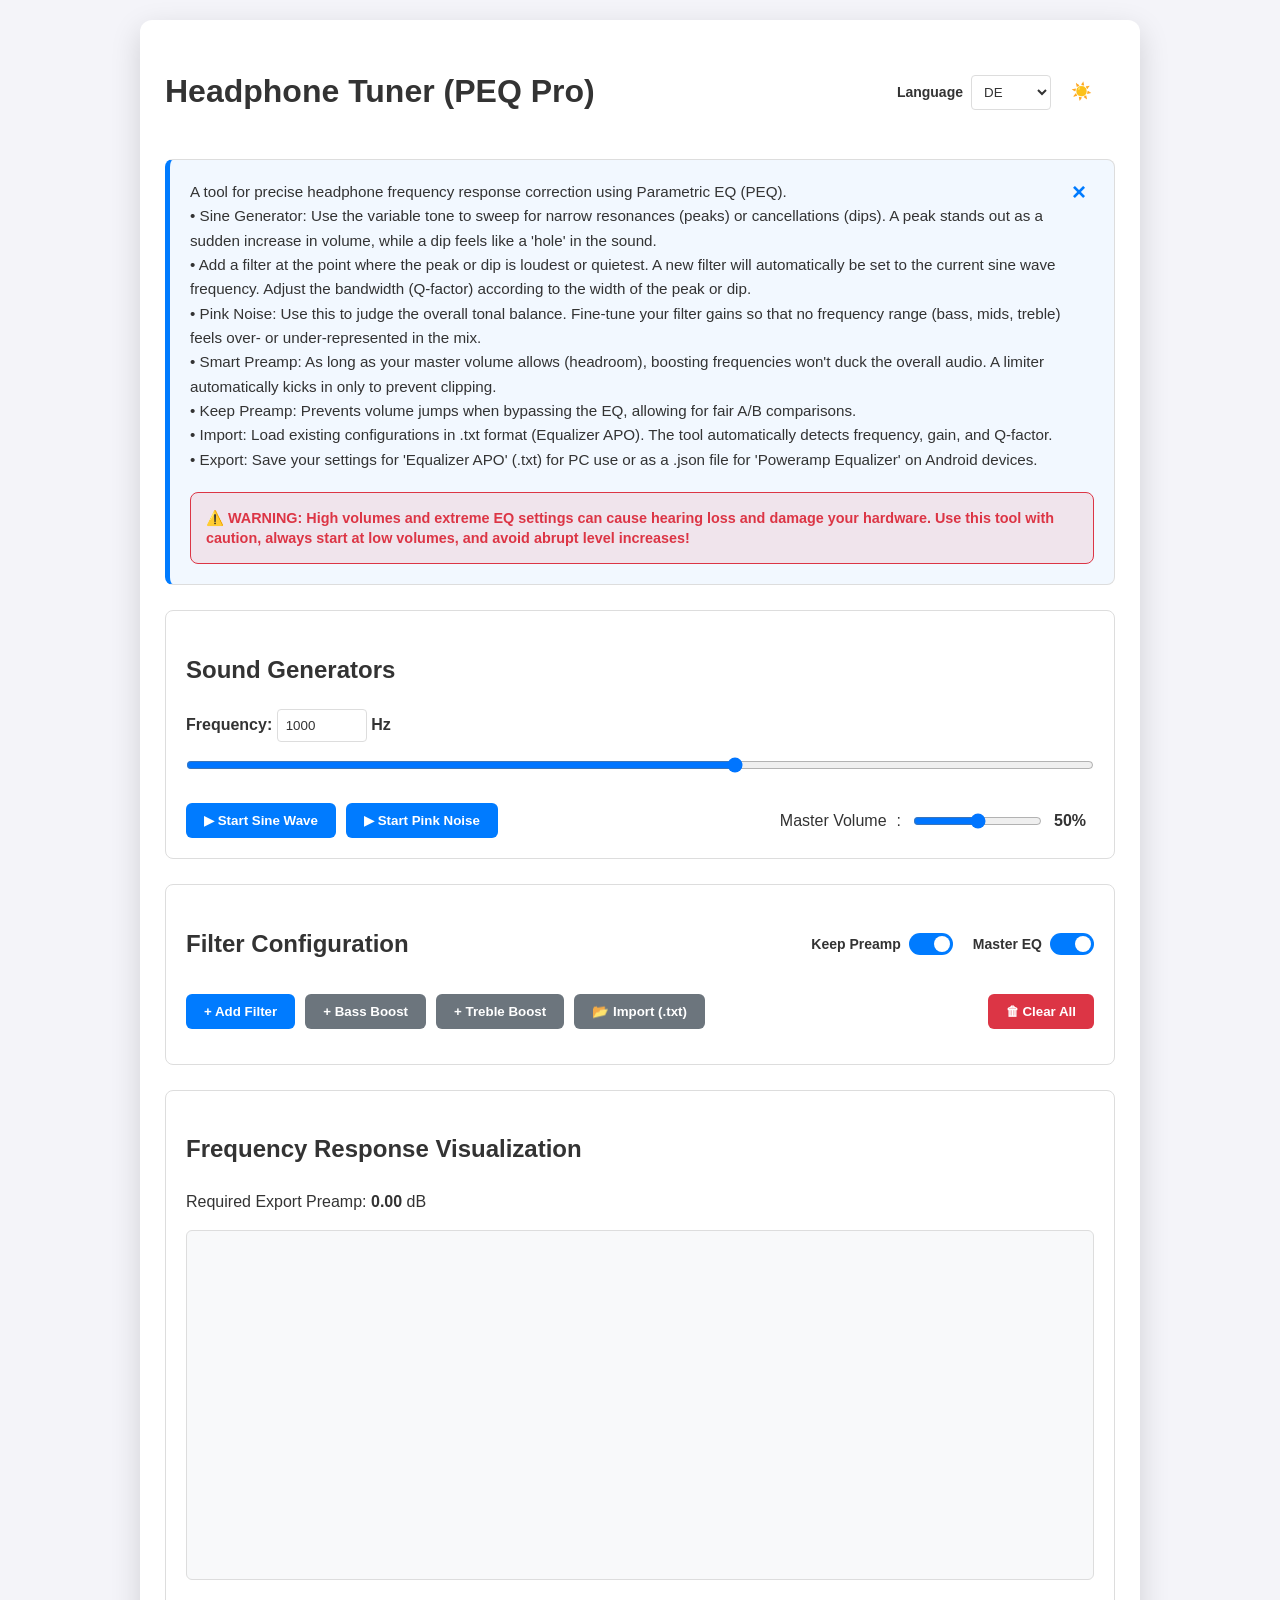
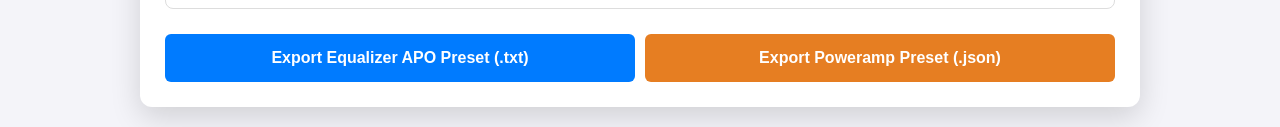
==== index.html @ 04372b66 "Rename heaphone_tuner.html to index.html" ====
<!DOCTYPE html>
<html lang="de">

<head>
    <meta charset="UTF-8">
    <meta name="viewport" content="width=device-width, initial-scale=1.0">
    <title>Parametric EQ Headphone Tuner (PEQ Pro)</title>
    <style>
        :root {
            --bg-color: #f4f4f9;
            --container-bg: #ffffff;
            --text-color: #333333;
            --border-color: #dddddd;
            --accent-color: #007bff;
            --accent-hover: #0056b3;
            --danger-color: #dc3545;
            --danger-hover: #a71d2a;
            --warning-color: #e67e22;
            --warning-hover: #d35400;
            --canvas-bg: #f8f9fa;
        }

        body.dark-mode {
            --bg-color: #121212;
            --container-bg: #1e1e1e;
            --text-color: #e0e0e0;
            --border-color: #444444;
            --accent-color: #339af0;
            --accent-hover: #1c7ed6;
            --canvas-bg: #2a2a2a;
        }

        * {
            box-sizing: border-box;
            transition: background-color 0.2s, color 0.2s;
        }

        body {
            font-family: 'Segoe UI', Tahoma, Geneva, Verdana, sans-serif;
            background-color: var(--bg-color);
            color: var(--text-color);
            margin: 0;
            padding: 20px;
            line-height: 1.6;
        }

        .container {
            max-width: 1000px;
            margin: auto;
            background: var(--container-bg);
            padding: 25px;
            border-radius: 12px;
            box-shadow: 0 10px 30px rgba(0, 0, 0, 0.15);
        }

        .top-bar {
            display: flex;
            justify-content: space-between;
            align-items: center;
            margin-bottom: 20px;
            flex-wrap: wrap;
            gap: 15px;
        }

        .settings-group {
            display: flex;
            gap: 20px;
            align-items: center;
        }

        .toggle-item {
            display: flex;
            align-items: center;
            gap: 8px;
            font-weight: bold;
            font-size: 14px;
        }

        button {
            background-color: var(--accent-color);
            color: white;
            border: none;
            padding: 10px 18px;
            border-radius: 6px;
            cursor: pointer;
            font-weight: 600;
            transition: background-color 0.2s;
        }

        button:hover {
            background-color: var(--accent-hover);
        }

        button.danger {
            background-color: var(--danger-color);
        }

        button.danger:hover {
            background-color: var(--danger-hover);
        }

        button.secondary {
            background-color: #6c757d;
        }

        button.secondary:hover {
            background-color: #5a6268;
        }

        button.warning {
            background-color: var(--warning-color);
            color: white;
        }

        button.warning:hover {
            background-color: var(--warning-hover);
        }

        .section {
            border: 1px solid var(--border-color);
            padding: 20px;
            margin-bottom: 25px;
            border-radius: 8px;
        }

        .full-width-slider {
            width: 100%;
            margin: 15px 0;
            cursor: pointer;
        }

        .controls-row {
            display: flex;
            gap: 10px;
            align-items: center;
            flex-wrap: wrap;
        }

        .filter-row {
            display: grid;
            grid-template-columns: 60px 140px 1fr 1fr 1fr 110px;
            gap: 12px;
            align-items: end;
            background: var(--bg-color);
            padding: 12px;
            border-radius: 6px;
            margin-bottom: 10px;
            border: 1px solid var(--border-color);
        }

        input[type="number"],
        select {
            width: 100%;
            padding: 8px;
            border: 1px solid var(--border-color);
            border-radius: 4px;
            background: var(--container-bg);
            color: var(--text-color);
        }

        input:disabled {
            opacity: 0.5;
            cursor: not-allowed;
            background: #eee;
        }

        canvas {
            width: 100%;
            height: 350px;
            background-color: var(--canvas-bg);
            border-radius: 6px;
            border: 1px solid var(--border-color);
        }

        .switch {
            position: relative;
            display: inline-block;
            width: 44px;
            height: 22px;
        }

        .switch input {
            opacity: 0;
            width: 0;
            height: 0;
        }

        .slider {
            position: absolute;
            cursor: pointer;
            top: 0;
            left: 0;
            right: 0;
            bottom: 0;
            background-color: #ccc;
            transition: .4s;
            border-radius: 34px;
        }

        .slider:before {
            position: absolute;
            content: "";
            height: 16px;
            width: 16px;
            left: 3px;
            bottom: 3px;
            background-color: white;
            transition: .4s;
            border-radius: 50%;
        }

        input:checked+.slider {
            background-color: var(--accent-color);
        }

        input:checked+.slider:before {
            transform: translateX(22px);
        }

        .action-bar {
            display: flex;
            justify-content: space-between;
            margin-bottom: 15px;
            gap: 10px;
            flex-wrap: wrap;
        }

        .mode-icon {
            font-size: 1.2em;
            cursor: pointer;
            user-select: none;
            transition: transform 0.3s ease;
        }

        .dark-mode .mode-icon {
            transform: rotate(360deg);
        }

        .warning-box {
            margin-top: 20px;
            padding: 15px;
            background-color: rgba(220, 53, 69, 0.1);
            border: 1px solid var(--danger-color);
            border-radius: 8px;
            color: var(--danger-color);
            font-weight: bold;
            font-size: 0.9em;
            line-height: 1.4;
            display: flex;
            align-items: center;
            gap: 10px;
        }

        .dark-mode #infoSection button {
            color: var(--accent-color) !important;
        }

        #infoSection button:hover {
            transform: scale(1.2);
            transition: transform 0.2s;
        }

        #showInfoBtn {
            color: white;
            font-weight: bold;
            font-family: serif;
            /* Klassischer Look für ein Info-i */
            cursor: pointer;
            border: none;
            transition: transform 0.2s, background-color 0.2s;
            box-shadow: 0 2px 5px rgba(0, 0, 0, 0.2);
        }

        #showInfoBtn:hover {
            transform: scale(1.1);
            background-color: var(--accent-hover);
        }
    </style>
</head>

<body>

    <div class="container">
        <div class="top-bar">
            <h1 data-t="title">Headphone Tuner (PEQ)</h1>
            <div class="settings-group">
                <div class="toggle-item">
                    <span data-t="lang_label">Sprache</span>
                    <select id="langSelect" style="width: 80px;" onchange="changeLang(this.value)">
                        <option value="de">DE</option>
                        <option value="en">EN</option>
                    </select>
                </div>
                <div class="toggle-item">
                    <label class="switch" style="display: flex; align-items: center; gap: 10px; cursor: pointer;">
                        <span id="themeIcon" class="mode-icon">☀️</span>
                        <input type="checkbox" id="darkModeToggle" onchange="toggleTheme()" style="display:none;">
                        <span class="slider" style="display:none;"></span> </label>
                </div>
            </div>
        </div>

        <button id="showInfoBtn" onclick="toggleInfoSection()"
            style="display: none; margin-bottom: 20px; background-color: var(--accent-color); border-radius: 50%; width: 30px; height: 30px; padding: 0; line-height: 30px; text-align: center;">
            i
        </button>

        <div id="infoSection" class="section"
            style="background-color: rgba(0,123,255,0.05); border-left: 5px solid var(--accent-color); position: relative;">
            <button onclick="toggleInfoSection()"
                style="position: absolute; top: 10px; right: 10px; background: none; border: none; color: var(--accent-color); cursor: pointer; font-size: 1.5em; line-height: 1;"
                title="Info umschalten">
                &times;
            </button>

            <p id="descText" style="margin: 0; padding-right: 25px; font-size: 0.95em; white-space: pre-line;"></p>

            <div id="warningBox" class="warning-box">
                <div style="flex-grow: 1;">
                    <span data-t="warning_text"></span>
                </div>
            </div>
        </div>

        <div class="section">
            <h2 data-t="sec_gen">Sound Generatoren</h2>
            <div style="margin-bottom: 15px;">
                <label style="font-weight: bold;"><span data-t="sine_freq">Frequenz</span>:
                    <input type="number" id="sineFreqInput" value="1000" min="20" max="20000" step="5"
                        style="width: 90px; display:inline;"> Hz
                </label>
                <input type="range" id="sineFreqSlider" class="full-width-slider" min="0" max="100" step="0.1"
                    value="60.6">
            </div>

            <div class="controls-row">
                <button id="btnSine" onclick="toggleSine()" data-t="btn_start_sine">▶ Sinuswelle starten</button>
                <button id="btnNoise" onclick="toggleNoise()" data-t="btn_start_noise">▶ Pink Noise starten</button>
                <label style="display: flex; align-items: center; gap: 10px; margin-left: auto;">
                    <span data-t="volume_label">Gesamtlautstärke</span>:
                    <input type="range" id="masterVol" min="0" max="1" step="0.01" value="0.5">
                    <span id="volLabel" style="min-width: 40px; font-weight: bold;">50%</span>
                </label>
            </div>
        </div>

        <div class="section">
            <div class="top-bar" style="margin-bottom: 10px;">
                <h2 data-t="sec_filters">Filter-Konfiguration</h2>
                <div class="settings-group">
                    <div class="toggle-item">
                        <span data-t="lock_preamp">Preamp halten</span>
                        <label class="switch">
                            <input type="checkbox" id="preampLockToggle" onchange="updateRouting()" checked>
                            <span class="slider"></span>
                        </label>
                    </div>
                    <div class="toggle-item">
                        <span data-t="master_eq">Master EQ</span>
                        <label class="switch">
                            <input type="checkbox" id="eqToggle" checked onchange="toggleMasterEQ()">
                            <span class="slider"></span>
                        </label>
                    </div>
                </div>
            </div>

            <div class="action-bar">
                <div style="display: flex; gap: 10px; flex-wrap: wrap;">
                    <button onclick="addFilter()" data-t="btn_add_filter">+ Filter hinzufügen</button>
                    <button class="secondary" onclick="addBassBoost()" data-t="btn_bass">+ Bass Boost</button>
                    <button class="secondary" onclick="addTrebleBoost()" data-t="btn_treble">+ Höhen Boost</button>
                    <button class="secondary" onclick="document.getElementById('fileInput').click()"
                        data-t="btn_import">📂 Import (.txt)</button>
                    <input type="file" id="fileInput" style="display: none;" accept=".txt" onchange="importAPO(event)">
                </div>
                <button class="danger" onclick="resetAllFilters()" data-t="btn_reset">🗑 Alle löschen</button>
            </div>

            <div id="filtersContainer"></div>
        </div>

        <div class="section">
            <h2 data-t="sec_vis">Frequenzgang-Visualisierung</h2>
            <p class="info-text"><span data-t="preamp_label">Benötigter Export-Preamp</span>: <strong
                    id="preampDisplay">0.00</strong> dB</p>
            <canvas id="eqGraph" width="1000" height="350"></canvas>
        </div>

        <div style="display: flex; gap: 10px; flex-wrap: wrap; margin-top: 15px;">
            <button onclick="exportAPO()" style="flex: 1; font-size: 16px; padding: 15px;" data-t="btn_export">Equalizer
                APO Preset exportieren</button>
            <button class="warning" onclick="exportPoweramp()" style="flex: 1; font-size: 16px; padding: 15px;"
                data-t="btn_export_pa">Poweramp Preset (.json) exportieren</button>
        </div>
    </div>

    <script>
        const i18n = {
            de: {
                title: "Kopfhörer Tuner (PEQ Pro)",
                lang_label: "Sprache",
                instructions: "Dieses Werkzeug dient zur präzisen Korrektur von Kopfhörer-Frequenzgängen mittels parametrischer Equalizer (PEQ).\n" +
                    "• Sinus-Generator: Nutze den variablen Ton, um schmalbandige Resonanzen (Peaks) oder Auslöschungen (Dips) aufzuspüren. Ein Peak sticht durch plötzliche Lautstärkezunahme hervor, ein Dip durch ein deutliches 'Loch'.\n" +
                    "• Füge an der Stelle der maximalen Ausprägung einen Filter hinzu, um diese auszugleichen. Ein neuer Filter wird automatisch an der aktuellen Stelle des Sinus-Generators gesetzt. Passe die Breite (Q-Faktor) entsprechend der Ausprägung an.\n" +
                    "• Pink Noise: Verwende das Rauschen, um die tonale Gesamtbalance zu beurteilen. Ziel ist es, die Filter-Pegel so feinjustieren, dass kein Frequenzbereich (Bass, Mitten, Höhen) in der Gesamtheit über- oder unterrepräsentiert wirkt.\n" +
                    "• Smart Preamp: Solange deine Gesamtlautstärke es zulässt (Headroom), wird der Pegel beim Boosten nicht leiser (kein Ducking). Erst wenn Clipping droht, greift der Limiter automatisch ein.\n" +
                    "• 'Preamp halten': Verhindert Lautstärkesprünge beim Ausschalten des Master EQ (Bypass) für faire A/B-Vergleiche.\n" +
                    "• Import: Lade bestehende Konfigurationen im .txt-Format (Equalizer APO). Das Tool erkennt Frequenz, Gain und Q-Faktor automatisch.\n" +
                    "• Export: Speichere deine Einstellungen für 'Equalizer APO' (.txt) zur Nutzung am PC oder als .json-Datei für 'Poweramp Equalizer' auf Android-Geräten.",
                sec_gen: "Sound Generatoren",
                sine_freq: "Frequenz",
                btn_start_sine: "▶ Sinuswelle starten",
                btn_stop_sine: "⏸ Sinuswelle stoppen",
                volume_label: "Gesamtlautstärke",
                btn_start_noise: "▶ Pink Noise starten",
                btn_stop_noise: "⏸ Pink Noise stoppen",
                sec_filters: "Filter-Konfiguration",
                lock_preamp: "Preamp halten",
                master_eq: "Master EQ",
                btn_add_filter: "+ Filter hinzufügen",
                btn_bass: "+ Bass Boost",
                btn_treble: "+ Höhen Boost",
                btn_import: "📂 Import (.txt)",
                btn_reset: "🗑 Alle löschen",
                reset_confirm: "Möchtest du wirklich alle Filter löschen?",
                sec_vis: "Frequenzgang-Visualisierung",
                preamp_label: "Benötigter Export-Preamp",
                btn_export: "Equalizer APO Preset exportieren (.txt)",
                btn_export_pa: "Poweramp Preset exportieren (.json)",
                f_active: "Aktiv",
                f_type: "Typ",
                f_freq: "Frequenz (Hz)",
                f_gain: "Gain (dB)",
                f_q: "Q-Faktor",
                f_remove: "Löschen",
                type_pk: "Peak",
                type_ls: "Low Shelf",
                type_hs: "High Shelf",
                prompt_name: "Dateiname für Export (ohne Endung):",
                default_name: "eq_preset",
                warning_text: "⚠️ ACHTUNG: Hohe Lautstärken und extreme EQ-Einstellungen können Gehörschäden verursachen und deine Hardware beschädigen. Verwende dieses Tool mit Vorsicht, beginne immer bei niedriger Lautstärke und vermeide abruptes Erhöhen der Pegel!",
            },
            en: {
                title: "Headphone Tuner (PEQ Pro)",
                lang_label: "Language",
                instructions: "A tool for precise headphone frequency response correction using Parametric EQ (PEQ).\n" +
                    "• Sine Generator: Use the variable tone to sweep for narrow resonances (peaks) or cancellations (dips). A peak stands out as a sudden increase in volume, while a dip feels like a 'hole' in the sound.\n" +
                    "• Add a filter at the point where the peak or dip is loudest or quietest. A new filter will automatically be set to the current sine wave frequency. Adjust the bandwidth (Q-factor) according to the width of the peak or dip.\n" +
                    "• Pink Noise: Use this to judge the overall tonal balance. Fine-tune your filter gains so that no frequency range (bass, mids, treble) feels over- or under-represented in the mix.\n" +
                    "• Smart Preamp: As long as your master volume allows (headroom), boosting frequencies won't duck the overall audio. A limiter automatically kicks in only to prevent clipping.\n" +
                    "• Keep Preamp: Prevents volume jumps when bypassing the EQ, allowing for fair A/B comparisons.\n" +
                    "• Import: Load existing configurations in .txt format (Equalizer APO). The tool automatically detects frequency, gain, and Q-factor.\n" +
                    "• Export: Save your settings for 'Equalizer APO' (.txt) for PC use or as a .json file for 'Poweramp Equalizer' on Android devices.",
                sec_gen: "Sound Generators",
                sine_freq: "Frequency",
                btn_start_sine: "▶ Start Sine Wave",
                btn_stop_sine: "⏸ Stop Sine Wave",
                volume_label: "Master Volume",
                btn_start_noise: "▶ Start Pink Noise",
                btn_stop_noise: "⏸ Stop Pink Noise",
                sec_filters: "Filter Configuration",
                lock_preamp: "Keep Preamp",
                master_eq: "Master EQ",
                btn_add_filter: "+ Add Filter",
                btn_bass: "+ Bass Boost",
                btn_treble: "+ Treble Boost",
                btn_import: "📂 Import (.txt)",
                btn_reset: "🗑 Clear All",
                reset_confirm: "Are you sure you want to delete all filters?",
                sec_vis: "Frequency Response Visualization",
                preamp_label: "Required Export Preamp",
                btn_export: "Export Equalizer APO Preset (.txt)",
                btn_export_pa: "Export Poweramp Preset (.json)",
                f_active: "Active",
                f_type: "Type",
                f_freq: "Freq (Hz)",
                f_gain: "Gain (dB)",
                f_q: "Q-Factor",
                f_remove: "Remove",
                type_pk: "Peak",
                type_ls: "Low Shelf",
                type_hs: "High Shelf",
                prompt_name: "Filename for export (without extension):",
                default_name: "eq_preset",
                warning_text: "⚠️ WARNING: High volumes and extreme EQ settings can cause hearing loss and damage your hardware. Use this tool with caution, always start at low volumes, and avoid abrupt level increases!",
            }
        };

        const browserLang = navigator.language || navigator.userLanguage;
        let currentLang = browserLang.startsWith('de') ? 'de' : 'en';

        let audioCtx = null, preampNode = null, sineOsc = null, sineGain = null, noiseSource = null, noiseGain = null, limiterNode = null;
        let isSinePlaying = false, isNoisePlaying = false, eqEnabled = true;
        let exportPreampDb = 0, currentMaxG = 0;
        let filterIdCounter = 0;
        const filters = [];

        function changeLang(lang) {
            currentLang = lang;
            document.querySelectorAll('[data-t]').forEach(el => {
                const key = el.getAttribute('data-t');
                if (i18n[lang][key]) el.innerText = i18n[lang][key];
            });
            document.getElementById('descText').innerText = i18n[lang].instructions;
            document.getElementById('btnSine').innerText = isSinePlaying ? i18n[lang].btn_stop_sine : i18n[lang].btn_start_sine;
            document.getElementById('btnNoise').innerText = isNoisePlaying ? i18n[lang].btn_stop_noise : i18n[lang].btn_start_noise;
            renderFilters();
        }

        function initAudio() {
            if (audioCtx) return;
            audioCtx = new (window.AudioContext || window.webkitAudioContext)();
            preampNode = audioCtx.createGain();

            // Limiter für Sicherheit auf 0 dBFS
            limiterNode = audioCtx.createDynamicsCompressor();
            limiterNode.threshold.value = -0.1;
            limiterNode.knee.value = 0.0;
            limiterNode.ratio.value = 20.0;
            limiterNode.attack.value = 0.001;
            limiterNode.release.value = 0.1;
            limiterNode.connect(audioCtx.destination);

            sineOsc = audioCtx.createOscillator();
            sineGain = audioCtx.createGain();
            sineGain.gain.value = 0;
            sineOsc.connect(sineGain);
            sineOsc.start();

            const bufferSize = audioCtx.sampleRate * 2;
            const noiseBuffer = audioCtx.createBuffer(1, bufferSize, audioCtx.sampleRate);
            const output = noiseBuffer.getChannelData(0);
            let b0 = 0, b1 = 0, b2 = 0, b3 = 0, b4 = 0, b5 = 0, b6 = 0;
            for (let i = 0; i < bufferSize; i++) {
                let white = Math.random() * 2 - 1;
                b0 = 0.99886 * b0 + white * 0.0555179; b1 = 0.99332 * b1 + white * 0.0750759;
                b2 = 0.96900 * b2 + white * 0.1538520; b3 = 0.86650 * b3 + white * 0.3104856;
                b4 = 0.55000 * b4 + white * 0.5329522; b5 = -0.7616 * b5 - white * 0.0168980;
                output[i] = (b0 + b1 + b2 + b3 + b4 + b5 + b6 + white * 0.5362) * 0.12;
                b6 = white * 0.115926;
            }
            noiseSource = audioCtx.createBufferSource();
            noiseSource.buffer = noiseBuffer;
            noiseSource.loop = true;
            noiseGain = audioCtx.createGain();
            noiseGain.gain.value = 0;
            noiseSource.connect(noiseGain);
            noiseSource.start();

            sineGain.connect(preampNode);
            noiseGain.connect(preampNode);
            updateRouting();
        }

        class PEQFilter {
            constructor(type = 'peaking', freq = 1000, gain = 0, q = 3.0, active = true) {
                this.id = filterIdCounter++;
                this.active = active;
                this.type = type;
                this.freq = freq;
                this.gain = gain;
                this.q = q;
                this.node = null;
                if (audioCtx) this.initNode();
            }
            initNode() {
                this.node = audioCtx.createBiquadFilter();
                this.apply();
            }
            apply() {
                if (!this.node) return;
                this.node.type = this.type;
                const t = audioCtx.currentTime;
                this.node.frequency.setTargetAtTime(this.freq, t, 0.01);
                this.node.gain.setTargetAtTime(this.gain, t, 0.01);
                this.node.Q.setTargetAtTime(this.q, t, 0.01);
            }
        }

        function addFilter() {
            initAudio();
            const currentFreq = parseFloat(document.getElementById('sineFreqInput').value) || 1000;
            filters.push(new PEQFilter('peaking', currentFreq, 0, 3.0));
            renderFilters();
            updateRouting();
            setTimeout(updateGraph, 50);
        }

        function addBassBoost() {
            initAudio();
            filters.push(new PEQFilter('lowshelf', 105, 3.0, 0.71));
            renderFilters();
            updateRouting();
            setTimeout(updateGraph, 50);
        }

        function addTrebleBoost() {
            initAudio();
            filters.push(new PEQFilter('highshelf', 3000, 2.0, 0.71));
            renderFilters();
            updateRouting();
            setTimeout(updateGraph, 50);
        }

        function resetAllFilters() {
            if (filters.length === 0) return;
            if (confirm(i18n[currentLang].reset_confirm)) {
                filters.forEach(f => { if (f.node) f.node.disconnect(); });
                filters.length = 0;
                renderFilters();
                updateRouting();
                setTimeout(updateGraph, 50);
            }
        }

        function importAPO(event) {
            const file = event.target.files[0];
            if (!file) return;
            initAudio();

            const reader = new FileReader();
            reader.onload = function (e) {
                const lines = e.target.result.split('\n');
                const newFilters = [];
                const filterRegex = /Filter(?:\s*\d+)?:\s*(ON|OFF)\s*(PK|LSC|HSC)\s*Fc\s*([\d.]+)\s*Hz\s*Gain\s*([\d.-]+)\s*dB\s*Q\s*([\d.]+)/i;
                lines.forEach(line => {
                    const match = line.match(filterRegex);
                    if (match) {
                        const active = match[1].toUpperCase() === 'ON';
                        const typeMap = { 'PK': 'peaking', 'LSC': 'lowshelf', 'HSC': 'highshelf' };
                        newFilters.push(new PEQFilter(typeMap[match[2].toUpperCase()] || 'peaking', parseFloat(match[3]), parseFloat(match[4]), parseFloat(match[5]), active));
                    }
                });

                if (newFilters.length > 0) {
                    filters.forEach(f => { if (f.node) f.node.disconnect(); });
                    filters.length = 0;
                    filters.push(...newFilters);
                    renderFilters();
                    setTimeout(() => {
                        updateRouting();
                        updateGraph();
                    }, 50);
                }
                event.target.value = '';
            };
            reader.readAsText(file);
        }

        function updateF(id, field, val) {
            const f = filters.find(x => x.id === id);
            if (!f) return;
            if (field === 'active') { f.active = val; updateRouting(); return; }
            if (field === 'type') {
                f.type = val;
                f.q = (val === 'peaking') ? 3.0 : 0.7;
                renderFilters();
            }
            if (field === 'freq') f.freq = Math.max(20, Math.min(20000, parseFloat(val) || 20));
            if (field === 'gain') f.gain = parseFloat(val) || 0;
            if (field === 'q') f.q = Math.max(0, Math.min(20, parseFloat(val) || 0));

            f.apply();
            updateGraph();
            setTimeout(updateGraph, 50);
        }

        function removeF(id) {
            const idx = filters.findIndex(x => x.id === id);
            if (idx > -1) {
                if (filters[idx].node) filters[idx].node.disconnect();
                filters.splice(idx, 1);
                renderFilters();
                updateRouting();
            }
        }

        function updateRouting() {
            if (!audioCtx) return;
            preampNode.disconnect();
            filters.forEach(f => { if (f.node) f.node.disconnect(); });

            let last = preampNode;
            if (eqEnabled) {
                filters.filter(f => f.active && f.node).forEach(f => {
                    last.connect(f.node);
                    last = f.node;
                });
            }
            // Ausgabe an den Limiter statt direkt in Destination
            last.connect(limiterNode);

            updateGraph();
        }

        function updateAudioPreamp() {
            if (!audioCtx) return;
            const lockPreamp = document.getElementById('preampLockToggle').checked;
            const vol = parseFloat(document.getElementById('masterVol').value);

            // Smart Headroom: Wir nutzen den physischen Spielraum der Master-Lautstärke
            let peakLinear = Math.pow(10, currentMaxG / 20);
            let targetGain = 1.0;

            // Wenn Master-Volume + EQ-Peak über 1.0 (Clipping) gehen würde, greift der Preamp ein
            let expectedPeak = vol * peakLinear;
            if (expectedPeak > 1.0) {
                targetGain = 1.0 / expectedPeak;
            }

            // Bei Bypass (EQ aus)
            if (!eqEnabled && !lockPreamp) {
                targetGain = 1.0;
            }

            preampNode.gain.setTargetAtTime(targetGain, audioCtx.currentTime, 0.02);
        }

        function updateGraph() {
            const canvas = document.getElementById('eqGraph');
            const ctx = canvas.getContext('2d');
            const w = canvas.width, h = canvas.height;
            ctx.clearRect(0, 0, w, h);
            const midY = h / 2;

            const isDark = document.body.classList.contains('dark-mode');
            const gridColor = isDark ? '#444' : '#eee';
            const textColor = isDark ? '#ccc' : '#666';

            ctx.font = '12px "Segoe UI", sans-serif';

            // 1. Grid & Achsen zeichnen (Hz)
            ctx.textAlign = 'center';
            const hzLabels = [20, 50, 100, 200, 500, 1000, 2000, 5000, 10000, 20000];
            hzLabels.forEach(hz => {
                const x = w * (Math.log(hz / 10) / Math.log(20000 / 10));
                ctx.beginPath();
                ctx.strokeStyle = gridColor;
                ctx.moveTo(x, 0);
                ctx.lineTo(x, h);
                ctx.stroke();

                ctx.fillStyle = textColor;
                ctx.fillText(hz >= 1000 ? (hz / 1000) + 'k' : hz, x, h - 8);
            });

            // 2. Grid & Achsen zeichnen (dB)
            ctx.textAlign = 'left';
            const dbLabels = [-15, -10, -5, 0, 5, 10, 15];
            dbLabels.forEach(db => {
                const y = midY - (db * (h / 40));
                ctx.beginPath();
                ctx.strokeStyle = db === 0 ? (isDark ? '#666' : '#ccc') : gridColor;
                ctx.lineWidth = db === 0 ? 2 : 1;
                ctx.moveTo(0, y);
                ctx.lineTo(w, y);
                ctx.stroke();

                ctx.fillStyle = textColor;
                ctx.fillText((db > 0 ? '+' : '') + db + ' dB', 8, y - 4);
            });

            if (!audioCtx) return;

            const freqs = new Float32Array(w);
            for (let i = 0; i < w; i++) freqs[i] = 10 * Math.pow(20000 / 10, i / w);

            const totalMag = new Float32Array(w).fill(1.0);
            filters.filter(f => f.active && f.node).forEach(f => {
                const mag = new Float32Array(w), phase = new Float32Array(w);
                f.node.getFrequencyResponse(freqs, mag, phase);
                for (let i = 0; i < w; i++) totalMag[i] *= mag[i];
            });

            let maxG = 0;
            for (let i = 0; i < w; i++) {
                const db = 20 * Math.log10(totalMag[i] || 1e-6);
                if (db > maxG) maxG = db;
            }

            currentMaxG = maxG;
            exportPreampDb = maxG > 0 ? -maxG : 0;
            document.getElementById('preampDisplay').innerText = exportPreampDb.toFixed(2);

            // Wende dynamischen Audio-Preamp in Echtzeit an (Headroom-Logik)
            updateAudioPreamp();

            const lockPreamp = document.getElementById('preampLockToggle').checked;
            const showPreampLine = eqEnabled || lockPreamp;

            // Visualisierung zeichnet immer den berechneten absoluten Export-Status
            ctx.strokeStyle = '#007bff';
            ctx.lineWidth = 2.5;
            ctx.beginPath();
            for (let i = 0; i < w; i++) {
                let db = 20 * Math.log10(totalMag[i] || 1e-6);
                if (!eqEnabled) db = 0;
                const finalDb = db + (showPreampLine ? exportPreampDb : 0);
                const y = midY - (finalDb * (h / 40));
                if (i === 0) ctx.moveTo(i, y); else ctx.lineTo(i, y);
            }
            ctx.stroke();
        }

        function toggleSine() {
            initAudio();
            isSinePlaying = !isSinePlaying;
            const vol = document.getElementById('masterVol').value;
            sineGain.gain.setTargetAtTime(isSinePlaying ? vol : 0, audioCtx.currentTime, 0.05);
            document.getElementById('btnSine').innerText = isSinePlaying ? i18n[currentLang].btn_stop_sine : i18n[currentLang].btn_start_sine;
        }

        function toggleNoise() {
            initAudio();
            isNoisePlaying = !isNoisePlaying;
            const vol = document.getElementById('masterVol').value;
            noiseGain.gain.setTargetAtTime(isNoisePlaying ? vol : 0, audioCtx.currentTime, 0.05);
            document.getElementById('btnNoise').innerText = isNoisePlaying ? i18n[currentLang].btn_stop_noise : i18n[currentLang].btn_start_noise;
        }

        document.getElementById('masterVol').addEventListener('input', e => {
            const v = parseFloat(e.target.value);
            document.getElementById('volLabel').innerText = Math.round(v * 100) + '%';
            if (audioCtx) {
                if (isSinePlaying) sineGain.gain.setTargetAtTime(v, audioCtx.currentTime, 0.05);
                if (isNoisePlaying) noiseGain.gain.setTargetAtTime(v, audioCtx.currentTime, 0.05);
                updateAudioPreamp(); // Preamp neu bewerten, falls sich der Headroom ändert
            }
        });

        const sSlider = document.getElementById('sineFreqSlider');
        const sInput = document.getElementById('sineFreqInput');
        sSlider.addEventListener('input', e => {
            const f = 10 * Math.pow(20000 / 10, e.target.value / 100);
            sInput.value = Math.round(f);
            if (sineOsc) sineOsc.frequency.setTargetAtTime(f, audioCtx.currentTime, 0.05);
        });
        sInput.addEventListener('input', e => {
            const f = Math.max(20, Math.min(20000, parseFloat(e.target.value) || 20));
            sSlider.value = 100 * (Math.log(f / 10) / Math.log(20000 / 10));
            if (sineOsc) sineOsc.frequency.setTargetAtTime(f, audioCtx.currentTime, 0.05);
        });

        document.addEventListener('wheel', function (e) {
            if (document.activeElement.tagName === 'INPUT' && document.activeElement.type === 'number') {
                e.preventDefault();
                const el = document.activeElement;
                const step = parseFloat(el.step) || 1;
                const dir = e.deltaY < 0 ? 1 : -1;
                let val = (parseFloat(el.value) || 0) + (step * dir);
                if (el.hasAttribute('min')) val = Math.max(parseFloat(el.min), val);
                if (el.hasAttribute('max')) val = Math.min(parseFloat(el.max), val);
                const decimals = (step.toString().split('.')[1] || []).length;
                el.value = val.toFixed(decimals);
                el.dispatchEvent(new Event('input'));
            }
        }, { passive: false });

        function renderFilters() {
            const container = document.getElementById('filtersContainer');
            const t = i18n[currentLang];
            container.innerHTML = '';
            filters.forEach(f => {
                const div = document.createElement('div');
                div.className = 'filter-row';
                if (!f.active) div.style.opacity = '0.5';
                const qDisabled = (f.type === 'lowshelf' || f.type === 'highshelf');
                div.innerHTML = `
                <div class="toggle-item" style="flex-direction:column; align-items:start;">
                    <label>${t.f_active}</label>
                    <input type="checkbox" ${f.active ? 'checked' : ''} onchange="updateF(${f.id}, 'active', this.checked)">
                </div>
                <div>
                    <label>${t.f_type}</label>
                    <select onchange="updateF(${f.id}, 'type', this.value)">
                        <option value="peaking" ${f.type === 'peaking' ? 'selected' : ''}>${t.type_pk}</option>
                        <option value="lowshelf" ${f.type === 'lowshelf' ? 'selected' : ''}>${t.type_ls}</option>
                        <option value="highshelf" ${f.type === 'highshelf' ? 'selected' : ''}>${t.type_hs}</option>
                    </select>
                </div>
                <div>
                    <label>${t.f_freq}</label>
                    <input type="number" value="${f.freq}" min="20" max="20000" step="5" oninput="updateF(${f.id}, 'freq', this.value)">
                </div>
                <div>
                    <label>${t.f_gain}</label>
                    <input type="number" value="${f.gain}" step="0.1" oninput="updateF(${f.id}, 'gain', this.value)">
                </div>
                <div>
                    <label>${t.f_q}</label>
                    <input type="number" value="${f.q}" min="0" max="20" step="0.05" ${qDisabled ? 'disabled' : ''} oninput="updateF(${f.id}, 'q', this.value)">
                </div>
                <button class="danger" onclick="removeF(${f.id})">${t.f_remove}</button>
            `;
                container.appendChild(div);
            });
        }

        function toggleMasterEQ() { eqEnabled = document.getElementById('eqToggle').checked; updateRouting(); }

        function exportAPO() {
            const name = prompt(i18n[currentLang].prompt_name, i18n[currentLang].default_name);
            if (name === null) return;

            let txt = `Preamp: ${exportPreampDb.toFixed(2)} dB\n`;
            filters.forEach(f => {
                const typeMap = { peaking: "PK", lowshelf: "LSC", highshelf: "HSC" };
                txt += `${f.active ? '' : '#'}Filter: ON ${typeMap[f.type]} Fc ${f.freq} Hz Gain ${f.gain} dB Q ${f.q}\n`;
            });
            const blob = new Blob([txt], { type: "text/plain" });
            const a = document.createElement("a");
            a.href = URL.createObjectURL(blob);
            a.download = `${name || 'eq_preset'}.txt`;
            a.click();
        }

        function exportPoweramp() {
            const name = prompt(i18n[currentLang].prompt_name, i18n[currentLang].default_name);
            if (name === null) return;

            const paData = [{
                "name": name || "eq_preset",
                "preamp": parseFloat(exportPreampDb.toFixed(2)),
                "parametric": true,
                "bands": [
                    {
                        "type": 0,
                        "channels": 0,
                        "frequency": 90,
                        "q": 0.800000011920929,
                        "gain": 0.0,
                        "color": 0
                    },
                    {
                        "type": 1,
                        "channels": 0,
                        "frequency": 10000,
                        "q": 0.6000000238418579,
                        "gain": 0.0,
                        "color": 0
                    }
                ]
            }];

            filters.filter(f => f.active).forEach(f => {
                let pType = 2;
                if (f.type === 'lowshelf') pType = 0;
                if (f.type === 'highshelf') pType = 1;

                paData[0].bands.push({
                    "type": pType,
                    "channels": 0,
                    "frequency": parseFloat(f.freq),
                    "q": parseFloat(f.q),
                    "gain": parseFloat(f.gain),
                    "color": 0
                });
            });

            const blob = new Blob([JSON.stringify(paData, null, 4)], { type: "application/json" });
            const a = document.createElement("a");
            a.href = URL.createObjectURL(blob);
            a.download = `${name || 'eq_preset'}.json`;
            a.click();
        }

        function toggleTheme() {
            const isDark = document.body.classList.toggle('dark-mode');
            const iconEl = document.getElementById('themeIcon');
            const checkbox = document.getElementById('darkModeToggle');
            iconEl.innerText = isDark ? '🌙' : '☀️';
            if (checkbox) checkbox.checked = isDark;
        }

        function initTheme() {
            const isDarkSystem = window.matchMedia && window.matchMedia('(prefers-color-scheme: dark)').matches;
            if (isDarkSystem) {
                document.body.classList.add('dark-mode');
                document.getElementById('themeIcon').innerText = '🌙';
                document.getElementById('darkModeToggle').checked = true;
            }
        }

        function toggleInfoSection() {
            const infoSec = document.getElementById('infoSection');
            const showBtn = document.getElementById('showInfoBtn');

            if (infoSec.style.display === 'none') {
                // Öffnen
                infoSec.style.display = 'block';
                showBtn.style.display = 'none';
                sessionStorage.setItem('infoClosed', 'false');
            } else {
                // Schließen
                infoSec.style.display = 'none';
                showBtn.style.display = 'inline-block';
                sessionStorage.setItem('infoClosed', 'true');
            }
        }

        // Initialisierung beim Laden der Seite
        window.addEventListener('DOMContentLoaded', () => {
            const isClosed = sessionStorage.getItem('infoClosed') === 'true';
            const infoSec = document.getElementById('infoSection');
            const showBtn = document.getElementById('showInfoBtn');

            if (isClosed) {
                infoSec.style.display = 'none';
                showBtn.style.display = 'inline-block';
            } else {
                infoSec.style.display = 'block';
                showBtn.style.display = 'none';
            }
        });

        initTheme();

        changeLang(currentLang);
    </script>
</body>

</html>
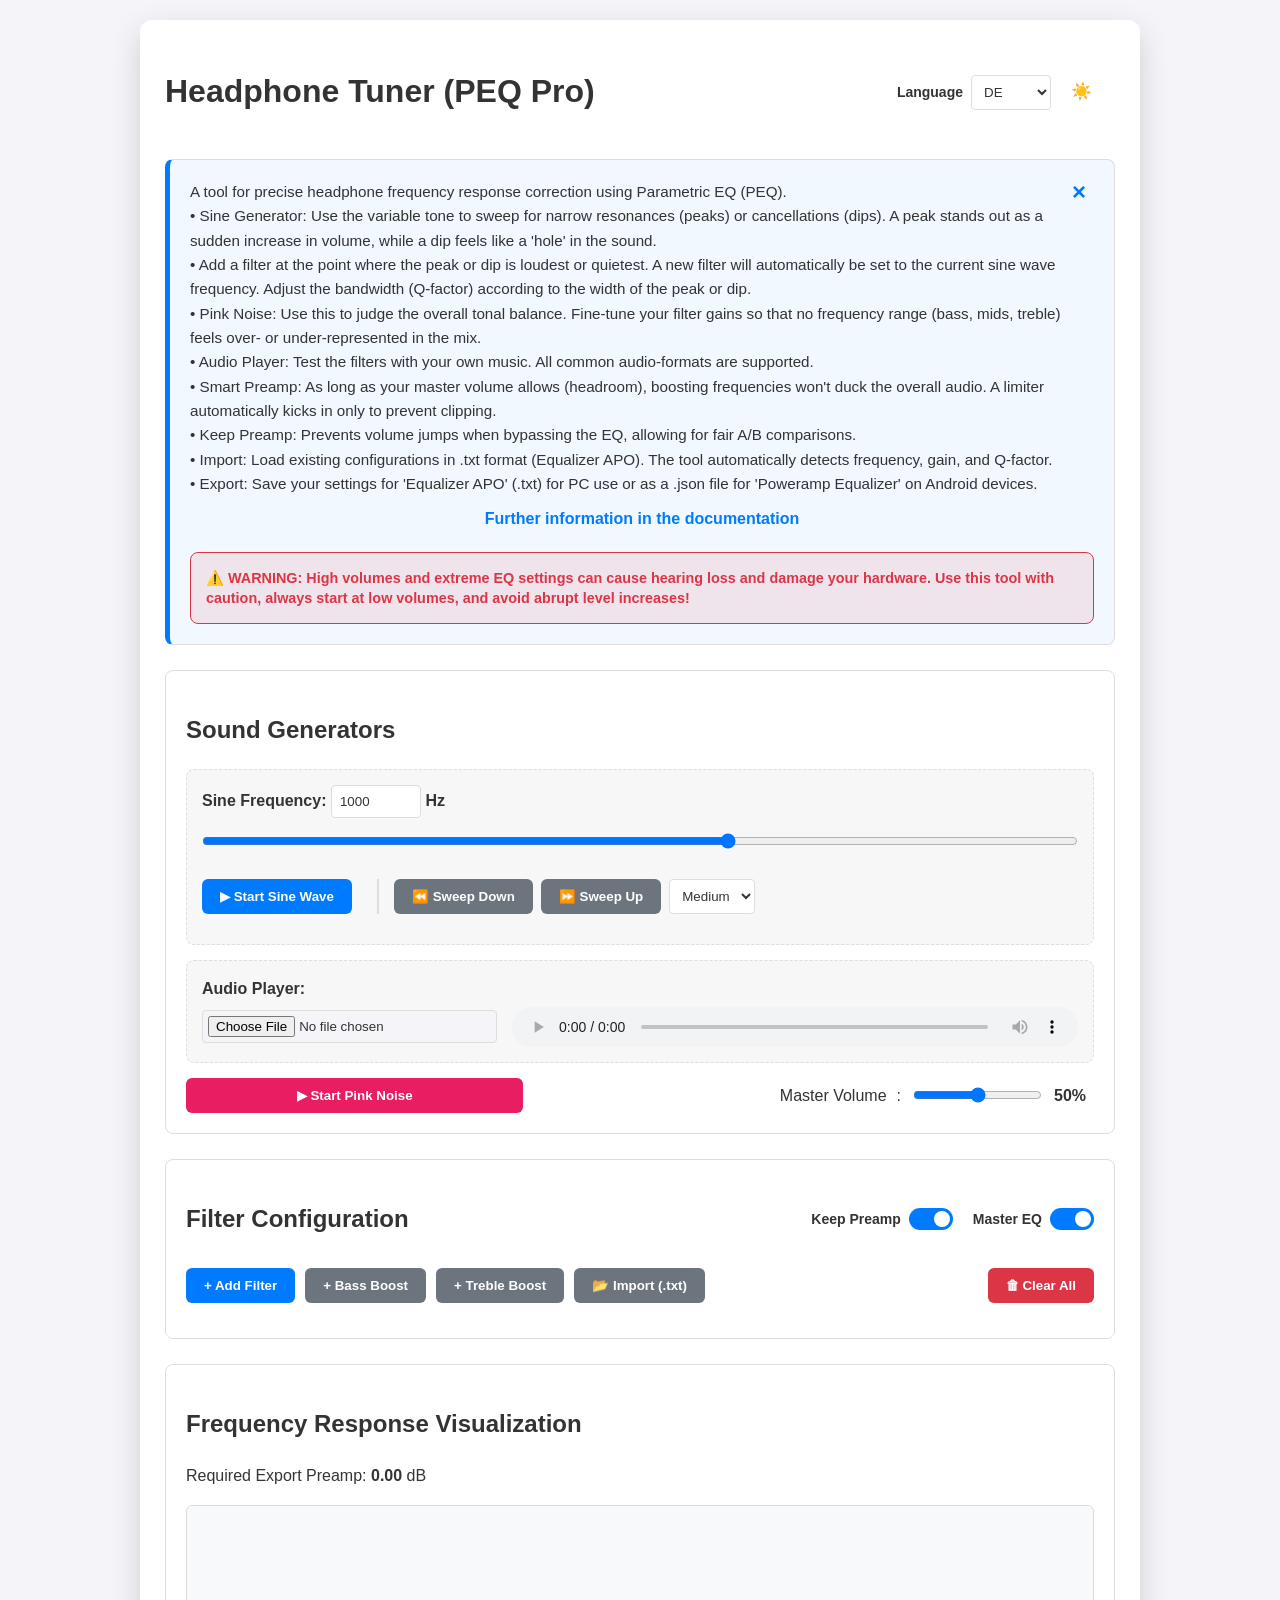
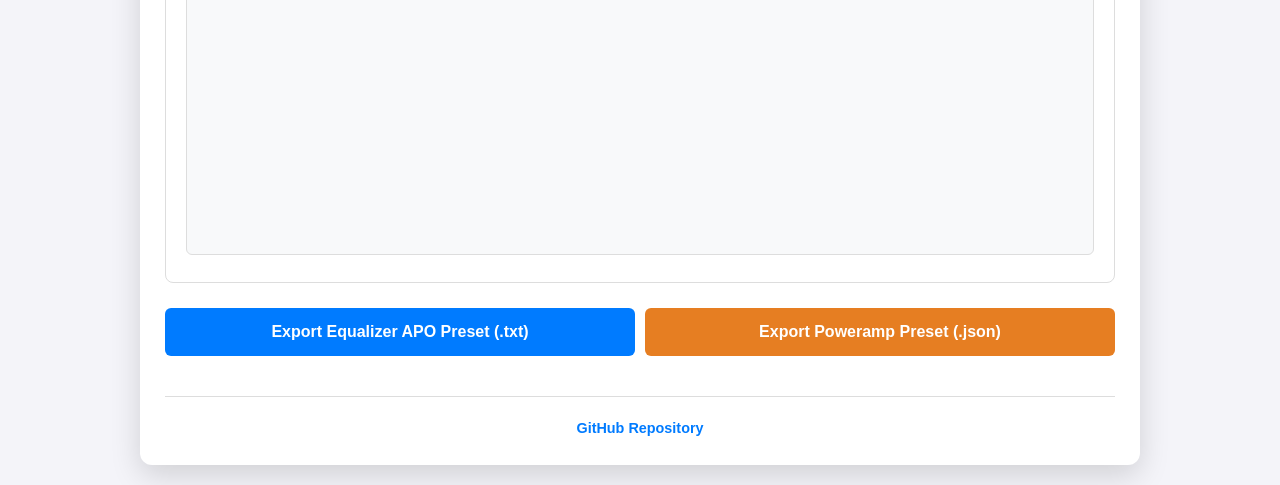
==== commit 6dbd73cd: "Added sweep and audio player, expanded documentation and reworked the English version" ====
--- a/index.html
+++ b/index.html
@@ -18,6 +18,8 @@
             --warning-color: #e67e22;
             --warning-hover: #d35400;
             --canvas-bg: #f8f9fa;
+            --pink-color: #e91e62;
+            --pink-hover: #c2185b;
         }
 
         body.dark-mode {
@@ -115,6 +117,13 @@
         button.warning:hover {
             background-color: var(--warning-hover);
         }
+
+        button.pink {
+    background-color: var(--pink-color);
+}
+button.pink:hover {
+    background-color: var(--pink-hover);
+}
 
         .section {
             border: 1px solid var(--border-color);
@@ -156,6 +165,15 @@
             border-radius: 4px;
             background: var(--container-bg);
             color: var(--text-color);
+        }
+
+        input[type="file"] {
+            padding: 5px;
+            background: var(--bg-color);
+            color: var(--text-color);
+            border: 1px solid var(--border-color);
+            border-radius: 4px;
+            width: 100%;
         }
 
         input:disabled {
@@ -251,6 +269,18 @@
             gap: 10px;
         }
 
+        .generator-box {
+            background-color: rgba(0, 0, 0, 0.03);
+            border: 1px dashed var(--border-color);
+            border-radius: 8px;
+            padding: 15px;
+            margin-bottom: 15px;
+        }
+
+        .dark-mode .generator-box {
+            background-color: rgba(255, 255, 255, 0.03);
+        }
+
         .dark-mode #infoSection button {
             color: var(--accent-color) !important;
         }
@@ -264,7 +294,6 @@
             color: white;
             font-weight: bold;
             font-family: serif;
-            /* Klassischer Look für ein Info-i */
             cursor: pointer;
             border: none;
             transition: transform 0.2s, background-color 0.2s;
@@ -274,6 +303,24 @@
         #showInfoBtn:hover {
             transform: scale(1.1);
             background-color: var(--accent-hover);
+        }
+
+        a {
+            color: var(--accent-color);
+            text-decoration: none;
+            font-weight: bold;
+        }
+
+        a:hover {
+            text-decoration: underline;
+        }
+
+        footer {
+            text-align: center;
+            margin-top: 40px;
+            padding-top: 20px;
+            border-top: 1px solid var(--border-color);
+            font-size: 0.9em;
         }
     </style>
 </head>
@@ -315,6 +362,11 @@
 
             <p id="descText" style="margin: 0; padding-right: 25px; font-size: 0.95em; white-space: pre-line;"></p>
 
+            <p style="text-align: center; margin-top: 10px;">
+                <a href="./README.md" target="_blank" id="documentationLink" data-t="documentation">Zur
+                    Dokumentation</a>
+            </p>
+
             <div id="warningBox" class="warning-box">
                 <div style="flex-grow: 1;">
                     <span data-t="warning_text"></span>
@@ -324,18 +376,46 @@
 
         <div class="section">
             <h2 data-t="sec_gen">Sound Generatoren</h2>
-            <div style="margin-bottom: 15px;">
-                <label style="font-weight: bold;"><span data-t="sine_freq">Frequenz</span>:
-                    <input type="number" id="sineFreqInput" value="1000" min="20" max="20000" step="5"
-                        style="width: 90px; display:inline;"> Hz
-                </label>
-                <input type="range" id="sineFreqSlider" class="full-width-slider" min="0" max="100" step="0.1"
-                    value="60.6">
+
+            <div class="generator-box">
+                <div style="margin-bottom: 15px;">
+                    <label style="font-weight: bold;"><span data-t="sine_freq">Sinus-Frequenz</span>:
+                        <input type="number" id="sineFreqInput" value="1000" min="10" max="20000" step="5"
+                            style="width: 90px; display:inline;"> Hz
+                    </label>
+                    <input type="range" id="sineFreqSlider" class="full-width-slider" min="0" max="100" step="0.1"
+                        value="60.2">
+                </div>
+
+                <div class="controls-row" style="margin-bottom: 15px;">
+                    <button id="btnSine" onclick="toggleSine()" data-t="btn_start_sine">▶ Sinuswelle starten</button>
+
+                    <div
+                        style="display: flex; gap: 8px; align-items: center; margin-left: 15px; padding-left: 15px; border-left: 2px solid var(--border-color);">
+                        <button id="btnSweepDown" class="secondary" onclick="toggleSweep(-1)" data-t="btn_sweep_down">⏪
+                            Sweep Down</button>
+                        <button id="btnSweepUp" class="secondary" onclick="toggleSweep(1)" data-t="btn_sweep_up">⏩ Sweep
+                            Up</button>
+                        <select id="sweepSpeed" style="width: auto; padding: 8px;">
+                            <option value="1.001" data-t="opt_slow">Langsam</option>
+                            <option value="1.003" data-t="opt_med" selected>Mittel</option>
+                            <option value="1.01" data-t="opt_fast">Schnell</option>
+                        </select>
+                    </div>
+                </div>
             </div>
 
+            <div class="generator-box">
+                <label style="font-weight: bold; display: block; margin-bottom: 5px;"><span>Audio Player:</span></label>
+                <div style="display: flex; gap: 15px; align-items: center; flex-wrap: wrap;">
+                    <input type="file" id="audioFileInput" accept="audio/*" style="flex: 1; min-width: 200px;">
+                    <audio id="audioPlayer" controls
+                        style="flex: 2; min-width: 250px; height: 40px; outline: none;"></audio>
+                </div>
+            </div>
+
             <div class="controls-row">
-                <button id="btnSine" onclick="toggleSine()" data-t="btn_start_sine">▶ Sinuswelle starten</button>
-                <button id="btnNoise" onclick="toggleNoise()" data-t="btn_start_noise">▶ Pink Noise starten</button>
+                <button id="btnNoise" class="pink" onclick="toggleNoise()" data-t="btn_start_noise" style="flex: 0.55;">▶ Pink Noise starten</button>
                 <label style="display: flex; align-items: center; gap: 10px; margin-left: auto;">
                     <span data-t="volume_label">Gesamtlautstärke</span>:
                     <input type="range" id="masterVol" min="0" max="1" step="0.01" value="0.5">
@@ -393,6 +473,11 @@
             <button class="warning" onclick="exportPoweramp()" style="flex: 1; font-size: 16px; padding: 15px;"
                 data-t="btn_export_pa">Poweramp Preset (.json) exportieren</button>
         </div>
+
+        <footer>
+            <a href="https://github.com/mm21development/headphonetuner" target="_blank" id="githubLink"
+                data-t="github_link">GitHub Repository</a>
+        </footer>
     </div>
 
     <script>
@@ -404,14 +489,21 @@
                     "• Sinus-Generator: Nutze den variablen Ton, um schmalbandige Resonanzen (Peaks) oder Auslöschungen (Dips) aufzuspüren. Ein Peak sticht durch plötzliche Lautstärkezunahme hervor, ein Dip durch ein deutliches 'Loch'.\n" +
                     "• Füge an der Stelle der maximalen Ausprägung einen Filter hinzu, um diese auszugleichen. Ein neuer Filter wird automatisch an der aktuellen Stelle des Sinus-Generators gesetzt. Passe die Breite (Q-Faktor) entsprechend der Ausprägung an.\n" +
                     "• Pink Noise: Verwende das Rauschen, um die tonale Gesamtbalance zu beurteilen. Ziel ist es, die Filter-Pegel so feinjustieren, dass kein Frequenzbereich (Bass, Mitten, Höhen) in der Gesamtheit über- oder unterrepräsentiert wirkt.\n" +
+                    "• Audio Player: Teste die Filter mit deiner eigenen Musik. Es werden alle gängigen Audioformate unterstützt.\n" +
                     "• Smart Preamp: Solange deine Gesamtlautstärke es zulässt (Headroom), wird der Pegel beim Boosten nicht leiser (kein Ducking). Erst wenn Clipping droht, greift der Limiter automatisch ein.\n" +
                     "• 'Preamp halten': Verhindert Lautstärkesprünge beim Ausschalten des Master EQ (Bypass) für faire A/B-Vergleiche.\n" +
                     "• Import: Lade bestehende Konfigurationen im .txt-Format (Equalizer APO). Das Tool erkennt Frequenz, Gain und Q-Faktor automatisch.\n" +
                     "• Export: Speichere deine Einstellungen für 'Equalizer APO' (.txt) zur Nutzung am PC oder als .json-Datei für 'Poweramp Equalizer' auf Android-Geräten.",
                 sec_gen: "Sound Generatoren",
-                sine_freq: "Frequenz",
+                sine_freq: "Sinus-Frequenz",
                 btn_start_sine: "▶ Sinuswelle starten",
                 btn_stop_sine: "⏸ Sinuswelle stoppen",
+                btn_sweep_down: "⏪ Sweep Down",
+                btn_sweep_up: "⏩ Sweep Up",
+                btn_stop_sweep: "⏹ Sweep Stopp",
+                opt_slow: "Langsam",
+                opt_med: "Mittel",
+                opt_fast: "Schnell",
                 volume_label: "Gesamtlautstärke",
                 btn_start_noise: "▶ Pink Noise starten",
                 btn_stop_noise: "⏸ Pink Noise stoppen",
@@ -440,6 +532,8 @@
                 prompt_name: "Dateiname für Export (ohne Endung):",
                 default_name: "eq_preset",
                 warning_text: "⚠️ ACHTUNG: Hohe Lautstärken und extreme EQ-Einstellungen können Gehörschäden verursachen und deine Hardware beschädigen. Verwende dieses Tool mit Vorsicht, beginne immer bei niedriger Lautstärke und vermeide abruptes Erhöhen der Pegel!",
+                github_link: "GitHub Repository",
+                documentation: "Weitere Informationen in der Dokumentation"
             },
             en: {
                 title: "Headphone Tuner (PEQ Pro)",
@@ -448,14 +542,21 @@
                     "• Sine Generator: Use the variable tone to sweep for narrow resonances (peaks) or cancellations (dips). A peak stands out as a sudden increase in volume, while a dip feels like a 'hole' in the sound.\n" +
                     "• Add a filter at the point where the peak or dip is loudest or quietest. A new filter will automatically be set to the current sine wave frequency. Adjust the bandwidth (Q-factor) according to the width of the peak or dip.\n" +
                     "• Pink Noise: Use this to judge the overall tonal balance. Fine-tune your filter gains so that no frequency range (bass, mids, treble) feels over- or under-represented in the mix.\n" +
+                    "• Audio Player: Test the filters with your own music. All common audio-formats are supported.\n" +
                     "• Smart Preamp: As long as your master volume allows (headroom), boosting frequencies won't duck the overall audio. A limiter automatically kicks in only to prevent clipping.\n" +
                     "• Keep Preamp: Prevents volume jumps when bypassing the EQ, allowing for fair A/B comparisons.\n" +
                     "• Import: Load existing configurations in .txt format (Equalizer APO). The tool automatically detects frequency, gain, and Q-factor.\n" +
                     "• Export: Save your settings for 'Equalizer APO' (.txt) for PC use or as a .json file for 'Poweramp Equalizer' on Android devices.",
                 sec_gen: "Sound Generators",
-                sine_freq: "Frequency",
+                sine_freq: "Sine Frequency",
                 btn_start_sine: "▶ Start Sine Wave",
                 btn_stop_sine: "⏸ Stop Sine Wave",
+                btn_sweep_down: "⏪ Sweep Down",
+                btn_sweep_up: "⏩ Sweep Up",
+                btn_stop_sweep: "⏹ Stop Sweep",
+                opt_slow: "Slow",
+                opt_med: "Medium",
+                opt_fast: "Fast",
                 volume_label: "Master Volume",
                 btn_start_noise: "▶ Start Pink Noise",
                 btn_stop_noise: "⏸ Stop Pink Noise",
@@ -484,6 +585,8 @@
                 prompt_name: "Filename for export (without extension):",
                 default_name: "eq_preset",
                 warning_text: "⚠️ WARNING: High volumes and extreme EQ settings can cause hearing loss and damage your hardware. Use this tool with caution, always start at low volumes, and avoid abrupt level increases!",
+                github_link: "GitHub Repository",
+                documentation: "Further information in the documentation"
             }
         };
 
@@ -491,10 +594,16 @@
         let currentLang = browserLang.startsWith('de') ? 'de' : 'en';
 
         let audioCtx = null, preampNode = null, sineOsc = null, sineGain = null, noiseSource = null, noiseGain = null, limiterNode = null;
+        let mediaSource = null;
         let isSinePlaying = false, isNoisePlaying = false, eqEnabled = true;
         let exportPreampDb = 0, currentMaxG = 0;
         let filterIdCounter = 0;
         const filters = [];
+
+        // Sweep variables
+        let sweepAnimFrame = null;
+        let currentSweepDir = 0; // -1 = down, 1 = up, 0 = off
+        let currentSweepFreq = 1000; // Floating-Point Variable für Präzision
 
         function changeLang(lang) {
             currentLang = lang;
@@ -505,6 +614,10 @@
             document.getElementById('descText').innerText = i18n[lang].instructions;
             document.getElementById('btnSine').innerText = isSinePlaying ? i18n[lang].btn_stop_sine : i18n[lang].btn_start_sine;
             document.getElementById('btnNoise').innerText = isNoisePlaying ? i18n[lang].btn_stop_noise : i18n[lang].btn_start_noise;
+
+            if (currentSweepDir === 1) document.getElementById('btnSweepUp').innerText = i18n[lang].btn_stop_sweep;
+            if (currentSweepDir === -1) document.getElementById('btnSweepDown').innerText = i18n[lang].btn_stop_sweep;
+
             renderFilters();
         }
 
@@ -513,7 +626,7 @@
             audioCtx = new (window.AudioContext || window.webkitAudioContext)();
             preampNode = audioCtx.createGain();
 
-            // Limiter für Sicherheit auf 0 dBFS
+            // Limiter für Sicherheit auf -0.1 dBFS
             limiterNode = audioCtx.createDynamicsCompressor();
             limiterNode.threshold.value = -0.1;
             limiterNode.knee.value = 0.0;
@@ -521,6 +634,13 @@
             limiterNode.attack.value = 0.001;
             limiterNode.release.value = 0.1;
             limiterNode.connect(audioCtx.destination);
+
+            // Audio Player Node Setup
+            const audioPlayer = document.getElementById('audioPlayer');
+            if (!mediaSource) {
+                mediaSource = audioCtx.createMediaElementSource(audioPlayer);
+                mediaSource.connect(preampNode);
+            }
 
             sineOsc = audioCtx.createOscillator();
             sineGain = audioCtx.createGain();
@@ -553,6 +673,22 @@
             updateRouting();
         }
 
+        document.getElementById('audioFileInput').addEventListener('change', function (e) {
+            const file = e.target.files[0];
+            if (file) {
+                const audioPlayer = document.getElementById('audioPlayer');
+                audioPlayer.src = URL.createObjectURL(file);
+                initAudio();
+            }
+        });
+
+        document.getElementById('audioPlayer').addEventListener('play', function () {
+            initAudio();
+            if (audioCtx.state === 'suspended') {
+                audioCtx.resume();
+            }
+        });
+
         class PEQFilter {
             constructor(type = 'peaking', freq = 1000, gain = 0, q = 3.0, active = true) {
                 this.id = filterIdCounter++;
@@ -580,8 +716,8 @@
 
         function addFilter() {
             initAudio();
-            const currentFreq = parseFloat(document.getElementById('sineFreqInput').value) || 1000;
-            filters.push(new PEQFilter('peaking', currentFreq, 0, 3.0));
+            const freqVal = Math.max(10, Math.min(20000, parseFloat(document.getElementById('sineFreqInput').value) || 1000));
+            filters.push(new PEQFilter('peaking', freqVal, 0, 3.0));
             renderFilters();
             updateRouting();
             setTimeout(updateGraph, 50);
@@ -657,7 +793,7 @@
                 f.q = (val === 'peaking') ? 3.0 : 0.7;
                 renderFilters();
             }
-            if (field === 'freq') f.freq = Math.max(20, Math.min(20000, parseFloat(val) || 20));
+            if (field === 'freq') f.freq = Math.max(10, Math.min(20000, parseFloat(val) || 10));
             if (field === 'gain') f.gain = parseFloat(val) || 0;
             if (field === 'q') f.q = Math.max(0, Math.min(20, parseFloat(val) || 0));
 
@@ -688,7 +824,6 @@
                     last = f.node;
                 });
             }
-            // Ausgabe an den Limiter statt direkt in Destination
             last.connect(limiterNode);
 
             updateGraph();
@@ -699,17 +834,14 @@
             const lockPreamp = document.getElementById('preampLockToggle').checked;
             const vol = parseFloat(document.getElementById('masterVol').value);
 
-            // Smart Headroom: Wir nutzen den physischen Spielraum der Master-Lautstärke
             let peakLinear = Math.pow(10, currentMaxG / 20);
             let targetGain = 1.0;
 
-            // Wenn Master-Volume + EQ-Peak über 1.0 (Clipping) gehen würde, greift der Preamp ein
             let expectedPeak = vol * peakLinear;
             if (expectedPeak > 1.0) {
                 targetGain = 1.0 / expectedPeak;
             }
 
-            // Bei Bypass (EQ aus)
             if (!eqEnabled && !lockPreamp) {
                 targetGain = 1.0;
             }
@@ -730,9 +862,9 @@
 
             ctx.font = '12px "Segoe UI", sans-serif';
 
-            // 1. Grid & Achsen zeichnen (Hz)
+            // Hz
             ctx.textAlign = 'center';
-            const hzLabels = [20, 50, 100, 200, 500, 1000, 2000, 5000, 10000, 20000];
+            const hzLabels = [10, 20, 50, 100, 200, 500, 1000, 2000, 5000, 10000, 20000];
             hzLabels.forEach(hz => {
                 const x = w * (Math.log(hz / 10) / Math.log(20000 / 10));
                 ctx.beginPath();
@@ -745,7 +877,7 @@
                 ctx.fillText(hz >= 1000 ? (hz / 1000) + 'k' : hz, x, h - 8);
             });
 
-            // 2. Grid & Achsen zeichnen (dB)
+            // dB
             ctx.textAlign = 'left';
             const dbLabels = [-15, -10, -5, 0, 5, 10, 15];
             dbLabels.forEach(db => {
@@ -783,13 +915,11 @@
             exportPreampDb = maxG > 0 ? -maxG : 0;
             document.getElementById('preampDisplay').innerText = exportPreampDb.toFixed(2);
 
-            // Wende dynamischen Audio-Preamp in Echtzeit an (Headroom-Logik)
             updateAudioPreamp();
 
             const lockPreamp = document.getElementById('preampLockToggle').checked;
             const showPreampLine = eqEnabled || lockPreamp;
 
-            // Visualisierung zeichnet immer den berechneten absoluten Export-Status
             ctx.strokeStyle = '#007bff';
             ctx.lineWidth = 2.5;
             ctx.beginPath();
@@ -806,40 +936,127 @@
         function toggleSine() {
             initAudio();
             isSinePlaying = !isSinePlaying;
-            const vol = document.getElementById('masterVol').value;
+            const vol = parseFloat(document.getElementById('masterVol').value);
             sineGain.gain.setTargetAtTime(isSinePlaying ? vol : 0, audioCtx.currentTime, 0.05);
             document.getElementById('btnSine').innerText = isSinePlaying ? i18n[currentLang].btn_stop_sine : i18n[currentLang].btn_start_sine;
+            if (!isSinePlaying && currentSweepDir !== 0) stopSweep();
         }
 
         function toggleNoise() {
             initAudio();
             isNoisePlaying = !isNoisePlaying;
-            const vol = document.getElementById('masterVol').value;
+            const vol = parseFloat(document.getElementById('masterVol').value);
             noiseGain.gain.setTargetAtTime(isNoisePlaying ? vol : 0, audioCtx.currentTime, 0.05);
             document.getElementById('btnNoise').innerText = isNoisePlaying ? i18n[currentLang].btn_stop_noise : i18n[currentLang].btn_start_noise;
         }
 
-        document.getElementById('masterVol').addEventListener('input', e => {
-            const v = parseFloat(e.target.value);
+        function toggleSweep(dir) {
+            initAudio();
+            if (!isSinePlaying) {
+                toggleSine();
+            }
+
+            if (currentSweepDir === dir) {
+                stopSweep();
+            } else {
+                currentSweepDir = dir;
+                document.getElementById('btnSweepUp').innerText = dir === 1 ? i18n[currentLang].btn_stop_sweep : i18n[currentLang].btn_sweep_up;
+                document.getElementById('btnSweepDown').innerText = dir === -1 ? i18n[currentLang].btn_stop_sweep : i18n[currentLang].btn_sweep_down;
+
+                currentSweepFreq = parseFloat(document.getElementById('sineFreqInput').value) || 1000;
+
+                if (!sweepAnimFrame) {
+                    doSweep();
+                }
+            }
+        }
+
+        function stopSweep() {
+            currentSweepDir = 0;
+            cancelAnimationFrame(sweepAnimFrame);
+            sweepAnimFrame = null;
+            document.getElementById('btnSweepUp').innerText = i18n[currentLang].btn_sweep_up;
+            document.getElementById('btnSweepDown').innerText = i18n[currentLang].btn_sweep_down;
+        }
+
+        function doSweep() {
+            if (currentSweepDir === 0) return;
+
+            let multiplier = parseFloat(document.getElementById('sweepSpeed').value);
+
+            if (currentSweepDir === 1) { // Up
+                currentSweepFreq *= multiplier;
+                if (currentSweepFreq >= 20000) {
+                    currentSweepFreq = 20000;
+                    stopSweep();
+                }
+            } else { // Down
+                currentSweepFreq /= multiplier;
+                if (currentSweepFreq <= 10) {
+                    currentSweepFreq = 10;
+                    stopSweep();
+                }
+            }
+
+            document.getElementById('sineFreqInput').value = Math.round(currentSweepFreq);
+            const sliderVal = 100 * (Math.log(currentSweepFreq / 10) / Math.log(20000 / 10));
+            document.getElementById('sineFreqSlider').value = sliderVal;
+
+            if (sineOsc) sineOsc.frequency.setTargetAtTime(currentSweepFreq, audioCtx.currentTime, 0.02);
+
+            if (currentSweepDir !== 0) {
+                sweepAnimFrame = requestAnimationFrame(doSweep);
+            }
+        }
+
+        const masterVolSlider = document.getElementById('masterVol');
+        const audioPlayer = document.getElementById('audioPlayer');
+
+        function applyVolumeChanges(v) {
             document.getElementById('volLabel').innerText = Math.round(v * 100) + '%';
             if (audioCtx) {
                 if (isSinePlaying) sineGain.gain.setTargetAtTime(v, audioCtx.currentTime, 0.05);
                 if (isNoisePlaying) noiseGain.gain.setTargetAtTime(v, audioCtx.currentTime, 0.05);
-                updateAudioPreamp(); // Preamp neu bewerten, falls sich der Headroom ändert
-            }
+                updateAudioPreamp();
+            }
+        }
+
+        masterVolSlider.addEventListener('input', e => {
+            const v = parseFloat(e.target.value);
+            applyVolumeChanges(v);
+            // Player-Lautstärke mitziehen, falls sie abweicht
+            if (Math.abs(audioPlayer.volume - v) > 0.01) {
+                audioPlayer.volume = v;
+            }
+        });
+
+        audioPlayer.addEventListener('volumechange', () => {
+            const v = audioPlayer.volume;
+            if (Math.abs(parseFloat(masterVolSlider.value) - v) > 0.01) {
+                masterVolSlider.value = v;
+                applyVolumeChanges(v);
+            }
+        });
+
+        window.addEventListener('DOMContentLoaded', () => {
+            audioPlayer.volume = parseFloat(masterVolSlider.value);
         });
 
         const sSlider = document.getElementById('sineFreqSlider');
         const sInput = document.getElementById('sineFreqInput');
+
         sSlider.addEventListener('input', e => {
             const f = 10 * Math.pow(20000 / 10, e.target.value / 100);
             sInput.value = Math.round(f);
             if (sineOsc) sineOsc.frequency.setTargetAtTime(f, audioCtx.currentTime, 0.05);
+            if (currentSweepDir !== 0) stopSweep();
         });
+
         sInput.addEventListener('input', e => {
-            const f = Math.max(20, Math.min(20000, parseFloat(e.target.value) || 20));
+            const f = Math.max(10, Math.min(20000, parseFloat(e.target.value) || 10));
             sSlider.value = 100 * (Math.log(f / 10) / Math.log(20000 / 10));
             if (sineOsc) sineOsc.frequency.setTargetAtTime(f, audioCtx.currentTime, 0.05);
+            if (currentSweepDir !== 0) stopSweep();
         });
 
         document.addEventListener('wheel', function (e) {
@@ -881,7 +1098,7 @@
                 </div>
                 <div>
                     <label>${t.f_freq}</label>
-                    <input type="number" value="${f.freq}" min="20" max="20000" step="5" oninput="updateF(${f.id}, 'freq', this.value)">
+                    <input type="number" value="${f.freq}" min="10" max="20000" step="5" oninput="updateF(${f.id}, 'freq', this.value)">
                 </div>
                 <div>
                     <label>${t.f_gain}</label>
@@ -987,19 +1204,16 @@
             const showBtn = document.getElementById('showInfoBtn');
 
             if (infoSec.style.display === 'none') {
-                // Öffnen
                 infoSec.style.display = 'block';
                 showBtn.style.display = 'none';
                 sessionStorage.setItem('infoClosed', 'false');
             } else {
-                // Schließen
                 infoSec.style.display = 'none';
                 showBtn.style.display = 'inline-block';
                 sessionStorage.setItem('infoClosed', 'true');
             }
         }
 
-        // Initialisierung beim Laden der Seite
         window.addEventListener('DOMContentLoaded', () => {
             const isClosed = sessionStorage.getItem('infoClosed') === 'true';
             const infoSec = document.getElementById('infoSection');
@@ -1020,4 +1234,4 @@
     </script>
 </body>
 
-</html>
+</html>
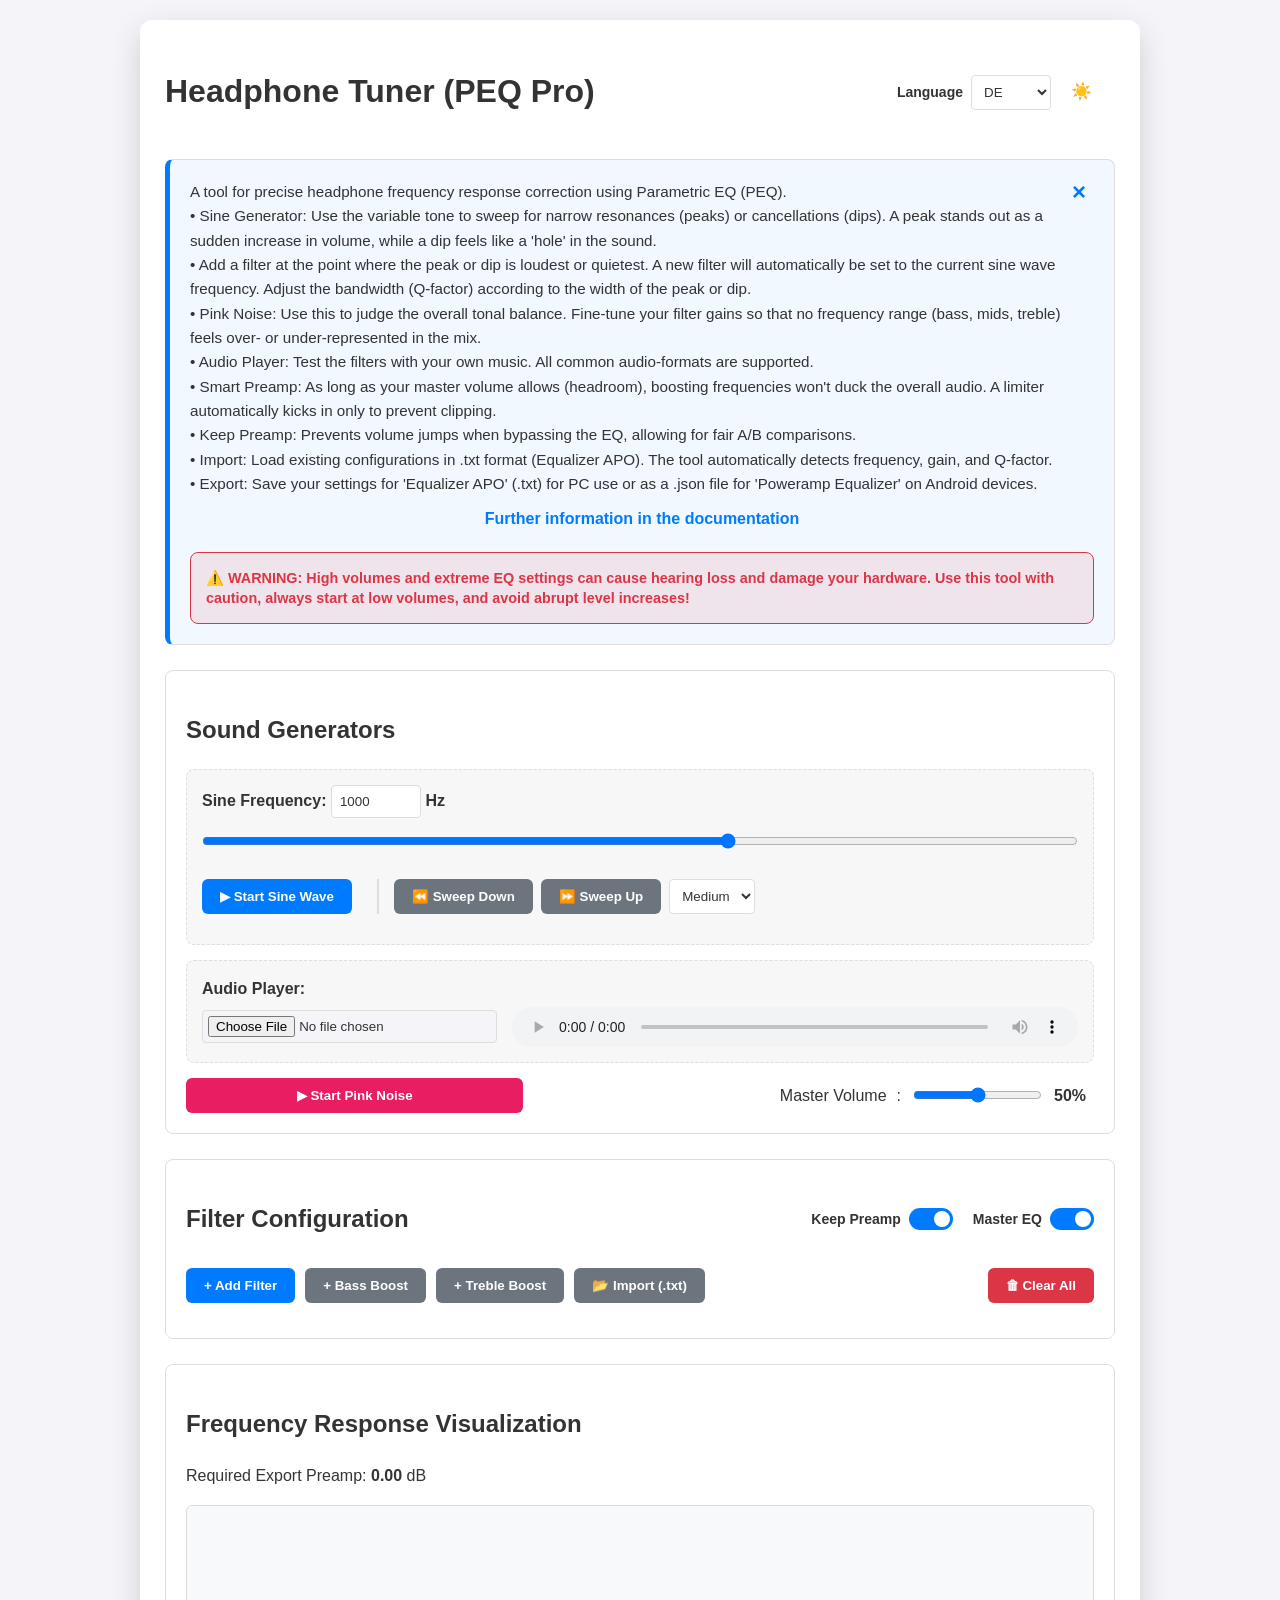
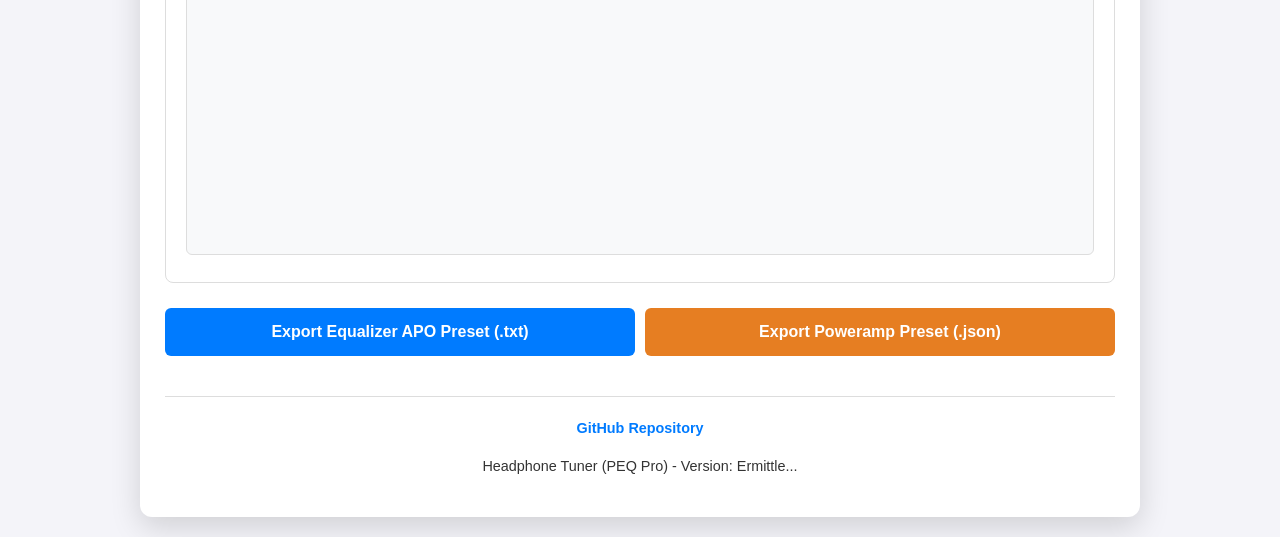
==== commit 00d5ec04: "Reworked docs and added version footer" ====
--- a/index.html
+++ b/index.html
@@ -119,11 +119,12 @@
         }
 
         button.pink {
-    background-color: var(--pink-color);
-}
-button.pink:hover {
-    background-color: var(--pink-hover);
-}
+            background-color: var(--pink-color);
+        }
+
+        button.pink:hover {
+            background-color: var(--pink-hover);
+        }
 
         .section {
             border: 1px solid var(--border-color);
@@ -323,6 +324,7 @@
             font-size: 0.9em;
         }
     </style>
+    <script src="./version.js"></script>
 </head>
 
 <body>
@@ -363,7 +365,7 @@
             <p id="descText" style="margin: 0; padding-right: 25px; font-size: 0.95em; white-space: pre-line;"></p>
 
             <p style="text-align: center; margin-top: 10px;">
-                <a href="./README.md" target="_blank" id="documentationLink" data-t="documentation">Zur
+                <a href="./docs.html" target="_blank" id="documentationLink" data-t="documentation">Zur
                     Dokumentation</a>
             </p>
 
@@ -415,7 +417,8 @@
             </div>
 
             <div class="controls-row">
-                <button id="btnNoise" class="pink" onclick="toggleNoise()" data-t="btn_start_noise" style="flex: 0.55;">▶ Pink Noise starten</button>
+                <button id="btnNoise" class="pink" onclick="toggleNoise()" data-t="btn_start_noise"
+                    style="flex: 0.55;">▶ Pink Noise starten</button>
                 <label style="display: flex; align-items: center; gap: 10px; margin-left: auto;">
                     <span data-t="volume_label">Gesamtlautstärke</span>:
                     <input type="range" id="masterVol" min="0" max="1" step="0.01" value="0.5">
@@ -477,6 +480,7 @@
         <footer>
             <a href="https://github.com/mm21development/headphonetuner" target="_blank" id="githubLink"
                 data-t="github_link">GitHub Repository</a>
+            <p>Headphone Tuner (PEQ Pro) - Version: <span id="versionTag">Ermittle...</span></p>
         </footer>
     </div>
 
@@ -635,7 +639,6 @@
             limiterNode.release.value = 0.1;
             limiterNode.connect(audioCtx.destination);
 
-            // Audio Player Node Setup
             const audioPlayer = document.getElementById('audioPlayer');
             if (!mediaSource) {
                 mediaSource = audioCtx.createMediaElementSource(audioPlayer);
@@ -1181,21 +1184,26 @@
             a.download = `${name || 'eq_preset'}.json`;
             a.click();
         }
-
+        
         function toggleTheme() {
             const isDark = document.body.classList.toggle('dark-mode');
             const iconEl = document.getElementById('themeIcon');
             const checkbox = document.getElementById('darkModeToggle');
             iconEl.innerText = isDark ? '🌙' : '☀️';
             if (checkbox) checkbox.checked = isDark;
+
+            localStorage.setItem('theme', isDark ? 'dark' : 'light');
         }
 
         function initTheme() {
+            const savedTheme = localStorage.getItem('theme');
             const isDarkSystem = window.matchMedia && window.matchMedia('(prefers-color-scheme: dark)').matches;
-            if (isDarkSystem) {
+            const shouldBeDark = savedTheme === 'dark' || (savedTheme === null && isDarkSystem);
+
+            if (shouldBeDark) {
                 document.body.classList.add('dark-mode');
                 document.getElementById('themeIcon').innerText = '🌙';
-                document.getElementById('darkModeToggle').checked = true;
+                if (document.getElementById('darkModeToggle')) document.getElementById('darkModeToggle').checked = true;
             }
         }
 
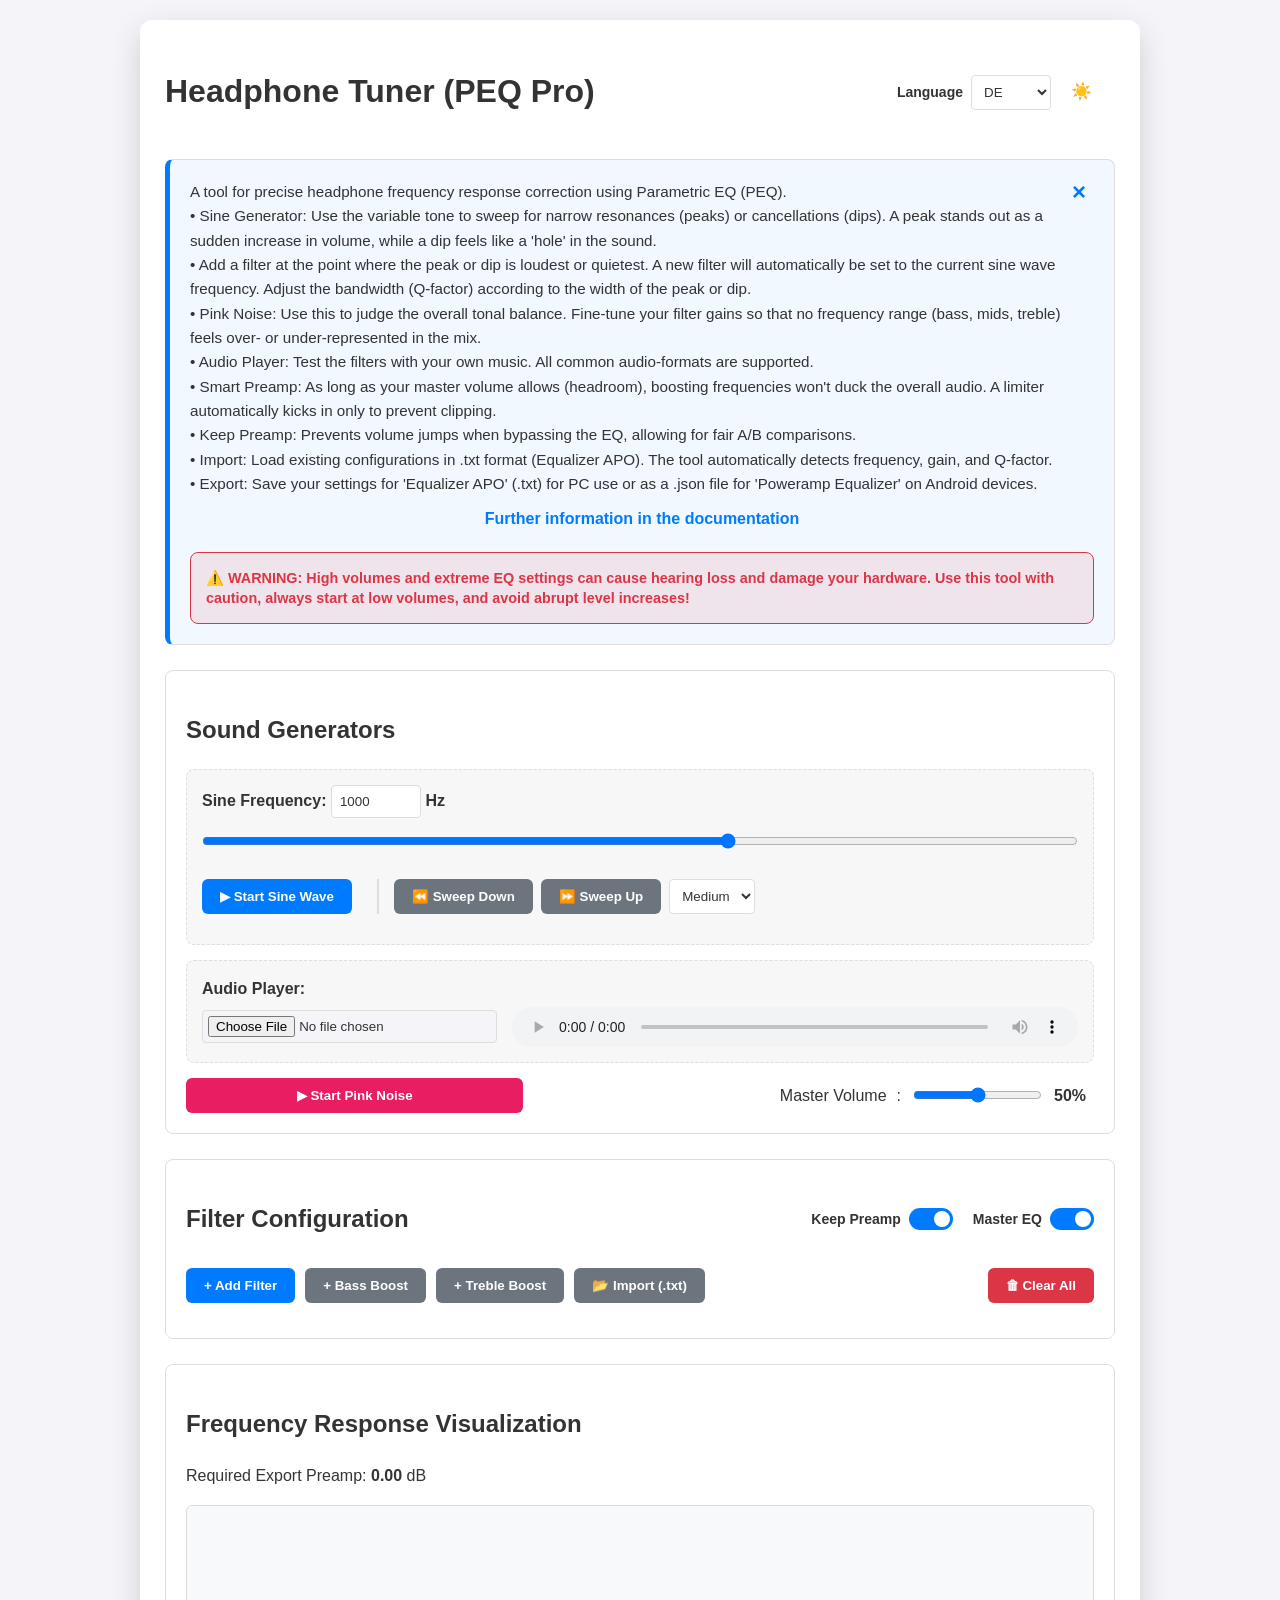
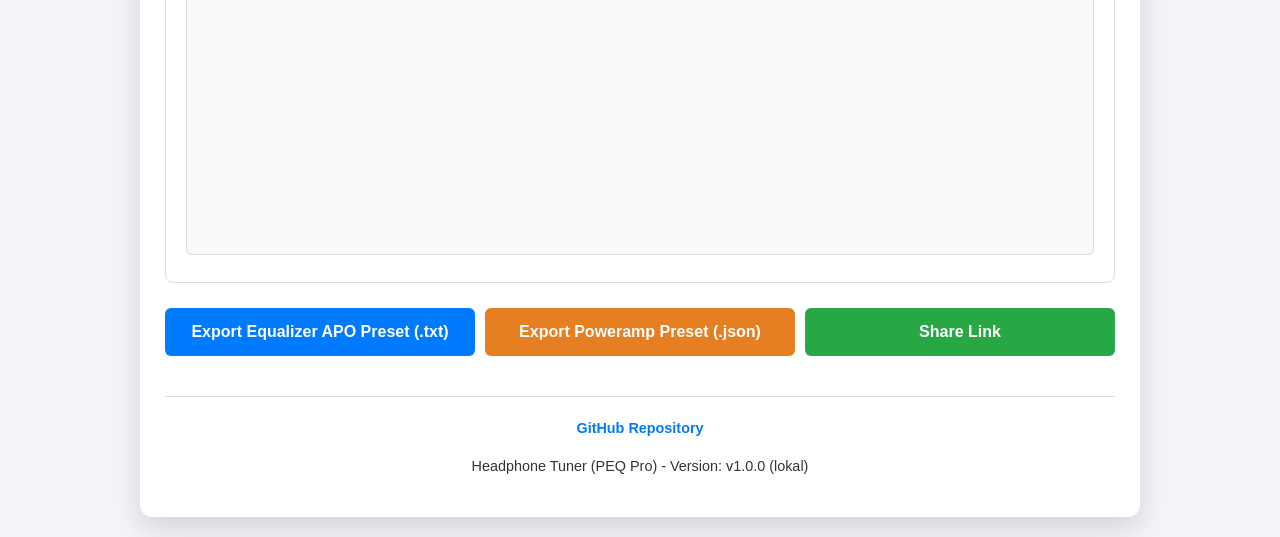
==== commit 463a78fd: "Added share function" ====
--- a/index.html
+++ b/index.html
@@ -126,6 +126,15 @@
             background-color: var(--pink-hover);
         }
 
+        button.success {
+            background-color: #28a745;
+            color: white;
+        }
+
+        button.success:hover {
+            background-color: #218838;
+        }
+
         .section {
             border: 1px solid var(--border-color);
             padding: 20px;
@@ -322,6 +331,19 @@
             padding-top: 20px;
             border-top: 1px solid var(--border-color);
             font-size: 0.9em;
+        }
+
+        .share-box {
+            display: none;
+            background-color: rgba(40, 167, 69, 0.1);
+            border: 1px solid #28a745;
+            border-radius: 8px;
+            padding: 15px;
+            margin-top: 15px;
+        }
+
+        .dark-mode .share-box {
+            background-color: rgba(40, 167, 69, 0.05);
         }
     </style>
     <script src="./version.js"></script>
@@ -471,10 +493,17 @@
         </div>
 
         <div style="display: flex; gap: 10px; flex-wrap: wrap; margin-top: 15px;">
-            <button onclick="exportAPO()" style="flex: 1; font-size: 16px; padding: 15px;" data-t="btn_export">Equalizer
-                APO Preset exportieren</button>
-            <button class="warning" onclick="exportPoweramp()" style="flex: 1; font-size: 16px; padding: 15px;"
-                data-t="btn_export_pa">Poweramp Preset (.json) exportieren</button>
+            <button onclick="exportAPO()" style="flex: 1; font-size: 16px; padding: 15px;" data-t="btn_export">Equalizer APO Preset exportieren</button>
+            <button class="warning" onclick="exportPoweramp()" style="flex: 1; font-size: 16px; padding: 15px;" data-t="btn_export_pa">Poweramp Preset (.json) exportieren</button>
+            <button class="success" onclick="generateShareLink()" style="flex: 1; font-size: 16px; padding: 15px;" data-t="btn_share">Link teilen</button>
+        </div>
+
+        <div id="shareBox" class="share-box">
+            <label style="font-weight: bold; margin-bottom: 5px; display: block;" data-t="share_link_label">Dein Link:</label>
+            <div style="display: flex; gap: 10px;">
+                <input type="text" id="shareLinkInput" readonly style="flex: 1; padding: 10px; border-radius: 6px; border: 1px solid var(--border-color); background: var(--container-bg); color: var(--text-color);">
+                <button onclick="copyShareLink()" class="success" data-t="btn_copy" style="padding: 10px 20px;">Kopieren</button>
+            </div>
         </div>
 
         <footer>
@@ -537,6 +566,10 @@
                 default_name: "eq_preset",
                 warning_text: "⚠️ ACHTUNG: Hohe Lautstärken und extreme EQ-Einstellungen können Gehörschäden verursachen und deine Hardware beschädigen. Verwende dieses Tool mit Vorsicht, beginne immer bei niedriger Lautstärke und vermeide abruptes Erhöhen der Pegel!",
                 github_link: "GitHub Repository",
+                btn_share: "Link teilen",
+                share_link_label: "Link zum Teilen:",
+                btn_copy: "Kopieren",
+                no_filters: "Keine Filter zum Teilen vorhanden.",
                 documentation: "Weitere Informationen in der Dokumentation"
             },
             en: {
@@ -590,6 +623,10 @@
                 default_name: "eq_preset",
                 warning_text: "⚠️ WARNING: High volumes and extreme EQ settings can cause hearing loss and damage your hardware. Use this tool with caution, always start at low volumes, and avoid abrupt level increases!",
                 github_link: "GitHub Repository",
+                btn_share: "Share Link",
+                share_link_label: "Link to share:",
+                btn_copy: "Copy",
+                no_filters: "No filters to share.",
                 documentation: "Further information in the documentation"
             }
         };
@@ -1222,6 +1259,73 @@
             }
         }
 
+        function generateShareLink() {
+            if (filters.length === 0) {
+                alert(i18n[currentLang].no_filters);
+                return;
+            }
+
+            const eqData = filters.map(f => {
+                const t = f.type === 'peaking' ? 'p' : (f.type === 'lowshelf' ? 'l' : 'h');
+                return `${t},${f.freq},${f.gain},${f.q},${f.active ? 1 : 0}`;
+            }).join('~');
+
+            const baseURL = "https://mm21development.github.io/headphonetuner/index.html";
+            const shareURL = `${baseURL}?eq=${encodeURIComponent(eqData)}`;
+
+            document.getElementById('shareBox').style.display = 'block';
+            document.getElementById('shareLinkInput').value = shareURL;
+        }
+
+        function copyShareLink() {
+            const input = document.getElementById('shareLinkInput');
+            input.select();
+            input.setSelectionRange(0, 99999);
+            navigator.clipboard.writeText(input.value).then(() => {
+                const btn = document.querySelector('#shareBox button');
+                const originalText = btn.innerText;
+                btn.innerText = "✓";
+                setTimeout(() => { btn.innerText = originalText; }, 2000);
+            });
+        }
+
+        function loadFiltersFromURL() {
+            const params = new URLSearchParams(window.location.search);
+            const eqParam = params.get('eq');
+            
+            if (eqParam) {
+                initAudio(); 
+                
+                const filterStrings = eqParam.split('~');
+                filters.forEach(f => { if (f.node) f.node.disconnect(); });
+                filters.length = 0;
+                
+                filterStrings.forEach(fs => {
+                    const parts = fs.split(',');
+                    if (parts.length === 5) {
+                        const typeMap = { 'p': 'peaking', 'l': 'lowshelf', 'h': 'highshelf' };
+                        const type = typeMap[parts[0]] || 'peaking';
+                        const freq = parseFloat(parts[1]);
+                        const gain = parseFloat(parts[2]);
+                        const q = parseFloat(parts[3]);
+                        const active = parts[4] === '1';
+                        
+                        if (!isNaN(freq) && !isNaN(gain) && !isNaN(q)) {
+                            filters.push(new PEQFilter(type, freq, gain, q, active));
+                        }
+                    }
+                });
+                
+                if (filters.length > 0) {
+                    renderFilters();
+                    updateRouting();
+                    setTimeout(updateGraph, 50);
+                    // URL bereinigen
+                    window.history.replaceState({}, document.title, window.location.pathname);
+                }
+            }
+        }
+
         window.addEventListener('DOMContentLoaded', () => {
             const isClosed = sessionStorage.getItem('infoClosed') === 'true';
             const infoSec = document.getElementById('infoSection');
@@ -1234,10 +1338,12 @@
                 infoSec.style.display = 'block';
                 showBtn.style.display = 'none';
             }
+
+            loadFiltersFromURL();
         });
 
         initTheme();
-
+        
         changeLang(currentLang);
     </script>
 </body>
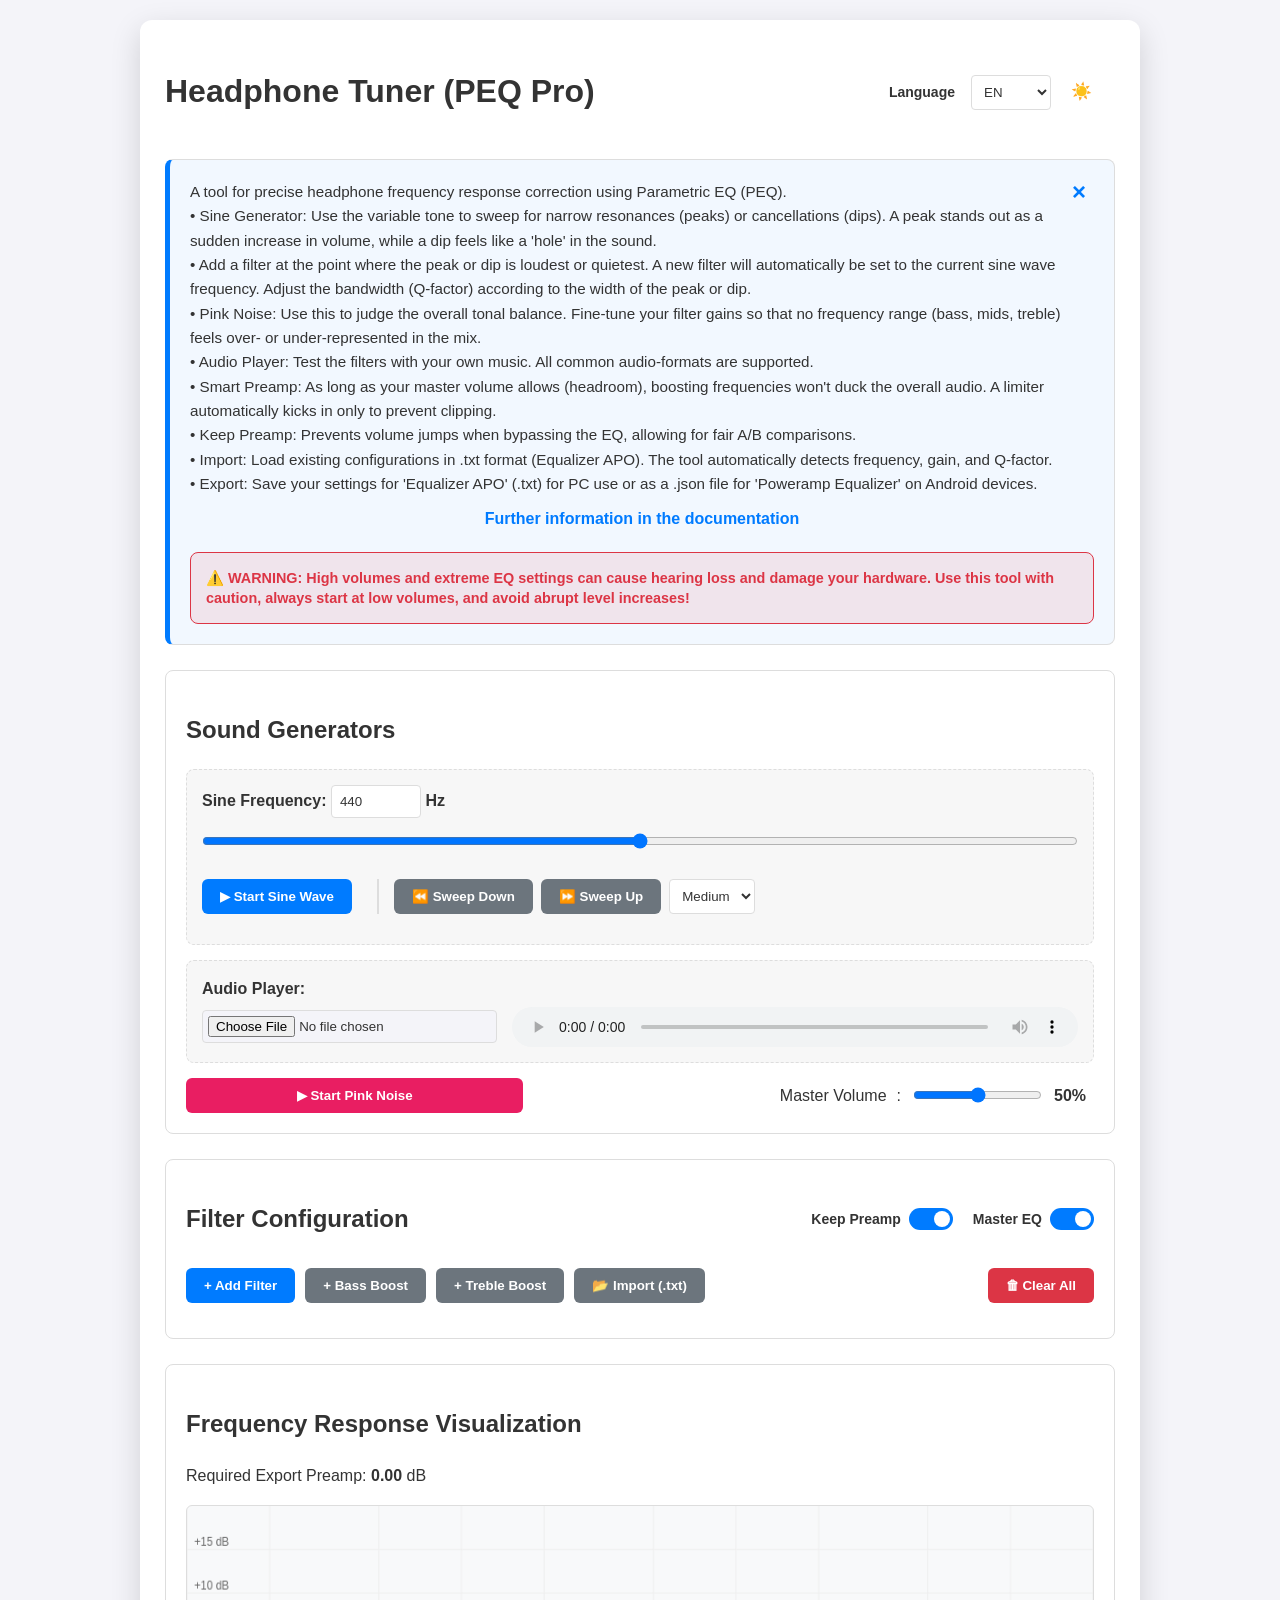
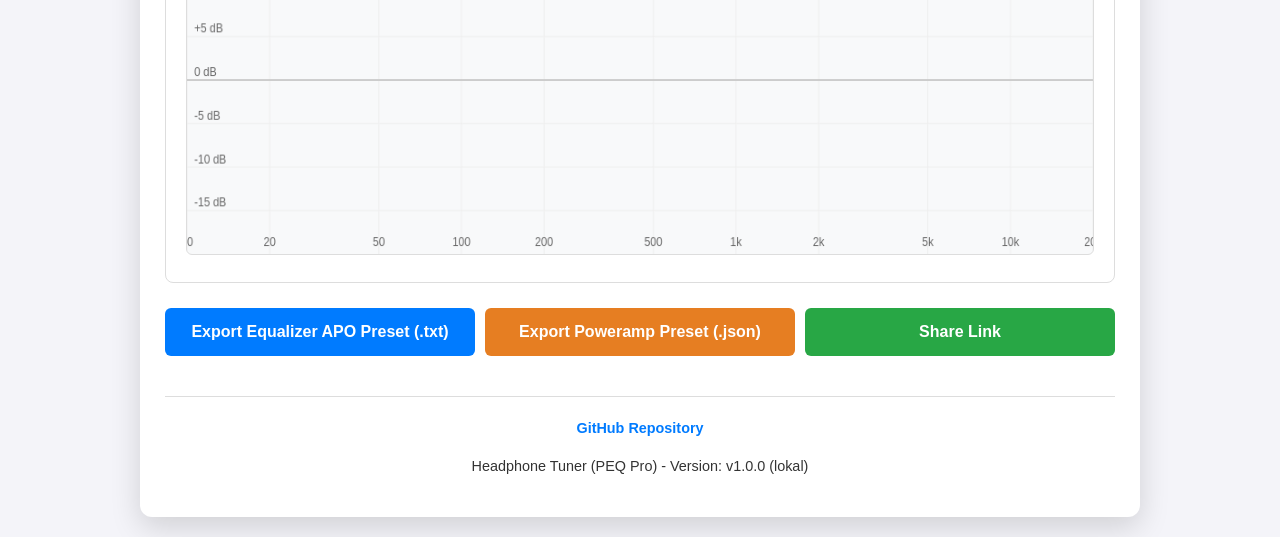
==== commit c7b32ffe: "Several bugfixes and optimizations at sharing and loading, 440Hz as new sine wave startpoint" ====
--- a/index.html
+++ b/index.html
@@ -345,6 +345,33 @@
         .dark-mode .share-box {
             background-color: rgba(40, 167, 69, 0.05);
         }
+
+        .modal-overlay {
+            position: fixed;
+            top: 0; left: 0; width: 100%; height: 100%;
+            background: rgba(0, 0, 0, 0.85);
+            display: none; /* Standardmäßig aus */
+            justify-content: center;
+            align-items: center;
+            z-index: 10000;
+            backdrop-filter: blur(5px);
+        }
+        .modal-content {
+            background: var(--container-bg);
+            color: var(--text-color);
+            padding: 30px;
+            border-radius: 12px;
+            max-width: 500px;
+            text-align: center;
+            box-shadow: 0 20px 50px rgba(0,0,0,0.5);
+            border: 1px solid var(--border-color);
+        }
+        .modal-buttons {
+            display: flex;
+            gap: 15px;
+            justify-content: center;
+            margin-top: 25px;
+        }
     </style>
     <script src="./version.js"></script>
 </head>
@@ -357,7 +384,7 @@
             <div class="settings-group">
                 <div class="toggle-item">
                     <span data-t="lang_label">Sprache</span>
-                    <select id="langSelect" style="width: 80px;" onchange="changeLang(this.value)">
+                    <label for="langSelect"></label><select id="langSelect" style="width: 80px;" onchange="changeLang(this.value)">
                         <option value="de">DE</option>
                         <option value="en">EN</option>
                     </select>
@@ -404,11 +431,11 @@
             <div class="generator-box">
                 <div style="margin-bottom: 15px;">
                     <label style="font-weight: bold;"><span data-t="sine_freq">Sinus-Frequenz</span>:
-                        <input type="number" id="sineFreqInput" value="1000" min="10" max="20000" step="5"
+                        <input type="number" id="sineFreqInput" value="440" min="10" max="20000" step="5"
                             style="width: 90px; display:inline;"> Hz
                     </label>
                     <input type="range" id="sineFreqSlider" class="full-width-slider" min="0" max="100" step="0.1"
-                        value="60.2">
+                        value="50">
                 </div>
 
                 <div class="controls-row" style="margin-bottom: 15px;">
@@ -511,6 +538,17 @@
                 data-t="github_link">GitHub Repository</a>
             <p>Headphone Tuner (PEQ Pro) - Version: <span id="versionTag">Ermittle...</span></p>
         </footer>
+    </div>
+
+    <div id="filterModal" class="modal-overlay">
+        <div class="modal-content">
+            <h3 data-t="modal_title">Filter-Preset gefunden</h3>
+            <p data-t="modal_desc">Diese Seite wurde mit voreingestellten Filtern geladen. Möchtest du diese Filter übernehmen und das Audio-System aktivieren?</p>
+            <div class="modal-buttons">
+                <button id="modalYes" onclick="handleModal(true)" data-t="btn_yes" style="padding: 12px 25px;">Ja, Filter laden</button>
+                <button id="modalNo" class="secondary" onclick="handleModal(false)" data-t="btn_no">Nein, verwerfen</button>
+            </div>
+        </div>
     </div>
 
     <script>
@@ -566,6 +604,10 @@
                 default_name: "eq_preset",
                 warning_text: "⚠️ ACHTUNG: Hohe Lautstärken und extreme EQ-Einstellungen können Gehörschäden verursachen und deine Hardware beschädigen. Verwende dieses Tool mit Vorsicht, beginne immer bei niedriger Lautstärke und vermeide abruptes Erhöhen der Pegel!",
                 github_link: "GitHub Repository",
+                modal_title: "Filter-Preset gefunden",
+                modal_desc: "Diese Seite wurde mit voreingestellten Filtern geladen. Möchtest du diese Filter übernehmen?",
+                btn_yes: "Ja, Filter laden",
+                btn_no: "Nein, verwerfen",
                 btn_share: "Link teilen",
                 share_link_label: "Link zum Teilen:",
                 btn_copy: "Kopieren",
@@ -623,6 +665,10 @@
                 default_name: "eq_preset",
                 warning_text: "⚠️ WARNING: High volumes and extreme EQ settings can cause hearing loss and damage your hardware. Use this tool with caution, always start at low volumes, and avoid abrupt level increases!",
                 github_link: "GitHub Repository",
+                modal_title: "Filter Preset Found",
+                modal_desc: "This page was loaded with preset filters. Would you like to apply these filters?",
+                btn_yes: "Yes, load filters",
+                btn_no: "No, discard",
                 btn_share: "Share Link",
                 share_link_label: "Link to share:",
                 btn_copy: "Copy",
@@ -641,13 +687,15 @@
         let filterIdCounter = 0;
         const filters = [];
 
-        // Sweep variables
         let sweepAnimFrame = null;
-        let currentSweepDir = 0; // -1 = down, 1 = up, 0 = off
-        let currentSweepFreq = 1000; // Floating-Point Variable für Präzision
+        let currentSweepDir = 0;
+        let currentSweepFreq = 440;
 
         function changeLang(lang) {
             currentLang = lang;
+            localStorage.setItem('lang', lang);
+            const langSelect = document.getElementById('langSelect');
+            if (langSelect) langSelect.value = lang;
             document.querySelectorAll('[data-t]').forEach(el => {
                 const key = el.getAttribute('data-t');
                 if (i18n[lang][key]) el.innerText = i18n[lang][key];
@@ -666,8 +714,6 @@
             if (audioCtx) return;
             audioCtx = new (window.AudioContext || window.webkitAudioContext)();
             preampNode = audioCtx.createGain();
-
-            // Limiter für Sicherheit auf -0.1 dBFS
             limiterNode = audioCtx.createDynamicsCompressor();
             limiterNode.threshold.value = -0.1;
             limiterNode.knee.value = 0.0;
@@ -730,7 +776,7 @@
         });
 
         class PEQFilter {
-            constructor(type = 'peaking', freq = 1000, gain = 0, q = 3.0, active = true) {
+            constructor(type = 'peaking', freq = 440, gain = 0, q = 3.0, active = true) {
                 this.id = filterIdCounter++;
                 this.active = active;
                 this.type = type;
@@ -742,21 +788,28 @@
             }
             initNode() {
                 this.node = audioCtx.createBiquadFilter();
-                this.apply();
-            }
-            apply() {
+                this.apply(true);
+            }
+            apply(immediate = false) {
                 if (!this.node) return;
                 this.node.type = this.type;
-                const t = audioCtx.currentTime;
-                this.node.frequency.setTargetAtTime(this.freq, t, 0.01);
-                this.node.gain.setTargetAtTime(this.gain, t, 0.01);
-                this.node.Q.setTargetAtTime(this.q, t, 0.01);
+
+                if (immediate || (audioCtx && audioCtx.state === 'suspended')) {
+                    this.node.frequency.value = this.freq;
+                    this.node.gain.value = this.gain;
+                    this.node.Q.value = this.q;
+                } else {
+                    const t = audioCtx.currentTime;
+                    this.node.frequency.setTargetAtTime(this.freq, t, 0.01);
+                    this.node.gain.setTargetAtTime(this.gain, t, 0.01);
+                    this.node.Q.setTargetAtTime(this.q, t, 0.01);
+                }
             }
         }
 
         function addFilter() {
             initAudio();
-            const freqVal = Math.max(10, Math.min(20000, parseFloat(document.getElementById('sineFreqInput').value) || 1000));
+            const freqVal = Math.max(10, Math.min(20000, parseFloat(document.getElementById('sineFreqInput').value) || 440));
             filters.push(new PEQFilter('peaking', freqVal, 0, 3.0));
             renderFilters();
             updateRouting();
@@ -886,7 +939,11 @@
                 targetGain = 1.0;
             }
 
-            preampNode.gain.setTargetAtTime(targetGain, audioCtx.currentTime, 0.02);
+            if (audioCtx.state === 'suspended') {
+                preampNode.gain.value = targetGain;
+            } else {
+                preampNode.gain.setTargetAtTime(targetGain, audioCtx.currentTime, 0.02);
+            }
         }
 
         function updateGraph() {
@@ -975,18 +1032,34 @@
 
         function toggleSine() {
             initAudio();
+            if (audioCtx.state === 'suspended') audioCtx.resume();
+
             isSinePlaying = !isSinePlaying;
             const vol = parseFloat(document.getElementById('masterVol').value);
-            sineGain.gain.setTargetAtTime(isSinePlaying ? vol : 0, audioCtx.currentTime, 0.05);
+
+            if (audioCtx.state === 'suspended') {
+                sineGain.gain.value = isSinePlaying ? vol : 0;
+            } else {
+                sineGain.gain.setTargetAtTime(isSinePlaying ? vol : 0, audioCtx.currentTime, 0.05);
+            }
+
             document.getElementById('btnSine').innerText = isSinePlaying ? i18n[currentLang].btn_stop_sine : i18n[currentLang].btn_start_sine;
             if (!isSinePlaying && currentSweepDir !== 0) stopSweep();
         }
 
         function toggleNoise() {
             initAudio();
+            if (audioCtx.state === 'suspended') audioCtx.resume();
+
             isNoisePlaying = !isNoisePlaying;
             const vol = parseFloat(document.getElementById('masterVol').value);
-            noiseGain.gain.setTargetAtTime(isNoisePlaying ? vol : 0, audioCtx.currentTime, 0.05);
+
+            if (audioCtx.state === 'suspended') {
+                noiseGain.gain.value = isNoisePlaying ? vol : 0;
+            } else {
+                noiseGain.gain.setTargetAtTime(isNoisePlaying ? vol : 0, audioCtx.currentTime, 0.05);
+            }
+
             document.getElementById('btnNoise').innerText = isNoisePlaying ? i18n[currentLang].btn_stop_noise : i18n[currentLang].btn_start_noise;
         }
 
@@ -1003,7 +1076,7 @@
                 document.getElementById('btnSweepUp').innerText = dir === 1 ? i18n[currentLang].btn_stop_sweep : i18n[currentLang].btn_sweep_up;
                 document.getElementById('btnSweepDown').innerText = dir === -1 ? i18n[currentLang].btn_stop_sweep : i18n[currentLang].btn_sweep_down;
 
-                currentSweepFreq = parseFloat(document.getElementById('sineFreqInput').value) || 1000;
+                currentSweepFreq = parseFloat(document.getElementById('sineFreqInput').value) || 440;
 
                 if (!sweepAnimFrame) {
                     doSweep();
@@ -1039,8 +1112,7 @@
             }
 
             document.getElementById('sineFreqInput').value = Math.round(currentSweepFreq);
-            const sliderVal = 100 * (Math.log(currentSweepFreq / 10) / Math.log(20000 / 10));
-            document.getElementById('sineFreqSlider').value = sliderVal;
+            document.getElementById('sineFreqSlider').value = 100 * (Math.log(currentSweepFreq / 10) / Math.log(20000 / 10));
 
             if (sineOsc) sineOsc.frequency.setTargetAtTime(currentSweepFreq, audioCtx.currentTime, 0.02);
 
@@ -1294,8 +1366,6 @@
             const eqParam = params.get('eq');
             
             if (eqParam) {
-                initAudio(); 
-                
                 const filterStrings = eqParam.split('~');
                 filters.forEach(f => { if (f.node) f.node.disconnect(); });
                 filters.length = 0;
@@ -1320,8 +1390,6 @@
                     renderFilters();
                     updateRouting();
                     setTimeout(updateGraph, 50);
-                    // URL bereinigen
-                    window.history.replaceState({}, document.title, window.location.pathname);
                 }
             }
         }
@@ -1330,6 +1398,9 @@
             const isClosed = sessionStorage.getItem('infoClosed') === 'true';
             const infoSec = document.getElementById('infoSection');
             const showBtn = document.getElementById('showInfoBtn');
+
+            initTheme();
+            changeLang(currentLang);
 
             if (isClosed) {
                 infoSec.style.display = 'none';
@@ -1339,12 +1410,32 @@
                 showBtn.style.display = 'none';
             }
 
-            loadFiltersFromURL();
+            checkUrlParams();
         });
 
-        initTheme();
-        
-        changeLang(currentLang);
+        function checkUrlParams() {
+            const params = new URLSearchParams(window.location.search);
+
+            if (params.has('eq') && params.get('eq').trim() !== "") {
+                document.getElementById('filterModal').style.display = 'flex';
+            } else {
+                updateGraph();
+            }
+        }
+
+        function handleModal(confirmed) {
+            document.getElementById('filterModal').style.display = 'none';
+            initAudio();
+            if (confirmed) {
+                loadFiltersFromURL();
+                console.log("Filter aus URL wurden aktiviert.");
+            } else {
+                // Entferne die Parameter, falls das Preset nicht geladen wurde
+                window.history.replaceState({}, document.title, window.location.pathname);
+            }
+            updateRouting();
+            updateGraph();
+        }
     </script>
 </body>
 
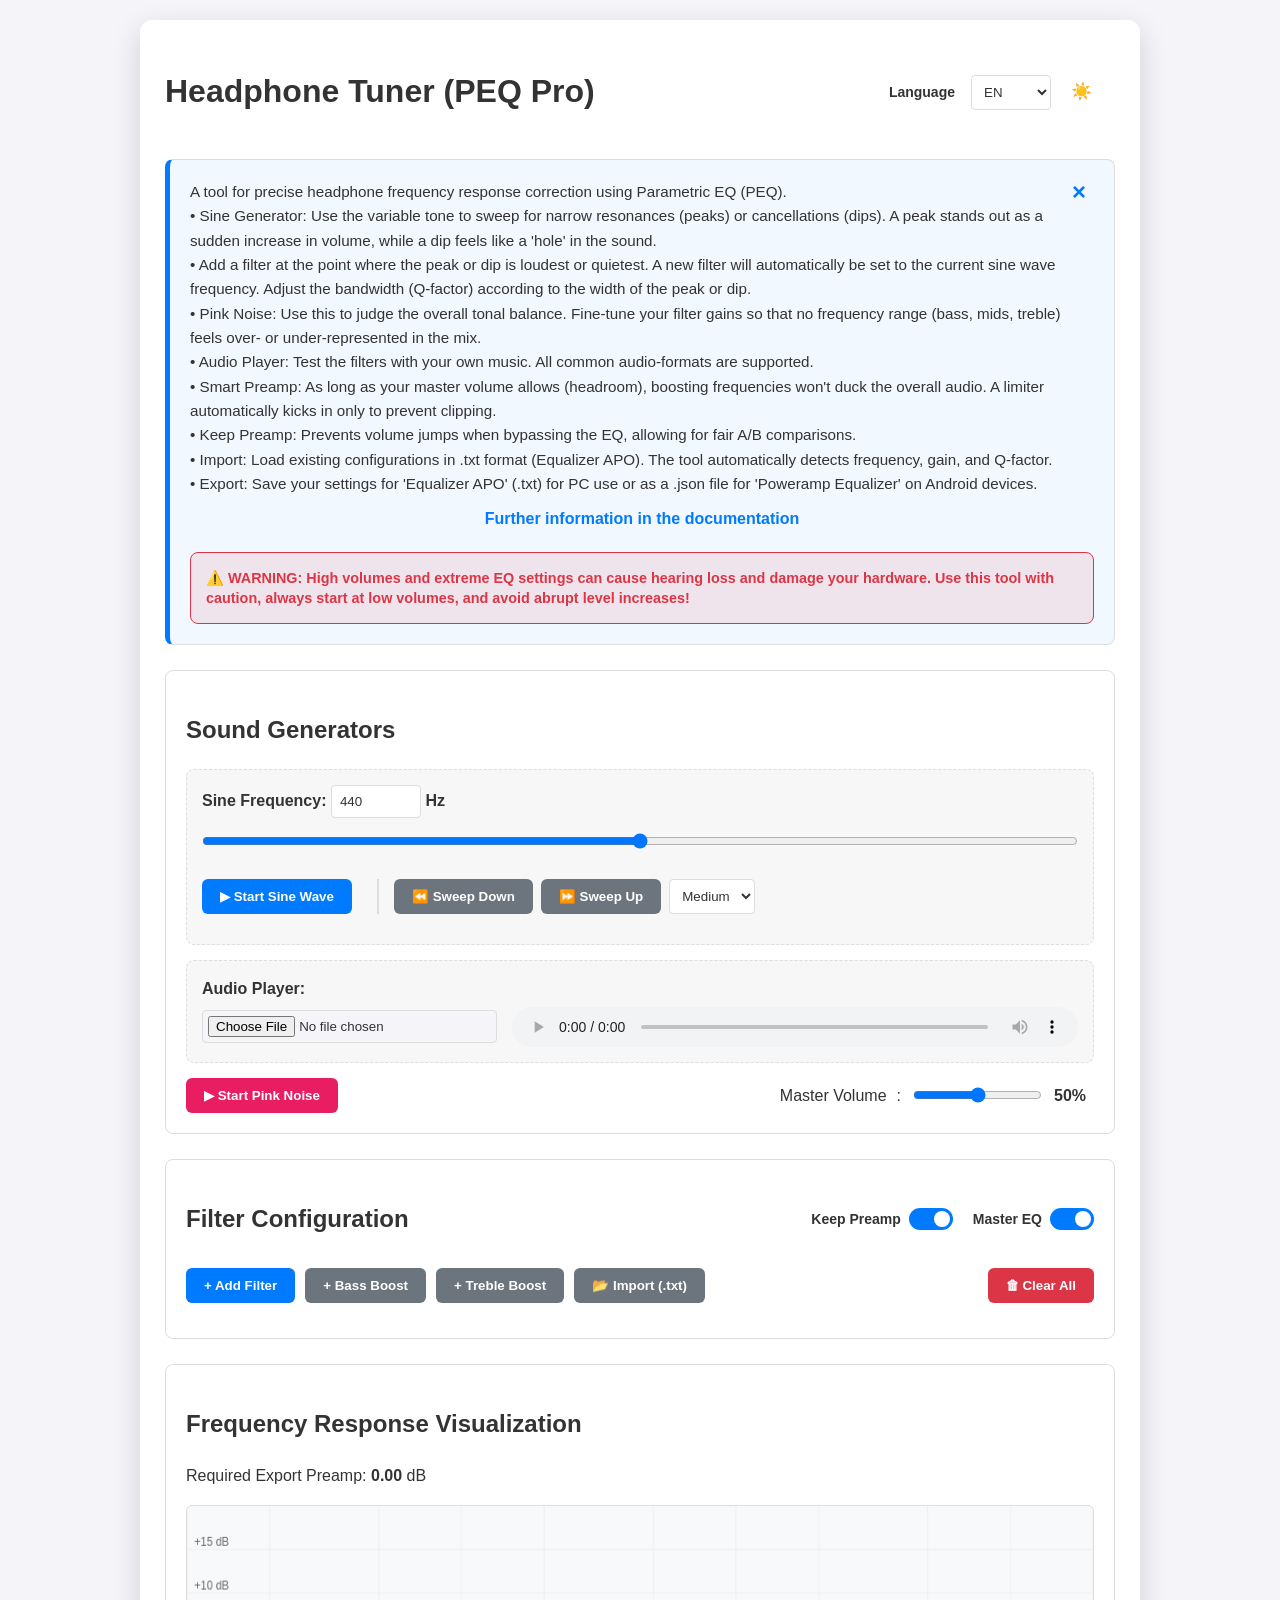
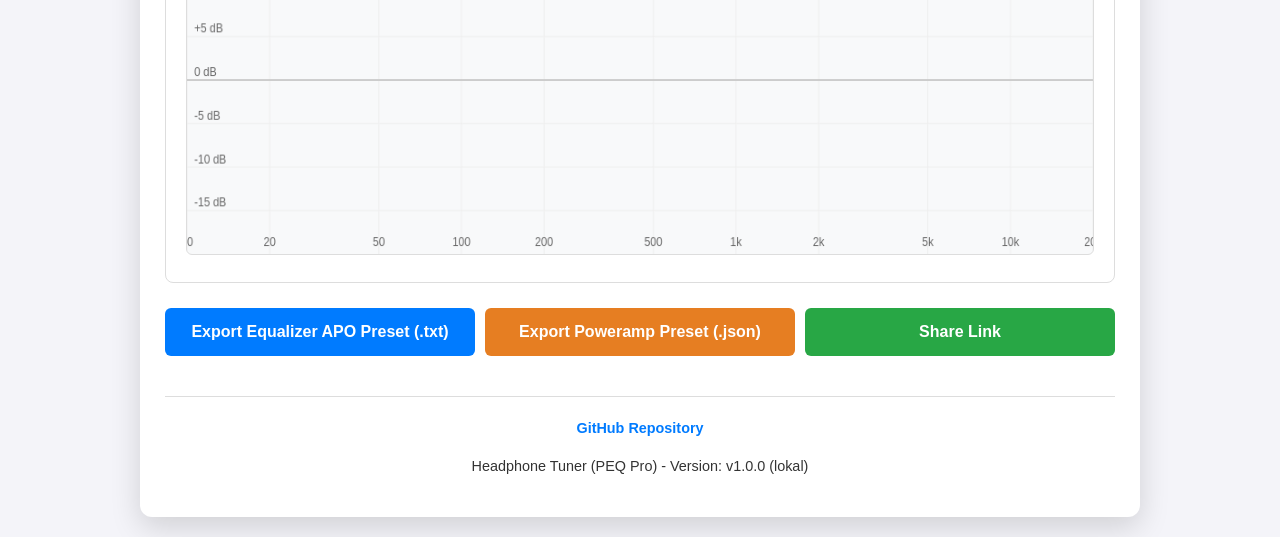
==== commit 152d6b58: "Layout optimizations for mobile devices, CSS und JS were moved out in separate files" ====
--- a/index.html
+++ b/index.html
@@ -5,375 +5,9 @@
     <meta charset="UTF-8">
     <meta name="viewport" content="width=device-width, initial-scale=1.0">
     <title>Parametric EQ Headphone Tuner (PEQ Pro)</title>
-    <style>
-        :root {
-            --bg-color: #f4f4f9;
-            --container-bg: #ffffff;
-            --text-color: #333333;
-            --border-color: #dddddd;
-            --accent-color: #007bff;
-            --accent-hover: #0056b3;
-            --danger-color: #dc3545;
-            --danger-hover: #a71d2a;
-            --warning-color: #e67e22;
-            --warning-hover: #d35400;
-            --canvas-bg: #f8f9fa;
-            --pink-color: #e91e62;
-            --pink-hover: #c2185b;
-        }
-
-        body.dark-mode {
-            --bg-color: #121212;
-            --container-bg: #1e1e1e;
-            --text-color: #e0e0e0;
-            --border-color: #444444;
-            --accent-color: #339af0;
-            --accent-hover: #1c7ed6;
-            --canvas-bg: #2a2a2a;
-        }
-
-        * {
-            box-sizing: border-box;
-            transition: background-color 0.2s, color 0.2s;
-        }
-
-        body {
-            font-family: 'Segoe UI', Tahoma, Geneva, Verdana, sans-serif;
-            background-color: var(--bg-color);
-            color: var(--text-color);
-            margin: 0;
-            padding: 20px;
-            line-height: 1.6;
-        }
-
-        .container {
-            max-width: 1000px;
-            margin: auto;
-            background: var(--container-bg);
-            padding: 25px;
-            border-radius: 12px;
-            box-shadow: 0 10px 30px rgba(0, 0, 0, 0.15);
-        }
-
-        .top-bar {
-            display: flex;
-            justify-content: space-between;
-            align-items: center;
-            margin-bottom: 20px;
-            flex-wrap: wrap;
-            gap: 15px;
-        }
-
-        .settings-group {
-            display: flex;
-            gap: 20px;
-            align-items: center;
-        }
-
-        .toggle-item {
-            display: flex;
-            align-items: center;
-            gap: 8px;
-            font-weight: bold;
-            font-size: 14px;
-        }
-
-        button {
-            background-color: var(--accent-color);
-            color: white;
-            border: none;
-            padding: 10px 18px;
-            border-radius: 6px;
-            cursor: pointer;
-            font-weight: 600;
-            transition: background-color 0.2s;
-        }
-
-        button:hover {
-            background-color: var(--accent-hover);
-        }
-
-        button.danger {
-            background-color: var(--danger-color);
-        }
-
-        button.danger:hover {
-            background-color: var(--danger-hover);
-        }
-
-        button.secondary {
-            background-color: #6c757d;
-        }
-
-        button.secondary:hover {
-            background-color: #5a6268;
-        }
-
-        button.warning {
-            background-color: var(--warning-color);
-            color: white;
-        }
-
-        button.warning:hover {
-            background-color: var(--warning-hover);
-        }
-
-        button.pink {
-            background-color: var(--pink-color);
-        }
-
-        button.pink:hover {
-            background-color: var(--pink-hover);
-        }
-
-        button.success {
-            background-color: #28a745;
-            color: white;
-        }
-
-        button.success:hover {
-            background-color: #218838;
-        }
-
-        .section {
-            border: 1px solid var(--border-color);
-            padding: 20px;
-            margin-bottom: 25px;
-            border-radius: 8px;
-        }
-
-        .full-width-slider {
-            width: 100%;
-            margin: 15px 0;
-            cursor: pointer;
-        }
-
-        .controls-row {
-            display: flex;
-            gap: 10px;
-            align-items: center;
-            flex-wrap: wrap;
-        }
-
-        .filter-row {
-            display: grid;
-            grid-template-columns: 60px 140px 1fr 1fr 1fr 110px;
-            gap: 12px;
-            align-items: end;
-            background: var(--bg-color);
-            padding: 12px;
-            border-radius: 6px;
-            margin-bottom: 10px;
-            border: 1px solid var(--border-color);
-        }
-
-        input[type="number"],
-        select {
-            width: 100%;
-            padding: 8px;
-            border: 1px solid var(--border-color);
-            border-radius: 4px;
-            background: var(--container-bg);
-            color: var(--text-color);
-        }
-
-        input[type="file"] {
-            padding: 5px;
-            background: var(--bg-color);
-            color: var(--text-color);
-            border: 1px solid var(--border-color);
-            border-radius: 4px;
-            width: 100%;
-        }
-
-        input:disabled {
-            opacity: 0.5;
-            cursor: not-allowed;
-            background: #eee;
-        }
-
-        canvas {
-            width: 100%;
-            height: 350px;
-            background-color: var(--canvas-bg);
-            border-radius: 6px;
-            border: 1px solid var(--border-color);
-        }
-
-        .switch {
-            position: relative;
-            display: inline-block;
-            width: 44px;
-            height: 22px;
-        }
-
-        .switch input {
-            opacity: 0;
-            width: 0;
-            height: 0;
-        }
-
-        .slider {
-            position: absolute;
-            cursor: pointer;
-            top: 0;
-            left: 0;
-            right: 0;
-            bottom: 0;
-            background-color: #ccc;
-            transition: .4s;
-            border-radius: 34px;
-        }
-
-        .slider:before {
-            position: absolute;
-            content: "";
-            height: 16px;
-            width: 16px;
-            left: 3px;
-            bottom: 3px;
-            background-color: white;
-            transition: .4s;
-            border-radius: 50%;
-        }
-
-        input:checked+.slider {
-            background-color: var(--accent-color);
-        }
-
-        input:checked+.slider:before {
-            transform: translateX(22px);
-        }
-
-        .action-bar {
-            display: flex;
-            justify-content: space-between;
-            margin-bottom: 15px;
-            gap: 10px;
-            flex-wrap: wrap;
-        }
-
-        .mode-icon {
-            font-size: 1.2em;
-            cursor: pointer;
-            user-select: none;
-            transition: transform 0.3s ease;
-        }
-
-        .dark-mode .mode-icon {
-            transform: rotate(360deg);
-        }
-
-        .warning-box {
-            margin-top: 20px;
-            padding: 15px;
-            background-color: rgba(220, 53, 69, 0.1);
-            border: 1px solid var(--danger-color);
-            border-radius: 8px;
-            color: var(--danger-color);
-            font-weight: bold;
-            font-size: 0.9em;
-            line-height: 1.4;
-            display: flex;
-            align-items: center;
-            gap: 10px;
-        }
-
-        .generator-box {
-            background-color: rgba(0, 0, 0, 0.03);
-            border: 1px dashed var(--border-color);
-            border-radius: 8px;
-            padding: 15px;
-            margin-bottom: 15px;
-        }
-
-        .dark-mode .generator-box {
-            background-color: rgba(255, 255, 255, 0.03);
-        }
-
-        .dark-mode #infoSection button {
-            color: var(--accent-color) !important;
-        }
-
-        #infoSection button:hover {
-            transform: scale(1.2);
-            transition: transform 0.2s;
-        }
-
-        #showInfoBtn {
-            color: white;
-            font-weight: bold;
-            font-family: serif;
-            cursor: pointer;
-            border: none;
-            transition: transform 0.2s, background-color 0.2s;
-            box-shadow: 0 2px 5px rgba(0, 0, 0, 0.2);
-        }
-
-        #showInfoBtn:hover {
-            transform: scale(1.1);
-            background-color: var(--accent-hover);
-        }
-
-        a {
-            color: var(--accent-color);
-            text-decoration: none;
-            font-weight: bold;
-        }
-
-        a:hover {
-            text-decoration: underline;
-        }
-
-        footer {
-            text-align: center;
-            margin-top: 40px;
-            padding-top: 20px;
-            border-top: 1px solid var(--border-color);
-            font-size: 0.9em;
-        }
-
-        .share-box {
-            display: none;
-            background-color: rgba(40, 167, 69, 0.1);
-            border: 1px solid #28a745;
-            border-radius: 8px;
-            padding: 15px;
-            margin-top: 15px;
-        }
-
-        .dark-mode .share-box {
-            background-color: rgba(40, 167, 69, 0.05);
-        }
-
-        .modal-overlay {
-            position: fixed;
-            top: 0; left: 0; width: 100%; height: 100%;
-            background: rgba(0, 0, 0, 0.85);
-            display: none; /* Standardmäßig aus */
-            justify-content: center;
-            align-items: center;
-            z-index: 10000;
-            backdrop-filter: blur(5px);
-        }
-        .modal-content {
-            background: var(--container-bg);
-            color: var(--text-color);
-            padding: 30px;
-            border-radius: 12px;
-            max-width: 500px;
-            text-align: center;
-            box-shadow: 0 20px 50px rgba(0,0,0,0.5);
-            border: 1px solid var(--border-color);
-        }
-        .modal-buttons {
-            display: flex;
-            gap: 15px;
-            justify-content: center;
-            margin-top: 25px;
-        }
-    </style>
-    <script src="./version.js"></script>
+    <link rel="stylesheet" href="style.css">
+    <script src="main.js" defer></script>
+    <script src="version.js" defer></script>
 </head>
 
 <body>
@@ -467,7 +101,7 @@
 
             <div class="controls-row">
                 <button id="btnNoise" class="pink" onclick="toggleNoise()" data-t="btn_start_noise"
-                    style="flex: 0.55;">▶ Pink Noise starten</button>
+                    >▶ Pink Noise starten</button>
                 <label style="display: flex; align-items: center; gap: 10px; margin-left: auto;">
                     <span data-t="volume_label">Gesamtlautstärke</span>:
                     <input type="range" id="masterVol" min="0" max="1" step="0.01" value="0.5">
@@ -551,892 +185,12 @@
         </div>
     </div>
 
-    <script>
-        const i18n = {
-            de: {
-                title: "Kopfhörer Tuner (PEQ Pro)",
-                lang_label: "Sprache",
-                instructions: "Dieses Werkzeug dient zur präzisen Korrektur von Kopfhörer-Frequenzgängen mittels parametrischer Equalizer (PEQ).\n" +
-                    "• Sinus-Generator: Nutze den variablen Ton, um schmalbandige Resonanzen (Peaks) oder Auslöschungen (Dips) aufzuspüren. Ein Peak sticht durch plötzliche Lautstärkezunahme hervor, ein Dip durch ein deutliches 'Loch'.\n" +
-                    "• Füge an der Stelle der maximalen Ausprägung einen Filter hinzu, um diese auszugleichen. Ein neuer Filter wird automatisch an der aktuellen Stelle des Sinus-Generators gesetzt. Passe die Breite (Q-Faktor) entsprechend der Ausprägung an.\n" +
-                    "• Pink Noise: Verwende das Rauschen, um die tonale Gesamtbalance zu beurteilen. Ziel ist es, die Filter-Pegel so feinjustieren, dass kein Frequenzbereich (Bass, Mitten, Höhen) in der Gesamtheit über- oder unterrepräsentiert wirkt.\n" +
-                    "• Audio Player: Teste die Filter mit deiner eigenen Musik. Es werden alle gängigen Audioformate unterstützt.\n" +
-                    "• Smart Preamp: Solange deine Gesamtlautstärke es zulässt (Headroom), wird der Pegel beim Boosten nicht leiser (kein Ducking). Erst wenn Clipping droht, greift der Limiter automatisch ein.\n" +
-                    "• 'Preamp halten': Verhindert Lautstärkesprünge beim Ausschalten des Master EQ (Bypass) für faire A/B-Vergleiche.\n" +
-                    "• Import: Lade bestehende Konfigurationen im .txt-Format (Equalizer APO). Das Tool erkennt Frequenz, Gain und Q-Faktor automatisch.\n" +
-                    "• Export: Speichere deine Einstellungen für 'Equalizer APO' (.txt) zur Nutzung am PC oder als .json-Datei für 'Poweramp Equalizer' auf Android-Geräten.",
-                sec_gen: "Sound Generatoren",
-                sine_freq: "Sinus-Frequenz",
-                btn_start_sine: "▶ Sinuswelle starten",
-                btn_stop_sine: "⏸ Sinuswelle stoppen",
-                btn_sweep_down: "⏪ Sweep Down",
-                btn_sweep_up: "⏩ Sweep Up",
-                btn_stop_sweep: "⏹ Sweep Stopp",
-                opt_slow: "Langsam",
-                opt_med: "Mittel",
-                opt_fast: "Schnell",
-                volume_label: "Gesamtlautstärke",
-                btn_start_noise: "▶ Pink Noise starten",
-                btn_stop_noise: "⏸ Pink Noise stoppen",
-                sec_filters: "Filter-Konfiguration",
-                lock_preamp: "Preamp halten",
-                master_eq: "Master EQ",
-                btn_add_filter: "+ Filter hinzufügen",
-                btn_bass: "+ Bass Boost",
-                btn_treble: "+ Höhen Boost",
-                btn_import: "📂 Import (.txt)",
-                btn_reset: "🗑 Alle löschen",
-                reset_confirm: "Möchtest du wirklich alle Filter löschen?",
-                sec_vis: "Frequenzgang-Visualisierung",
-                preamp_label: "Benötigter Export-Preamp",
-                btn_export: "Equalizer APO Preset exportieren (.txt)",
-                btn_export_pa: "Poweramp Preset exportieren (.json)",
-                f_active: "Aktiv",
-                f_type: "Typ",
-                f_freq: "Frequenz (Hz)",
-                f_gain: "Gain (dB)",
-                f_q: "Q-Faktor",
-                f_remove: "Löschen",
-                type_pk: "Peak",
-                type_ls: "Low Shelf",
-                type_hs: "High Shelf",
-                prompt_name: "Dateiname für Export (ohne Endung):",
-                default_name: "eq_preset",
-                warning_text: "⚠️ ACHTUNG: Hohe Lautstärken und extreme EQ-Einstellungen können Gehörschäden verursachen und deine Hardware beschädigen. Verwende dieses Tool mit Vorsicht, beginne immer bei niedriger Lautstärke und vermeide abruptes Erhöhen der Pegel!",
-                github_link: "GitHub Repository",
-                modal_title: "Filter-Preset gefunden",
-                modal_desc: "Diese Seite wurde mit voreingestellten Filtern geladen. Möchtest du diese Filter übernehmen?",
-                btn_yes: "Ja, Filter laden",
-                btn_no: "Nein, verwerfen",
-                btn_share: "Link teilen",
-                share_link_label: "Link zum Teilen:",
-                btn_copy: "Kopieren",
-                no_filters: "Keine Filter zum Teilen vorhanden.",
-                documentation: "Weitere Informationen in der Dokumentation"
-            },
-            en: {
-                title: "Headphone Tuner (PEQ Pro)",
-                lang_label: "Language",
-                instructions: "A tool for precise headphone frequency response correction using Parametric EQ (PEQ).\n" +
-                    "• Sine Generator: Use the variable tone to sweep for narrow resonances (peaks) or cancellations (dips). A peak stands out as a sudden increase in volume, while a dip feels like a 'hole' in the sound.\n" +
-                    "• Add a filter at the point where the peak or dip is loudest or quietest. A new filter will automatically be set to the current sine wave frequency. Adjust the bandwidth (Q-factor) according to the width of the peak or dip.\n" +
-                    "• Pink Noise: Use this to judge the overall tonal balance. Fine-tune your filter gains so that no frequency range (bass, mids, treble) feels over- or under-represented in the mix.\n" +
-                    "• Audio Player: Test the filters with your own music. All common audio-formats are supported.\n" +
-                    "• Smart Preamp: As long as your master volume allows (headroom), boosting frequencies won't duck the overall audio. A limiter automatically kicks in only to prevent clipping.\n" +
-                    "• Keep Preamp: Prevents volume jumps when bypassing the EQ, allowing for fair A/B comparisons.\n" +
-                    "• Import: Load existing configurations in .txt format (Equalizer APO). The tool automatically detects frequency, gain, and Q-factor.\n" +
-                    "• Export: Save your settings for 'Equalizer APO' (.txt) for PC use or as a .json file for 'Poweramp Equalizer' on Android devices.",
-                sec_gen: "Sound Generators",
-                sine_freq: "Sine Frequency",
-                btn_start_sine: "▶ Start Sine Wave",
-                btn_stop_sine: "⏸ Stop Sine Wave",
-                btn_sweep_down: "⏪ Sweep Down",
-                btn_sweep_up: "⏩ Sweep Up",
-                btn_stop_sweep: "⏹ Stop Sweep",
-                opt_slow: "Slow",
-                opt_med: "Medium",
-                opt_fast: "Fast",
-                volume_label: "Master Volume",
-                btn_start_noise: "▶ Start Pink Noise",
-                btn_stop_noise: "⏸ Stop Pink Noise",
-                sec_filters: "Filter Configuration",
-                lock_preamp: "Keep Preamp",
-                master_eq: "Master EQ",
-                btn_add_filter: "+ Add Filter",
-                btn_bass: "+ Bass Boost",
-                btn_treble: "+ Treble Boost",
-                btn_import: "📂 Import (.txt)",
-                btn_reset: "🗑 Clear All",
-                reset_confirm: "Are you sure you want to delete all filters?",
-                sec_vis: "Frequency Response Visualization",
-                preamp_label: "Required Export Preamp",
-                btn_export: "Export Equalizer APO Preset (.txt)",
-                btn_export_pa: "Export Poweramp Preset (.json)",
-                f_active: "Active",
-                f_type: "Type",
-                f_freq: "Freq (Hz)",
-                f_gain: "Gain (dB)",
-                f_q: "Q-Factor",
-                f_remove: "Remove",
-                type_pk: "Peak",
-                type_ls: "Low Shelf",
-                type_hs: "High Shelf",
-                prompt_name: "Filename for export (without extension):",
-                default_name: "eq_preset",
-                warning_text: "⚠️ WARNING: High volumes and extreme EQ settings can cause hearing loss and damage your hardware. Use this tool with caution, always start at low volumes, and avoid abrupt level increases!",
-                github_link: "GitHub Repository",
-                modal_title: "Filter Preset Found",
-                modal_desc: "This page was loaded with preset filters. Would you like to apply these filters?",
-                btn_yes: "Yes, load filters",
-                btn_no: "No, discard",
-                btn_share: "Share Link",
-                share_link_label: "Link to share:",
-                btn_copy: "Copy",
-                no_filters: "No filters to share.",
-                documentation: "Further information in the documentation"
-            }
-        };
-
-        const browserLang = navigator.language || navigator.userLanguage;
-        let currentLang = browserLang.startsWith('de') ? 'de' : 'en';
-
-        let audioCtx = null, preampNode = null, sineOsc = null, sineGain = null, noiseSource = null, noiseGain = null, limiterNode = null;
-        let mediaSource = null;
-        let isSinePlaying = false, isNoisePlaying = false, eqEnabled = true;
-        let exportPreampDb = 0, currentMaxG = 0;
-        let filterIdCounter = 0;
-        const filters = [];
-
-        let sweepAnimFrame = null;
-        let currentSweepDir = 0;
-        let currentSweepFreq = 440;
-
-        function changeLang(lang) {
-            currentLang = lang;
-            localStorage.setItem('lang', lang);
-            const langSelect = document.getElementById('langSelect');
-            if (langSelect) langSelect.value = lang;
-            document.querySelectorAll('[data-t]').forEach(el => {
-                const key = el.getAttribute('data-t');
-                if (i18n[lang][key]) el.innerText = i18n[lang][key];
-            });
-            document.getElementById('descText').innerText = i18n[lang].instructions;
-            document.getElementById('btnSine').innerText = isSinePlaying ? i18n[lang].btn_stop_sine : i18n[lang].btn_start_sine;
-            document.getElementById('btnNoise').innerText = isNoisePlaying ? i18n[lang].btn_stop_noise : i18n[lang].btn_start_noise;
-
-            if (currentSweepDir === 1) document.getElementById('btnSweepUp').innerText = i18n[lang].btn_stop_sweep;
-            if (currentSweepDir === -1) document.getElementById('btnSweepDown').innerText = i18n[lang].btn_stop_sweep;
-
-            renderFilters();
-        }
-
-        function initAudio() {
-            if (audioCtx) return;
-            audioCtx = new (window.AudioContext || window.webkitAudioContext)();
-            preampNode = audioCtx.createGain();
-            limiterNode = audioCtx.createDynamicsCompressor();
-            limiterNode.threshold.value = -0.1;
-            limiterNode.knee.value = 0.0;
-            limiterNode.ratio.value = 20.0;
-            limiterNode.attack.value = 0.001;
-            limiterNode.release.value = 0.1;
-            limiterNode.connect(audioCtx.destination);
-
-            const audioPlayer = document.getElementById('audioPlayer');
-            if (!mediaSource) {
-                mediaSource = audioCtx.createMediaElementSource(audioPlayer);
-                mediaSource.connect(preampNode);
-            }
-
-            sineOsc = audioCtx.createOscillator();
-            sineGain = audioCtx.createGain();
-            sineGain.gain.value = 0;
-            sineOsc.connect(sineGain);
-            sineOsc.start();
-
-            const bufferSize = audioCtx.sampleRate * 2;
-            const noiseBuffer = audioCtx.createBuffer(1, bufferSize, audioCtx.sampleRate);
-            const output = noiseBuffer.getChannelData(0);
-            let b0 = 0, b1 = 0, b2 = 0, b3 = 0, b4 = 0, b5 = 0, b6 = 0;
-            for (let i = 0; i < bufferSize; i++) {
-                let white = Math.random() * 2 - 1;
-                b0 = 0.99886 * b0 + white * 0.0555179; b1 = 0.99332 * b1 + white * 0.0750759;
-                b2 = 0.96900 * b2 + white * 0.1538520; b3 = 0.86650 * b3 + white * 0.3104856;
-                b4 = 0.55000 * b4 + white * 0.5329522; b5 = -0.7616 * b5 - white * 0.0168980;
-                output[i] = (b0 + b1 + b2 + b3 + b4 + b5 + b6 + white * 0.5362) * 0.12;
-                b6 = white * 0.115926;
-            }
-            noiseSource = audioCtx.createBufferSource();
-            noiseSource.buffer = noiseBuffer;
-            noiseSource.loop = true;
-            noiseGain = audioCtx.createGain();
-            noiseGain.gain.value = 0;
-            noiseSource.connect(noiseGain);
-            noiseSource.start();
-
-            sineGain.connect(preampNode);
-            noiseGain.connect(preampNode);
-            updateRouting();
-        }
-
-        document.getElementById('audioFileInput').addEventListener('change', function (e) {
-            const file = e.target.files[0];
-            if (file) {
-                const audioPlayer = document.getElementById('audioPlayer');
-                audioPlayer.src = URL.createObjectURL(file);
-                initAudio();
-            }
-        });
-
-        document.getElementById('audioPlayer').addEventListener('play', function () {
-            initAudio();
-            if (audioCtx.state === 'suspended') {
-                audioCtx.resume();
-            }
-        });
-
-        class PEQFilter {
-            constructor(type = 'peaking', freq = 440, gain = 0, q = 3.0, active = true) {
-                this.id = filterIdCounter++;
-                this.active = active;
-                this.type = type;
-                this.freq = freq;
-                this.gain = gain;
-                this.q = q;
-                this.node = null;
-                if (audioCtx) this.initNode();
-            }
-            initNode() {
-                this.node = audioCtx.createBiquadFilter();
-                this.apply(true);
-            }
-            apply(immediate = false) {
-                if (!this.node) return;
-                this.node.type = this.type;
-
-                if (immediate || (audioCtx && audioCtx.state === 'suspended')) {
-                    this.node.frequency.value = this.freq;
-                    this.node.gain.value = this.gain;
-                    this.node.Q.value = this.q;
-                } else {
-                    const t = audioCtx.currentTime;
-                    this.node.frequency.setTargetAtTime(this.freq, t, 0.01);
-                    this.node.gain.setTargetAtTime(this.gain, t, 0.01);
-                    this.node.Q.setTargetAtTime(this.q, t, 0.01);
-                }
-            }
-        }
-
-        function addFilter() {
-            initAudio();
-            const freqVal = Math.max(10, Math.min(20000, parseFloat(document.getElementById('sineFreqInput').value) || 440));
-            filters.push(new PEQFilter('peaking', freqVal, 0, 3.0));
-            renderFilters();
-            updateRouting();
-            setTimeout(updateGraph, 50);
-        }
-
-        function addBassBoost() {
-            initAudio();
-            filters.push(new PEQFilter('lowshelf', 105, 3.0, 0.71));
-            renderFilters();
-            updateRouting();
-            setTimeout(updateGraph, 50);
-        }
-
-        function addTrebleBoost() {
-            initAudio();
-            filters.push(new PEQFilter('highshelf', 3000, 2.0, 0.71));
-            renderFilters();
-            updateRouting();
-            setTimeout(updateGraph, 50);
-        }
-
-        function resetAllFilters() {
-            if (filters.length === 0) return;
-            if (confirm(i18n[currentLang].reset_confirm)) {
-                filters.forEach(f => { if (f.node) f.node.disconnect(); });
-                filters.length = 0;
-                renderFilters();
-                updateRouting();
-                setTimeout(updateGraph, 50);
-            }
-        }
-
-        function importAPO(event) {
-            const file = event.target.files[0];
-            if (!file) return;
-            initAudio();
-
-            const reader = new FileReader();
-            reader.onload = function (e) {
-                const lines = e.target.result.split('\n');
-                const newFilters = [];
-                const filterRegex = /Filter(?:\s*\d+)?:\s*(ON|OFF)\s*(PK|LSC|HSC)\s*Fc\s*([\d.]+)\s*Hz\s*Gain\s*([\d.-]+)\s*dB\s*Q\s*([\d.]+)/i;
-                lines.forEach(line => {
-                    const match = line.match(filterRegex);
-                    if (match) {
-                        const active = match[1].toUpperCase() === 'ON';
-                        const typeMap = { 'PK': 'peaking', 'LSC': 'lowshelf', 'HSC': 'highshelf' };
-                        newFilters.push(new PEQFilter(typeMap[match[2].toUpperCase()] || 'peaking', parseFloat(match[3]), parseFloat(match[4]), parseFloat(match[5]), active));
-                    }
-                });
-
-                if (newFilters.length > 0) {
-                    filters.forEach(f => { if (f.node) f.node.disconnect(); });
-                    filters.length = 0;
-                    filters.push(...newFilters);
-                    renderFilters();
-                    setTimeout(() => {
-                        updateRouting();
-                        updateGraph();
-                    }, 50);
-                }
-                event.target.value = '';
-            };
-            reader.readAsText(file);
-        }
-
-        function updateF(id, field, val) {
-            const f = filters.find(x => x.id === id);
-            if (!f) return;
-            if (field === 'active') { f.active = val; updateRouting(); return; }
-            if (field === 'type') {
-                f.type = val;
-                f.q = (val === 'peaking') ? 3.0 : 0.7;
-                renderFilters();
-            }
-            if (field === 'freq') f.freq = Math.max(10, Math.min(20000, parseFloat(val) || 10));
-            if (field === 'gain') f.gain = parseFloat(val) || 0;
-            if (field === 'q') f.q = Math.max(0, Math.min(20, parseFloat(val) || 0));
-
-            f.apply();
-            updateGraph();
-            setTimeout(updateGraph, 50);
-        }
-
-        function removeF(id) {
-            const idx = filters.findIndex(x => x.id === id);
-            if (idx > -1) {
-                if (filters[idx].node) filters[idx].node.disconnect();
-                filters.splice(idx, 1);
-                renderFilters();
-                updateRouting();
-            }
-        }
-
-        function updateRouting() {
-            if (!audioCtx) return;
-            preampNode.disconnect();
-            filters.forEach(f => { if (f.node) f.node.disconnect(); });
-
-            let last = preampNode;
-            if (eqEnabled) {
-                filters.filter(f => f.active && f.node).forEach(f => {
-                    last.connect(f.node);
-                    last = f.node;
-                });
-            }
-            last.connect(limiterNode);
-
-            updateGraph();
-        }
-
-        function updateAudioPreamp() {
-            if (!audioCtx) return;
-            const lockPreamp = document.getElementById('preampLockToggle').checked;
-            const vol = parseFloat(document.getElementById('masterVol').value);
-
-            let peakLinear = Math.pow(10, currentMaxG / 20);
-            let targetGain = 1.0;
-
-            let expectedPeak = vol * peakLinear;
-            if (expectedPeak > 1.0) {
-                targetGain = 1.0 / expectedPeak;
-            }
-
-            if (!eqEnabled && !lockPreamp) {
-                targetGain = 1.0;
-            }
-
-            if (audioCtx.state === 'suspended') {
-                preampNode.gain.value = targetGain;
-            } else {
-                preampNode.gain.setTargetAtTime(targetGain, audioCtx.currentTime, 0.02);
-            }
-        }
-
-        function updateGraph() {
-            const canvas = document.getElementById('eqGraph');
-            const ctx = canvas.getContext('2d');
-            const w = canvas.width, h = canvas.height;
-            ctx.clearRect(0, 0, w, h);
-            const midY = h / 2;
-
-            const isDark = document.body.classList.contains('dark-mode');
-            const gridColor = isDark ? '#444' : '#eee';
-            const textColor = isDark ? '#ccc' : '#666';
-
-            ctx.font = '12px "Segoe UI", sans-serif';
-
-            // Hz
-            ctx.textAlign = 'center';
-            const hzLabels = [10, 20, 50, 100, 200, 500, 1000, 2000, 5000, 10000, 20000];
-            hzLabels.forEach(hz => {
-                const x = w * (Math.log(hz / 10) / Math.log(20000 / 10));
-                ctx.beginPath();
-                ctx.strokeStyle = gridColor;
-                ctx.moveTo(x, 0);
-                ctx.lineTo(x, h);
-                ctx.stroke();
-
-                ctx.fillStyle = textColor;
-                ctx.fillText(hz >= 1000 ? (hz / 1000) + 'k' : hz, x, h - 8);
-            });
-
-            // dB
-            ctx.textAlign = 'left';
-            const dbLabels = [-15, -10, -5, 0, 5, 10, 15];
-            dbLabels.forEach(db => {
-                const y = midY - (db * (h / 40));
-                ctx.beginPath();
-                ctx.strokeStyle = db === 0 ? (isDark ? '#666' : '#ccc') : gridColor;
-                ctx.lineWidth = db === 0 ? 2 : 1;
-                ctx.moveTo(0, y);
-                ctx.lineTo(w, y);
-                ctx.stroke();
-
-                ctx.fillStyle = textColor;
-                ctx.fillText((db > 0 ? '+' : '') + db + ' dB', 8, y - 4);
-            });
-
-            if (!audioCtx) return;
-
-            const freqs = new Float32Array(w);
-            for (let i = 0; i < w; i++) freqs[i] = 10 * Math.pow(20000 / 10, i / w);
-
-            const totalMag = new Float32Array(w).fill(1.0);
-            filters.filter(f => f.active && f.node).forEach(f => {
-                const mag = new Float32Array(w), phase = new Float32Array(w);
-                f.node.getFrequencyResponse(freqs, mag, phase);
-                for (let i = 0; i < w; i++) totalMag[i] *= mag[i];
-            });
-
-            let maxG = 0;
-            for (let i = 0; i < w; i++) {
-                const db = 20 * Math.log10(totalMag[i] || 1e-6);
-                if (db > maxG) maxG = db;
-            }
-
-            currentMaxG = maxG;
-            exportPreampDb = maxG > 0 ? -maxG : 0;
-            document.getElementById('preampDisplay').innerText = exportPreampDb.toFixed(2);
-
-            updateAudioPreamp();
-
-            const lockPreamp = document.getElementById('preampLockToggle').checked;
-            const showPreampLine = eqEnabled || lockPreamp;
-
-            ctx.strokeStyle = '#007bff';
-            ctx.lineWidth = 2.5;
-            ctx.beginPath();
-            for (let i = 0; i < w; i++) {
-                let db = 20 * Math.log10(totalMag[i] || 1e-6);
-                if (!eqEnabled) db = 0;
-                const finalDb = db + (showPreampLine ? exportPreampDb : 0);
-                const y = midY - (finalDb * (h / 40));
-                if (i === 0) ctx.moveTo(i, y); else ctx.lineTo(i, y);
-            }
-            ctx.stroke();
-        }
-
-        function toggleSine() {
-            initAudio();
-            if (audioCtx.state === 'suspended') audioCtx.resume();
-
-            isSinePlaying = !isSinePlaying;
-            const vol = parseFloat(document.getElementById('masterVol').value);
-
-            if (audioCtx.state === 'suspended') {
-                sineGain.gain.value = isSinePlaying ? vol : 0;
-            } else {
-                sineGain.gain.setTargetAtTime(isSinePlaying ? vol : 0, audioCtx.currentTime, 0.05);
-            }
-
-            document.getElementById('btnSine').innerText = isSinePlaying ? i18n[currentLang].btn_stop_sine : i18n[currentLang].btn_start_sine;
-            if (!isSinePlaying && currentSweepDir !== 0) stopSweep();
-        }
-
-        function toggleNoise() {
-            initAudio();
-            if (audioCtx.state === 'suspended') audioCtx.resume();
-
-            isNoisePlaying = !isNoisePlaying;
-            const vol = parseFloat(document.getElementById('masterVol').value);
-
-            if (audioCtx.state === 'suspended') {
-                noiseGain.gain.value = isNoisePlaying ? vol : 0;
-            } else {
-                noiseGain.gain.setTargetAtTime(isNoisePlaying ? vol : 0, audioCtx.currentTime, 0.05);
-            }
-
-            document.getElementById('btnNoise').innerText = isNoisePlaying ? i18n[currentLang].btn_stop_noise : i18n[currentLang].btn_start_noise;
-        }
-
-        function toggleSweep(dir) {
-            initAudio();
-            if (!isSinePlaying) {
-                toggleSine();
-            }
-
-            if (currentSweepDir === dir) {
-                stopSweep();
-            } else {
-                currentSweepDir = dir;
-                document.getElementById('btnSweepUp').innerText = dir === 1 ? i18n[currentLang].btn_stop_sweep : i18n[currentLang].btn_sweep_up;
-                document.getElementById('btnSweepDown').innerText = dir === -1 ? i18n[currentLang].btn_stop_sweep : i18n[currentLang].btn_sweep_down;
-
-                currentSweepFreq = parseFloat(document.getElementById('sineFreqInput').value) || 440;
-
-                if (!sweepAnimFrame) {
-                    doSweep();
-                }
-            }
-        }
-
-        function stopSweep() {
-            currentSweepDir = 0;
-            cancelAnimationFrame(sweepAnimFrame);
-            sweepAnimFrame = null;
-            document.getElementById('btnSweepUp').innerText = i18n[currentLang].btn_sweep_up;
-            document.getElementById('btnSweepDown').innerText = i18n[currentLang].btn_sweep_down;
-        }
-
-        function doSweep() {
-            if (currentSweepDir === 0) return;
-
-            let multiplier = parseFloat(document.getElementById('sweepSpeed').value);
-
-            if (currentSweepDir === 1) { // Up
-                currentSweepFreq *= multiplier;
-                if (currentSweepFreq >= 20000) {
-                    currentSweepFreq = 20000;
-                    stopSweep();
-                }
-            } else { // Down
-                currentSweepFreq /= multiplier;
-                if (currentSweepFreq <= 10) {
-                    currentSweepFreq = 10;
-                    stopSweep();
-                }
-            }
-
-            document.getElementById('sineFreqInput').value = Math.round(currentSweepFreq);
-            document.getElementById('sineFreqSlider').value = 100 * (Math.log(currentSweepFreq / 10) / Math.log(20000 / 10));
-
-            if (sineOsc) sineOsc.frequency.setTargetAtTime(currentSweepFreq, audioCtx.currentTime, 0.02);
-
-            if (currentSweepDir !== 0) {
-                sweepAnimFrame = requestAnimationFrame(doSweep);
-            }
-        }
-
-        const masterVolSlider = document.getElementById('masterVol');
-        const audioPlayer = document.getElementById('audioPlayer');
-
-        function applyVolumeChanges(v) {
-            document.getElementById('volLabel').innerText = Math.round(v * 100) + '%';
-            if (audioCtx) {
-                if (isSinePlaying) sineGain.gain.setTargetAtTime(v, audioCtx.currentTime, 0.05);
-                if (isNoisePlaying) noiseGain.gain.setTargetAtTime(v, audioCtx.currentTime, 0.05);
-                updateAudioPreamp();
-            }
-        }
-
-        masterVolSlider.addEventListener('input', e => {
-            const v = parseFloat(e.target.value);
-            applyVolumeChanges(v);
-            // Player-Lautstärke mitziehen, falls sie abweicht
-            if (Math.abs(audioPlayer.volume - v) > 0.01) {
-                audioPlayer.volume = v;
-            }
-        });
-
-        audioPlayer.addEventListener('volumechange', () => {
-            const v = audioPlayer.volume;
-            if (Math.abs(parseFloat(masterVolSlider.value) - v) > 0.01) {
-                masterVolSlider.value = v;
-                applyVolumeChanges(v);
-            }
-        });
-
-        window.addEventListener('DOMContentLoaded', () => {
-            audioPlayer.volume = parseFloat(masterVolSlider.value);
-        });
-
-        const sSlider = document.getElementById('sineFreqSlider');
-        const sInput = document.getElementById('sineFreqInput');
-
-        sSlider.addEventListener('input', e => {
-            const f = 10 * Math.pow(20000 / 10, e.target.value / 100);
-            sInput.value = Math.round(f);
-            if (sineOsc) sineOsc.frequency.setTargetAtTime(f, audioCtx.currentTime, 0.05);
-            if (currentSweepDir !== 0) stopSweep();
-        });
-
-        sInput.addEventListener('input', e => {
-            const f = Math.max(10, Math.min(20000, parseFloat(e.target.value) || 10));
-            sSlider.value = 100 * (Math.log(f / 10) / Math.log(20000 / 10));
-            if (sineOsc) sineOsc.frequency.setTargetAtTime(f, audioCtx.currentTime, 0.05);
-            if (currentSweepDir !== 0) stopSweep();
-        });
-
-        document.addEventListener('wheel', function (e) {
-            if (document.activeElement.tagName === 'INPUT' && document.activeElement.type === 'number') {
-                e.preventDefault();
-                const el = document.activeElement;
-                const step = parseFloat(el.step) || 1;
-                const dir = e.deltaY < 0 ? 1 : -1;
-                let val = (parseFloat(el.value) || 0) + (step * dir);
-                if (el.hasAttribute('min')) val = Math.max(parseFloat(el.min), val);
-                if (el.hasAttribute('max')) val = Math.min(parseFloat(el.max), val);
-                const decimals = (step.toString().split('.')[1] || []).length;
-                el.value = val.toFixed(decimals);
-                el.dispatchEvent(new Event('input'));
-            }
-        }, { passive: false });
-
-        function renderFilters() {
-            const container = document.getElementById('filtersContainer');
-            const t = i18n[currentLang];
-            container.innerHTML = '';
-            filters.forEach(f => {
-                const div = document.createElement('div');
-                div.className = 'filter-row';
-                if (!f.active) div.style.opacity = '0.5';
-                const qDisabled = (f.type === 'lowshelf' || f.type === 'highshelf');
-                div.innerHTML = `
-                <div class="toggle-item" style="flex-direction:column; align-items:start;">
-                    <label>${t.f_active}</label>
-                    <input type="checkbox" ${f.active ? 'checked' : ''} onchange="updateF(${f.id}, 'active', this.checked)">
-                </div>
-                <div>
-                    <label>${t.f_type}</label>
-                    <select onchange="updateF(${f.id}, 'type', this.value)">
-                        <option value="peaking" ${f.type === 'peaking' ? 'selected' : ''}>${t.type_pk}</option>
-                        <option value="lowshelf" ${f.type === 'lowshelf' ? 'selected' : ''}>${t.type_ls}</option>
-                        <option value="highshelf" ${f.type === 'highshelf' ? 'selected' : ''}>${t.type_hs}</option>
-                    </select>
-                </div>
-                <div>
-                    <label>${t.f_freq}</label>
-                    <input type="number" value="${f.freq}" min="10" max="20000" step="5" oninput="updateF(${f.id}, 'freq', this.value)">
-                </div>
-                <div>
-                    <label>${t.f_gain}</label>
-                    <input type="number" value="${f.gain}" step="0.1" oninput="updateF(${f.id}, 'gain', this.value)">
-                </div>
-                <div>
-                    <label>${t.f_q}</label>
-                    <input type="number" value="${f.q}" min="0" max="20" step="0.05" ${qDisabled ? 'disabled' : ''} oninput="updateF(${f.id}, 'q', this.value)">
-                </div>
-                <button class="danger" onclick="removeF(${f.id})">${t.f_remove}</button>
-            `;
-                container.appendChild(div);
-            });
-        }
-
-        function toggleMasterEQ() { eqEnabled = document.getElementById('eqToggle').checked; updateRouting(); }
-
-        function exportAPO() {
-            const name = prompt(i18n[currentLang].prompt_name, i18n[currentLang].default_name);
-            if (name === null) return;
-
-            let txt = `Preamp: ${exportPreampDb.toFixed(2)} dB\n`;
-            filters.forEach(f => {
-                const typeMap = { peaking: "PK", lowshelf: "LSC", highshelf: "HSC" };
-                txt += `${f.active ? '' : '#'}Filter: ON ${typeMap[f.type]} Fc ${f.freq} Hz Gain ${f.gain} dB Q ${f.q}\n`;
-            });
-            const blob = new Blob([txt], { type: "text/plain" });
-            const a = document.createElement("a");
-            a.href = URL.createObjectURL(blob);
-            a.download = `${name || 'eq_preset'}.txt`;
-            a.click();
-        }
-
-        function exportPoweramp() {
-            const name = prompt(i18n[currentLang].prompt_name, i18n[currentLang].default_name);
-            if (name === null) return;
-
-            const paData = [{
-                "name": name || "eq_preset",
-                "preamp": parseFloat(exportPreampDb.toFixed(2)),
-                "parametric": true,
-                "bands": [
-                    {
-                        "type": 0,
-                        "channels": 0,
-                        "frequency": 90,
-                        "q": 0.800000011920929,
-                        "gain": 0.0,
-                        "color": 0
-                    },
-                    {
-                        "type": 1,
-                        "channels": 0,
-                        "frequency": 10000,
-                        "q": 0.6000000238418579,
-                        "gain": 0.0,
-                        "color": 0
-                    }
-                ]
-            }];
-
-            filters.filter(f => f.active).forEach(f => {
-                let pType = 2;
-                if (f.type === 'lowshelf') pType = 0;
-                if (f.type === 'highshelf') pType = 1;
-
-                paData[0].bands.push({
-                    "type": pType,
-                    "channels": 0,
-                    "frequency": parseFloat(f.freq),
-                    "q": parseFloat(f.q),
-                    "gain": parseFloat(f.gain),
-                    "color": 0
-                });
-            });
-
-            const blob = new Blob([JSON.stringify(paData, null, 4)], { type: "application/json" });
-            const a = document.createElement("a");
-            a.href = URL.createObjectURL(blob);
-            a.download = `${name || 'eq_preset'}.json`;
-            a.click();
-        }
-        
-        function toggleTheme() {
-            const isDark = document.body.classList.toggle('dark-mode');
-            const iconEl = document.getElementById('themeIcon');
-            const checkbox = document.getElementById('darkModeToggle');
-            iconEl.innerText = isDark ? '🌙' : '☀️';
-            if (checkbox) checkbox.checked = isDark;
-
-            localStorage.setItem('theme', isDark ? 'dark' : 'light');
-        }
-
-        function initTheme() {
-            const savedTheme = localStorage.getItem('theme');
-            const isDarkSystem = window.matchMedia && window.matchMedia('(prefers-color-scheme: dark)').matches;
-            const shouldBeDark = savedTheme === 'dark' || (savedTheme === null && isDarkSystem);
-
-            if (shouldBeDark) {
-                document.body.classList.add('dark-mode');
-                document.getElementById('themeIcon').innerText = '🌙';
-                if (document.getElementById('darkModeToggle')) document.getElementById('darkModeToggle').checked = true;
-            }
-        }
-
-        function toggleInfoSection() {
-            const infoSec = document.getElementById('infoSection');
-            const showBtn = document.getElementById('showInfoBtn');
-
-            if (infoSec.style.display === 'none') {
-                infoSec.style.display = 'block';
-                showBtn.style.display = 'none';
-                sessionStorage.setItem('infoClosed', 'false');
-            } else {
-                infoSec.style.display = 'none';
-                showBtn.style.display = 'inline-block';
-                sessionStorage.setItem('infoClosed', 'true');
-            }
-        }
-
-        function generateShareLink() {
-            if (filters.length === 0) {
-                alert(i18n[currentLang].no_filters);
-                return;
-            }
-
-            const eqData = filters.map(f => {
-                const t = f.type === 'peaking' ? 'p' : (f.type === 'lowshelf' ? 'l' : 'h');
-                return `${t},${f.freq},${f.gain},${f.q},${f.active ? 1 : 0}`;
-            }).join('~');
-
-            const baseURL = "https://mm21development.github.io/headphonetuner/index.html";
-            const shareURL = `${baseURL}?eq=${encodeURIComponent(eqData)}`;
-
-            document.getElementById('shareBox').style.display = 'block';
-            document.getElementById('shareLinkInput').value = shareURL;
-        }
-
-        function copyShareLink() {
-            const input = document.getElementById('shareLinkInput');
-            input.select();
-            input.setSelectionRange(0, 99999);
-            navigator.clipboard.writeText(input.value).then(() => {
-                const btn = document.querySelector('#shareBox button');
-                const originalText = btn.innerText;
-                btn.innerText = "✓";
-                setTimeout(() => { btn.innerText = originalText; }, 2000);
-            });
-        }
-
-        function loadFiltersFromURL() {
-            const params = new URLSearchParams(window.location.search);
-            const eqParam = params.get('eq');
-            
-            if (eqParam) {
-                const filterStrings = eqParam.split('~');
-                filters.forEach(f => { if (f.node) f.node.disconnect(); });
-                filters.length = 0;
-                
-                filterStrings.forEach(fs => {
-                    const parts = fs.split(',');
-                    if (parts.length === 5) {
-                        const typeMap = { 'p': 'peaking', 'l': 'lowshelf', 'h': 'highshelf' };
-                        const type = typeMap[parts[0]] || 'peaking';
-                        const freq = parseFloat(parts[1]);
-                        const gain = parseFloat(parts[2]);
-                        const q = parseFloat(parts[3]);
-                        const active = parts[4] === '1';
-                        
-                        if (!isNaN(freq) && !isNaN(gain) && !isNaN(q)) {
-                            filters.push(new PEQFilter(type, freq, gain, q, active));
-                        }
-                    }
-                });
-                
-                if (filters.length > 0) {
-                    renderFilters();
-                    updateRouting();
-                    setTimeout(updateGraph, 50);
-                }
-            }
-        }
-
-        window.addEventListener('DOMContentLoaded', () => {
-            const isClosed = sessionStorage.getItem('infoClosed') === 'true';
-            const infoSec = document.getElementById('infoSection');
-            const showBtn = document.getElementById('showInfoBtn');
-
-            initTheme();
-            changeLang(currentLang);
-
-            if (isClosed) {
-                infoSec.style.display = 'none';
-                showBtn.style.display = 'inline-block';
-            } else {
-                infoSec.style.display = 'block';
-                showBtn.style.display = 'none';
-            }
-
-            checkUrlParams();
-        });
-
-        function checkUrlParams() {
-            const params = new URLSearchParams(window.location.search);
-
-            if (params.has('eq') && params.get('eq').trim() !== "") {
-                document.getElementById('filterModal').style.display = 'flex';
-            } else {
-                updateGraph();
-            }
-        }
-
-        function handleModal(confirmed) {
-            document.getElementById('filterModal').style.display = 'none';
-            initAudio();
-            if (confirmed) {
-                loadFiltersFromURL();
-                console.log("Filter aus URL wurden aktiviert.");
-            } else {
-                // Entferne die Parameter, falls das Preset nicht geladen wurde
-                window.history.replaceState({}, document.title, window.location.pathname);
-            }
-            updateRouting();
-            updateGraph();
-        }
-    </script>
+    <div id="warningModal" class="modal-overlay">
+        <div id="warningModalContent" class="modal-content">
+            <h3 data-t="warning_modal_title">Bitte das Gerät drehen</h3>
+            <p data-t="warning_modal_desc">Der Bildschirm ist zu schmal, um das Tool zu verwenden. Drehe das Gerät in den horizontalen Modus, wenn möglich.</p>
+        </div>
+    </div>
 </body>
 
 </html>
--- a/style.css
+++ b/style.css
@@ -0,0 +1,423 @@
+:root {
+    --bg-color: #f4f4f9;
+    --container-bg: #ffffff;
+    --text-color: #333333;
+    --border-color: #dddddd;
+    --accent-color: #007bff;
+    --accent-hover: #0056b3;
+    --danger-color: #dc3545;
+    --danger-hover: #a71d2a;
+    --warning-color: #e67e22;
+    --warning-hover: #d35400;
+    --canvas-bg: #f8f9fa;
+    --pink-color: #e91e62;
+    --pink-hover: #c2185b;
+}
+
+body.dark-mode {
+    --bg-color: #121212;
+    --container-bg: #1e1e1e;
+    --text-color: #e0e0e0;
+    --border-color: #444444;
+    --accent-color: #339af0;
+    --accent-hover: #1c7ed6;
+    --canvas-bg: #2a2a2a;
+}
+
+* {
+    box-sizing: border-box;
+    transition: background-color 0.2s, color 0.2s;
+}
+
+body {
+    font-family: 'Segoe UI', Tahoma, Geneva, Verdana, sans-serif;
+    background-color: var(--bg-color);
+    color: var(--text-color);
+    margin: 0;
+    padding: 20px;
+    line-height: 1.6;
+}
+
+.container {
+    max-width: 1000px;
+    margin: auto;
+    background: var(--container-bg);
+    padding: 25px;
+    border-radius: 12px;
+    box-shadow: 0 10px 30px rgba(0, 0, 0, 0.15);
+}
+
+.top-bar {
+    display: flex;
+    justify-content: space-between;
+    align-items: center;
+    margin-bottom: 20px;
+    flex-wrap: wrap;
+    gap: 15px;
+}
+
+.settings-group {
+    display: flex;
+    gap: 20px;
+    align-items: center;
+}
+
+.toggle-item {
+    display: flex;
+    align-items: center;
+    gap: 8px;
+    font-weight: bold;
+    font-size: 14px;
+}
+
+button {
+    background-color: var(--accent-color);
+    color: white;
+    border: none;
+    padding: 10px 18px;
+    border-radius: 6px;
+    cursor: pointer;
+    font-weight: 600;
+    transition: background-color 0.2s;
+}
+
+button:hover {
+    background-color: var(--accent-hover);
+}
+
+button.danger {
+    background-color: var(--danger-color);
+}
+
+button.danger:hover {
+    background-color: var(--danger-hover);
+}
+
+button.secondary {
+    background-color: #6c757d;
+}
+
+button.secondary:hover {
+    background-color: #5a6268;
+}
+
+button.warning {
+    background-color: var(--warning-color);
+    color: white;
+}
+
+button.warning:hover {
+    background-color: var(--warning-hover);
+}
+
+button.pink {
+    background-color: var(--pink-color);
+}
+
+button.pink:hover {
+    background-color: var(--pink-hover);
+}
+
+button.success {
+    background-color: #28a745;
+    color: white;
+}
+
+button.success:hover {
+    background-color: #218838;
+}
+
+.section {
+    border: 1px solid var(--border-color);
+    padding: 20px;
+    margin-bottom: 25px;
+    border-radius: 8px;
+}
+
+.full-width-slider {
+    width: 100%;
+    margin: 15px 0;
+    cursor: pointer;
+}
+
+.controls-row {
+    display: flex;
+    gap: 10px;
+    align-items: center;
+    flex-wrap: wrap;
+}
+
+.filter-row {
+    display: grid;
+    grid-template-columns: 60px 140px 1fr 1fr 1fr 110px;
+    gap: 12px;
+    align-items: end;
+    background: var(--bg-color);
+    padding: 12px;
+    border-radius: 6px;
+    margin-bottom: 10px;
+    border: 1px solid var(--border-color);
+}
+
+input[type="number"],
+select {
+    width: 100%;
+    padding: 8px;
+    border: 1px solid var(--border-color);
+    border-radius: 4px;
+    background: var(--container-bg);
+    color: var(--text-color);
+}
+
+input[type="file"] {
+    padding: 5px;
+    background: var(--bg-color);
+    color: var(--text-color);
+    border: 1px solid var(--border-color);
+    border-radius: 4px;
+    width: 100%;
+}
+
+input:disabled {
+    opacity: 0.5;
+    cursor: not-allowed;
+    background: #eee;
+}
+
+canvas {
+    width: 100%;
+    height: 350px;
+    background-color: var(--canvas-bg);
+    border-radius: 6px;
+    border: 1px solid var(--border-color);
+}
+
+.switch {
+    position: relative;
+    display: inline-block;
+    width: 44px;
+    height: 22px;
+}
+
+.switch input {
+    opacity: 0;
+    width: 0;
+    height: 0;
+}
+
+.slider {
+    position: absolute;
+    cursor: pointer;
+    top: 0;
+    left: 0;
+    right: 0;
+    bottom: 0;
+    background-color: #ccc;
+    transition: .4s;
+    border-radius: 34px;
+}
+
+.slider:before {
+    position: absolute;
+    content: "";
+    height: 16px;
+    width: 16px;
+    left: 3px;
+    bottom: 3px;
+    background-color: white;
+    transition: .4s;
+    border-radius: 50%;
+}
+
+input:checked+.slider {
+    background-color: var(--accent-color);
+}
+
+input:checked+.slider:before {
+    transform: translateX(22px);
+}
+
+.action-bar {
+    display: flex;
+    justify-content: space-between;
+    margin-bottom: 15px;
+    gap: 10px;
+    flex-wrap: wrap;
+}
+
+.mode-icon {
+    font-size: 1.2em;
+    cursor: pointer;
+    user-select: none;
+    transition: transform 0.3s ease;
+}
+
+.dark-mode .mode-icon {
+    transform: rotate(360deg);
+}
+
+.warning-box {
+    margin-top: 20px;
+    padding: 15px;
+    background-color: rgba(220, 53, 69, 0.1);
+    border: 1px solid var(--danger-color);
+    border-radius: 8px;
+    color: var(--danger-color);
+    font-weight: bold;
+    font-size: 0.9em;
+    line-height: 1.4;
+    display: flex;
+    align-items: center;
+    gap: 10px;
+}
+
+.generator-box {
+    background-color: rgba(0, 0, 0, 0.03);
+    border: 1px dashed var(--border-color);
+    border-radius: 8px;
+    padding: 15px;
+    margin-bottom: 15px;
+}
+
+.dark-mode .generator-box {
+    background-color: rgba(255, 255, 255, 0.03);
+}
+
+.dark-mode #infoSection button {
+    color: var(--accent-color) !important;
+}
+
+#infoSection button:hover {
+    transform: scale(1.2);
+    transition: transform 0.2s;
+}
+
+#showInfoBtn {
+    color: white;
+    font-weight: bold;
+    font-family: serif;
+    cursor: pointer;
+    border: none;
+    transition: transform 0.2s, background-color 0.2s;
+    box-shadow: 0 2px 5px rgba(0, 0, 0, 0.2);
+}
+
+#showInfoBtn:hover {
+    transform: scale(1.1);
+    background-color: var(--accent-hover);
+}
+
+a {
+    color: var(--accent-color);
+    text-decoration: none;
+    font-weight: bold;
+}
+
+a:hover {
+    text-decoration: underline;
+}
+
+footer {
+    text-align: center;
+    margin-top: 40px;
+    padding-top: 20px;
+    border-top: 1px solid var(--border-color);
+    font-size: 0.9em;
+}
+
+.share-box {
+    display: none;
+    background-color: rgba(40, 167, 69, 0.1);
+    border: 1px solid #28a745;
+    border-radius: 8px;
+    padding: 15px;
+    margin-top: 15px;
+}
+
+.dark-mode .share-box {
+    background-color: rgba(40, 167, 69, 0.05);
+}
+
+.modal-overlay {
+    position: fixed;
+    top: 0; left: 0; width: 100%; height: 100%;
+    background: rgba(0, 0, 0, 0.85);
+    display: none; /* Standardmäßig aus */
+    justify-content: center;
+    align-items: center;
+    z-index: 10000;
+    backdrop-filter: blur(5px);
+}
+
+.modal-content {
+    background: var(--container-bg);
+    color: var(--text-color);
+    padding: 30px;
+    margin: 80px;
+    border-radius: 12px;
+    max-width: 500px;
+    text-align: center;
+    box-shadow: 0 20px 50px rgba(0,0,0,0.5);
+    border: 1px solid var(--border-color);
+}
+
+.modal-buttons {
+    display: flex;
+    gap: 15px;
+    justify-content: center;
+    margin-top: 25px;
+}
+
+@media (max-width: 750px) {
+    .filter-row {
+        /* Auf mobilen Geräten wird das Grid in eine Spalten‑Reihenfolge gebracht */
+        display: flex;
+        flex-direction: column;          /* Elemente untereinander */
+        gap: 2px;                        /* Abstand zwischen den Zeilen */
+        align-items: stretch;            /* volle Breite nutzen */
+    }
+
+    /* --- Generator‑Box Controls für mobile Geräte --- */
+    .generator-box > .controls-row {
+        flex-direction: column;          /* Buttons untereinander */
+        align-items: stretch;            /* volle Breite nutzen */
+        gap: 8px;
+    }
+
+    /* Trennlinie entfernen (Border‑Left) */
+    .generator-box > .controls-row > div[style*="border-left"] {
+        border-left: none !important;
+        margin-left: 0 !important;
+        padding-left: 0 !important;
+    }
+
+    /* Sweep‑Buttons gleich hohe Höhe geben und zentrieren */
+    .generator-box > .controls-row button.secondary {
+        flex: 1;                         /* gleicher Anteil an Breite */
+        min-height: 40px;                /* feste Mindesthöhe */
+        display: flex;
+        align-items: center;
+        justify-content: center;
+    }
+
+    /* Sinus‑Button zentrieren, wenn Trenner entfernt ist */
+    .generator-box > .controls-row button#btnSine {
+        margin-left: auto;
+        margin-right: auto;
+        width: 100%;
+        text-align: center;
+    }
+}
+
+/* ----------------------------------------------------------
+Sichtbarkeit des Warning-Overlays bei sehr kleinen Bildschirmen
+---------------------------------------------------------- */
+@media (max-width: 480px) {
+    #warningModal {
+        display: flex !important;
+    }
+
+    #warningModalContent {
+        max-width: 90%;
+    }
+}
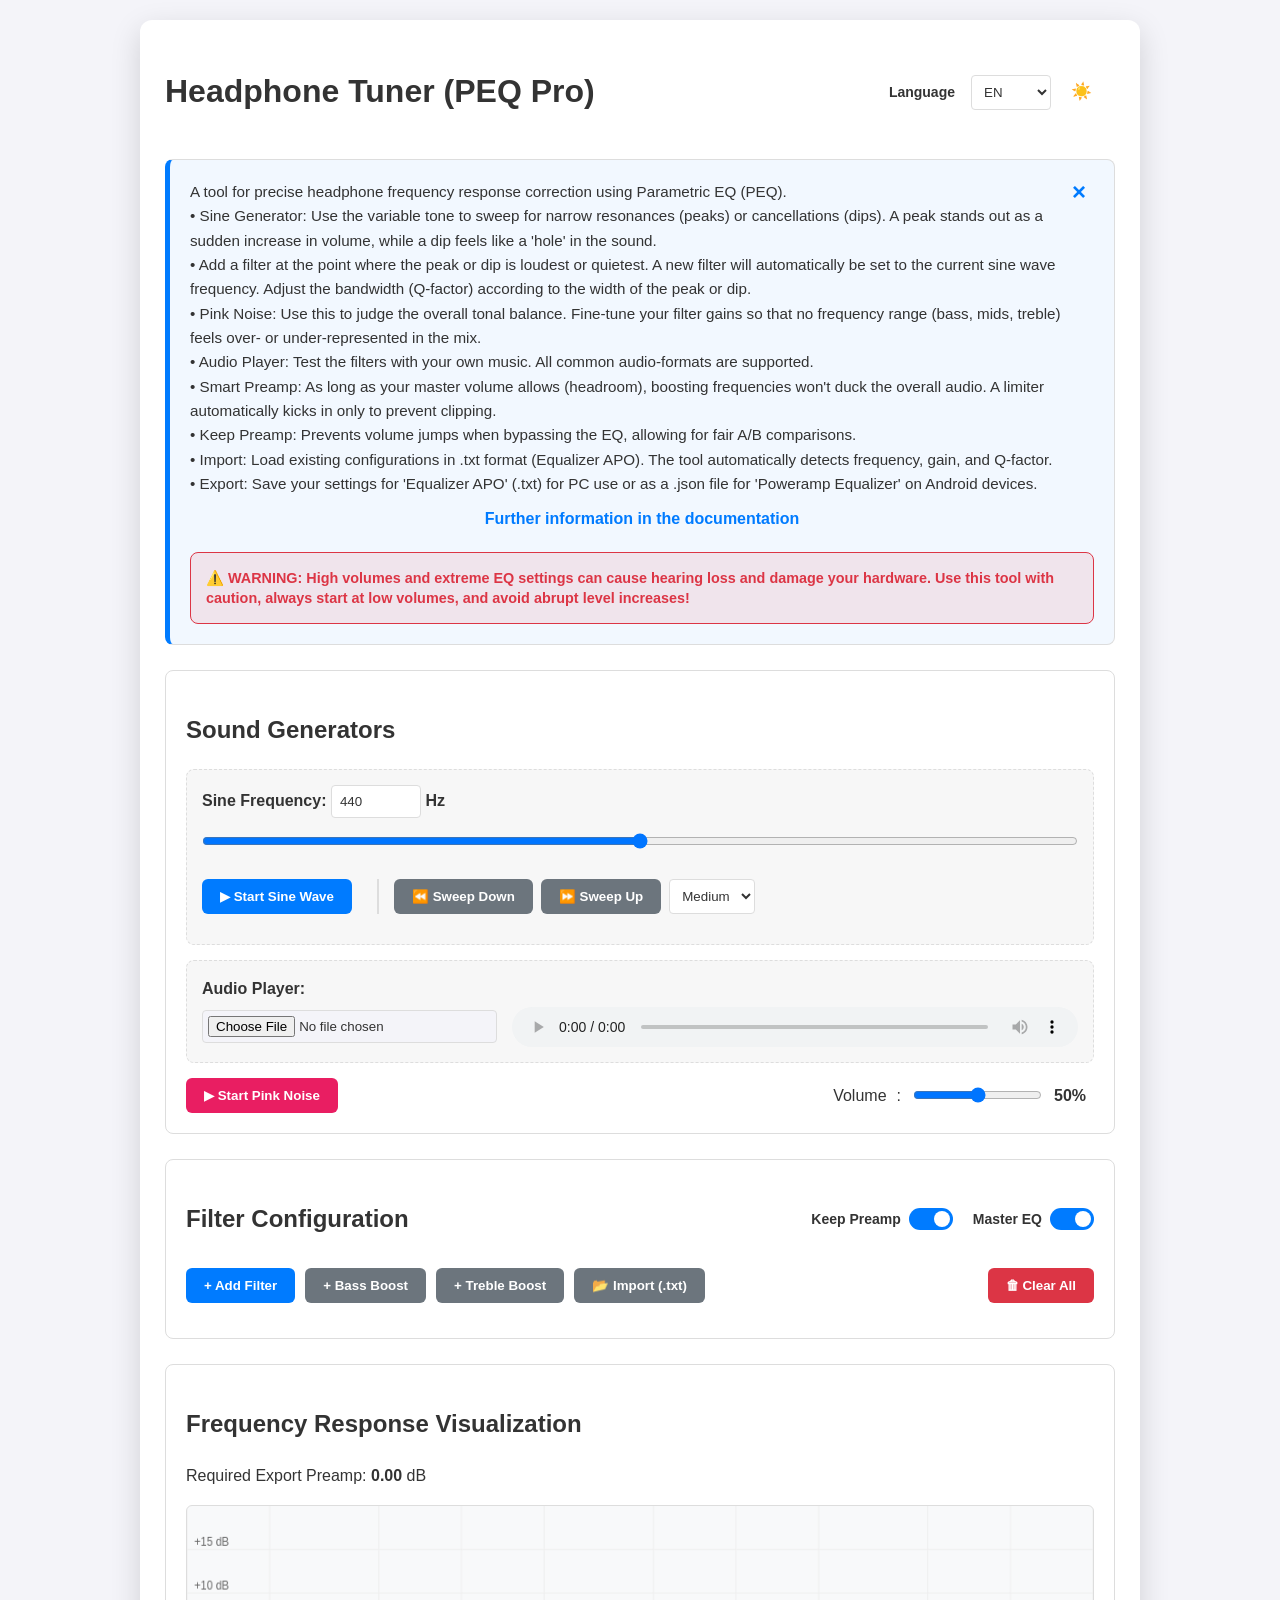
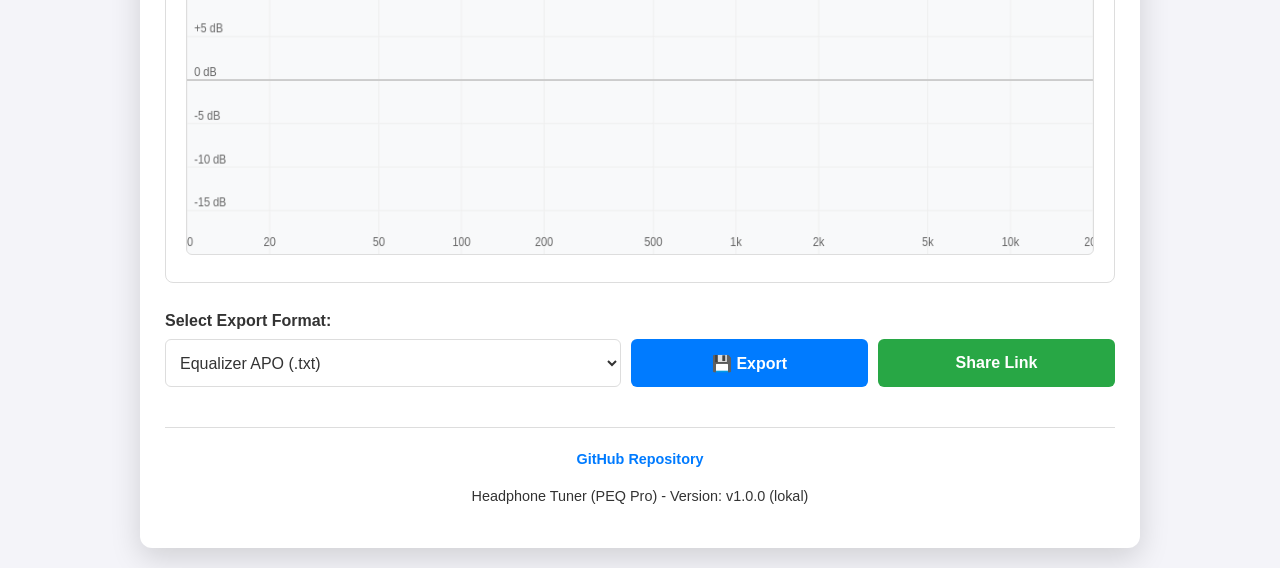
==== commit 149499e2: "-Added export function for Wavelet and the Fractal Design Scape -Redesigned the export area (export " ====
--- a/index.html
+++ b/index.html
@@ -5,9 +5,11 @@
     <meta charset="UTF-8">
     <meta name="viewport" content="width=device-width, initial-scale=1.0">
     <title>Parametric EQ Headphone Tuner (PEQ Pro)</title>
-    <link rel="stylesheet" href="style.css">
-    <script src="main.js" defer></script>
-    <script src="version.js" defer></script>
+    <link rel="stylesheet" href="style/style.css">
+    <script src="javascript/lang.js" defer></script>
+    <script src="javascript/main.js" defer></script>
+    <script src="javascript/export.js" defer></script>
+    <script src="javascript/version.js" defer></script>
 </head>
 
 <body>
@@ -103,7 +105,7 @@
                 <button id="btnNoise" class="pink" onclick="toggleNoise()" data-t="btn_start_noise"
                     >▶ Pink Noise starten</button>
                 <label style="display: flex; align-items: center; gap: 10px; margin-left: auto;">
-                    <span data-t="volume_label">Gesamtlautstärke</span>:
+                    <span>Volume</span>:
                     <input type="range" id="masterVol" min="0" max="1" step="0.01" value="0.5">
                     <span id="volLabel" style="min-width: 40px; font-weight: bold;">50%</span>
                 </label>
@@ -133,7 +135,7 @@
 
             <div class="action-bar">
                 <div style="display: flex; gap: 10px; flex-wrap: wrap;">
-                    <button onclick="addFilter()" data-t="btn_add_filter">+ Filter hinzufügen</button>
+                    <button onclick="addFilterAtSineFreq()" data-t="btn_add_filter">+ Filter hinzufügen</button>
                     <button class="secondary" onclick="addBassBoost()" data-t="btn_bass">+ Bass Boost</button>
                     <button class="secondary" onclick="addTrebleBoost()" data-t="btn_treble">+ Höhen Boost</button>
                     <button class="secondary" onclick="document.getElementById('fileInput').click()"
@@ -153,10 +155,21 @@
             <canvas id="eqGraph" width="1000" height="350"></canvas>
         </div>
 
-        <div style="display: flex; gap: 10px; flex-wrap: wrap; margin-top: 15px;">
-            <button onclick="exportAPO()" style="flex: 1; font-size: 16px; padding: 15px;" data-t="btn_export">Equalizer APO Preset exportieren</button>
-            <button class="warning" onclick="exportPoweramp()" style="flex: 1; font-size: 16px; padding: 15px;" data-t="btn_export_pa">Poweramp Preset (.json) exportieren</button>
-            <button class="success" onclick="generateShareLink()" style="flex: 1; font-size: 16px; padding: 15px;" data-t="btn_share">Link teilen</button>
+        <div style="margin-top: 15px;">
+            <label style="font-weight: bold; margin-bottom: 5px; display: block;" data-t="export_format_label">Export-Format auswählen:</label>
+            <div style="display: flex; gap: 10px; flex-wrap: wrap;">
+                <select id="exportTypeSelect" onchange="updateExportWarning()" style="flex: 2; min-height: 48px; padding: 10px; border-radius: 6px; border: 1px solid var(--border-color); background: var(--container-bg); color: var(--text-color); font-size: 16px; cursor: pointer;">
+                    <option value="apo">Equalizer APO (.txt)</option>
+                    <option value="wavelet">Wavelet (.txt)</option>
+                    <option value="poweramp">Poweramp (.json)</option>
+                    <option value="fractal">Fractal Scape (Text)</option>
+                </select>
+                <button id="exportButton" onclick="executeExport()" style="flex: 1; min-height: 48px; font-size: 16px; padding: 10px;" data-t="btn_export_action">💾 Exportieren</button>
+                <button class="success" onclick="generateShareLink()" style="flex: 1; min-height: 48px; font-size: 16px; padding: 10px;" data-t="btn_share">Link teilen</button>
+            </div>
+        </div>
+
+        <div id="exportWarningBox" style="display: none; margin-top: 12px; padding: 12px; border-radius: 6px; border: 1px solid var(--warning-color); background-color: rgba(230, 126, 34, 0.15); color: var(--text-color); font-size: 14px; line-height: 1.4;">
         </div>
 
         <div id="shareBox" class="share-box">
@@ -164,6 +177,14 @@
             <div style="display: flex; gap: 10px;">
                 <input type="text" id="shareLinkInput" readonly style="flex: 1; padding: 10px; border-radius: 6px; border: 1px solid var(--border-color); background: var(--container-bg); color: var(--text-color);">
                 <button onclick="copyShareLink()" class="success" data-t="btn_copy" style="padding: 10px 20px;">Kopieren</button>
+            </div>
+        </div>
+
+        <div id="fractalBox" class="share-box">
+            <label style="font-weight: bold; margin-bottom: 5px; display: block;" data-t="fractal_string_label">Fractal Scape String:</label>
+            <div style="display: flex; gap: 10px;">
+                <input type="text" id="fractalStringInput" readonly style="flex: 1; padding: 10px; border-radius: 6px; border: 1px solid var(--border-color); background: var(--container-bg); color: var(--text-color);">
+                <button onclick="copyFractalString()" class="success" data-t="btn_copy" style="padding: 10px 20px;">Kopieren</button>
             </div>
         </div>
 
--- a/style/style.css
+++ b/style/style.css
@@ -0,0 +1,429 @@
+:root {
+    --bg-color: #f4f4f9;
+    --container-bg: #ffffff;
+    --text-color: #333333;
+    --border-color: #dddddd;
+    --accent-color: #007bff;
+    --accent-hover: #0056b3;
+    --danger-color: #dc3545;
+    --danger-hover: #a71d2a;
+    --warning-color: #e67e22;
+    --warning-hover: #d35400;
+    --canvas-bg: #f8f9fa;
+    --pink-color: #e91e62;
+    --pink-hover: #c2185b;
+}
+
+body.dark-mode {
+    --bg-color: #121212;
+    --container-bg: #1e1e1e;
+    --text-color: #e0e0e0;
+    --border-color: #444444;
+    --accent-color: #339af0;
+    --accent-hover: #1c7ed6;
+    --canvas-bg: #2a2a2a;
+}
+
+* {
+    box-sizing: border-box;
+    transition: background-color 0.2s, color 0.2s;
+}
+
+body {
+    font-family: 'Segoe UI', Tahoma, Geneva, Verdana, sans-serif;
+    background-color: var(--bg-color);
+    color: var(--text-color);
+    margin: 0;
+    padding: 20px;
+    line-height: 1.6;
+}
+
+.container {
+    max-width: 1000px;
+    margin: auto;
+    background: var(--container-bg);
+    padding: 25px;
+    border-radius: 12px;
+    box-shadow: 0 10px 30px rgba(0, 0, 0, 0.15);
+}
+
+.top-bar {
+    display: flex;
+    justify-content: space-between;
+    align-items: center;
+    margin-bottom: 20px;
+    flex-wrap: wrap;
+    gap: 15px;
+}
+
+.settings-group {
+    display: flex;
+    gap: 20px;
+    align-items: center;
+}
+
+.toggle-item {
+    display: flex;
+    align-items: center;
+    gap: 8px;
+    font-weight: bold;
+    font-size: 14px;
+}
+
+button {
+    background-color: var(--accent-color);
+    color: white;
+    border: none;
+    padding: 10px 18px;
+    border-radius: 6px;
+    cursor: pointer;
+    font-weight: 600;
+    transition: background-color 0.2s;
+}
+
+button:hover {
+    background-color: var(--accent-hover);
+}
+
+button.danger {
+    background-color: var(--danger-color);
+}
+
+button.danger:hover {
+    background-color: var(--danger-hover);
+}
+
+button.secondary {
+    background-color: #6c757d;
+}
+
+button.secondary:hover {
+    background-color: #5a6268;
+}
+
+button.warning {
+    background-color: var(--warning-color);
+    color: white;
+}
+
+button.warning:hover {
+    background-color: var(--warning-hover);
+}
+
+button.pink {
+    background-color: var(--pink-color);
+}
+
+button.pink:hover {
+    background-color: var(--pink-hover);
+}
+
+button.success {
+    background-color: #28a745;
+    color: white;
+}
+
+button.success:hover {
+    background-color: #218838;
+}
+
+button:disabled {
+    opacity: 0.5;
+    cursor: not-allowed !important;
+    pointer-events: none;
+}
+
+.section {
+    border: 1px solid var(--border-color);
+    padding: 20px;
+    margin-bottom: 25px;
+    border-radius: 8px;
+}
+
+.full-width-slider {
+    width: 100%;
+    margin: 15px 0;
+    cursor: pointer;
+}
+
+.controls-row {
+    display: flex;
+    gap: 10px;
+    align-items: center;
+    flex-wrap: wrap;
+}
+
+.filter-row {
+    display: grid;
+    grid-template-columns: 60px 140px 1fr 1fr 1fr 110px;
+    gap: 12px;
+    align-items: end;
+    background: var(--bg-color);
+    padding: 12px;
+    border-radius: 6px;
+    margin-bottom: 10px;
+    border: 1px solid var(--border-color);
+}
+
+input[type="number"],
+select {
+    width: 100%;
+    padding: 8px;
+    border: 1px solid var(--border-color);
+    border-radius: 4px;
+    background: var(--container-bg);
+    color: var(--text-color);
+}
+
+input[type="file"] {
+    padding: 5px;
+    background: var(--bg-color);
+    color: var(--text-color);
+    border: 1px solid var(--border-color);
+    border-radius: 4px;
+    width: 100%;
+}
+
+input:disabled {
+    opacity: 0.5;
+    cursor: not-allowed;
+    background: #eee;
+}
+
+canvas {
+    width: 100%;
+    height: 350px;
+    background-color: var(--canvas-bg);
+    border-radius: 6px;
+    border: 1px solid var(--border-color);
+}
+
+.switch {
+    position: relative;
+    display: inline-block;
+    width: 44px;
+    height: 22px;
+}
+
+.switch input {
+    opacity: 0;
+    width: 0;
+    height: 0;
+}
+
+.slider {
+    position: absolute;
+    cursor: pointer;
+    top: 0;
+    left: 0;
+    right: 0;
+    bottom: 0;
+    background-color: #ccc;
+    transition: .4s;
+    border-radius: 34px;
+}
+
+.slider:before {
+    position: absolute;
+    content: "";
+    height: 16px;
+    width: 16px;
+    left: 3px;
+    bottom: 3px;
+    background-color: white;
+    transition: .4s;
+    border-radius: 50%;
+}
+
+input:checked+.slider {
+    background-color: var(--accent-color);
+}
+
+input:checked+.slider:before {
+    transform: translateX(22px);
+}
+
+.action-bar {
+    display: flex;
+    justify-content: space-between;
+    margin-bottom: 15px;
+    gap: 10px;
+    flex-wrap: wrap;
+}
+
+.mode-icon {
+    font-size: 1.2em;
+    cursor: pointer;
+    user-select: none;
+    transition: transform 0.3s ease;
+}
+
+.dark-mode .mode-icon {
+    transform: rotate(360deg);
+}
+
+.warning-box {
+    margin-top: 20px;
+    padding: 15px;
+    background-color: rgba(220, 53, 69, 0.1);
+    border: 1px solid var(--danger-color);
+    border-radius: 8px;
+    color: var(--danger-color);
+    font-weight: bold;
+    font-size: 0.9em;
+    line-height: 1.4;
+    display: flex;
+    align-items: center;
+    gap: 10px;
+}
+
+.generator-box {
+    background-color: rgba(0, 0, 0, 0.03);
+    border: 1px dashed var(--border-color);
+    border-radius: 8px;
+    padding: 15px;
+    margin-bottom: 15px;
+}
+
+.dark-mode .generator-box {
+    background-color: rgba(255, 255, 255, 0.03);
+}
+
+.dark-mode #infoSection button {
+    color: var(--accent-color) !important;
+}
+
+#infoSection button:hover {
+    transform: scale(1.2);
+    transition: transform 0.2s;
+}
+
+#showInfoBtn {
+    color: white;
+    font-weight: bold;
+    font-family: serif;
+    cursor: pointer;
+    border: none;
+    transition: transform 0.2s, background-color 0.2s;
+    box-shadow: 0 2px 5px rgba(0, 0, 0, 0.2);
+}
+
+#showInfoBtn:hover {
+    transform: scale(1.1);
+    background-color: var(--accent-hover);
+}
+
+a {
+    color: var(--accent-color);
+    text-decoration: none;
+    font-weight: bold;
+}
+
+a:hover {
+    text-decoration: underline;
+}
+
+footer {
+    text-align: center;
+    margin-top: 40px;
+    padding-top: 20px;
+    border-top: 1px solid var(--border-color);
+    font-size: 0.9em;
+}
+
+.share-box {
+    display: none;
+    background-color: rgba(40, 167, 69, 0.1);
+    border: 1px solid #28a745;
+    border-radius: 8px;
+    padding: 15px;
+    margin-top: 15px;
+}
+
+.dark-mode .share-box {
+    background-color: rgba(40, 167, 69, 0.05);
+}
+
+.modal-overlay {
+    position: fixed;
+    top: 0; left: 0; width: 100%; height: 100%;
+    background: rgba(0, 0, 0, 0.85);
+    display: none; /* Standardmäßig aus */
+    justify-content: center;
+    align-items: center;
+    z-index: 10000;
+    backdrop-filter: blur(5px);
+}
+
+.modal-content {
+    background: var(--container-bg);
+    color: var(--text-color);
+    padding: 30px;
+    margin: 80px;
+    border-radius: 12px;
+    max-width: 500px;
+    text-align: center;
+    box-shadow: 0 20px 50px rgba(0,0,0,0.5);
+    border: 1px solid var(--border-color);
+}
+
+.modal-buttons {
+    display: flex;
+    gap: 15px;
+    justify-content: center;
+    margin-top: 25px;
+}
+
+@media (max-width: 750px) {
+    .filter-row {
+        /* Auf mobilen Geräten wird das Grid in eine Spalten‑Reihenfolge gebracht */
+        display: flex;
+        flex-direction: column;          /* Elemente untereinander */
+        gap: 2px;                        /* Abstand zwischen den Zeilen */
+        align-items: stretch;            /* volle Breite nutzen */
+    }
+
+    /* --- Generator‑Box Controls für mobile Geräte --- */
+    .generator-box > .controls-row {
+        flex-direction: column;          /* Buttons untereinander */
+        align-items: stretch;            /* volle Breite nutzen */
+        gap: 8px;
+    }
+
+    /* Trennlinie entfernen (Border‑Left) */
+    .generator-box > .controls-row > div[style*="border-left"] {
+        border-left: none !important;
+        margin-left: 0 !important;
+        padding-left: 0 !important;
+    }
+
+    /* Sweep‑Buttons gleich hohe Höhe geben und zentrieren */
+    .generator-box > .controls-row button.secondary {
+        flex: 1;                         /* gleicher Anteil an Breite */
+        min-height: 40px;                /* feste Mindesthöhe */
+        display: flex;
+        align-items: center;
+        justify-content: center;
+    }
+
+    /* Sinus‑Button zentrieren, wenn Trenner entfernt ist */
+    .generator-box > .controls-row button#btnSine {
+        margin-left: auto;
+        margin-right: auto;
+        width: 100%;
+        text-align: center;
+    }
+}
+
+/* ----------------------------------------------------------
+Sichtbarkeit des Warning-Overlays bei sehr kleinen Bildschirmen
+---------------------------------------------------------- */
+@media (max-width: 416px) {
+    #warningModal {
+        display: flex !important;
+    }
+
+    #warningModalContent {
+        max-width: 90%;
+    }
+}
